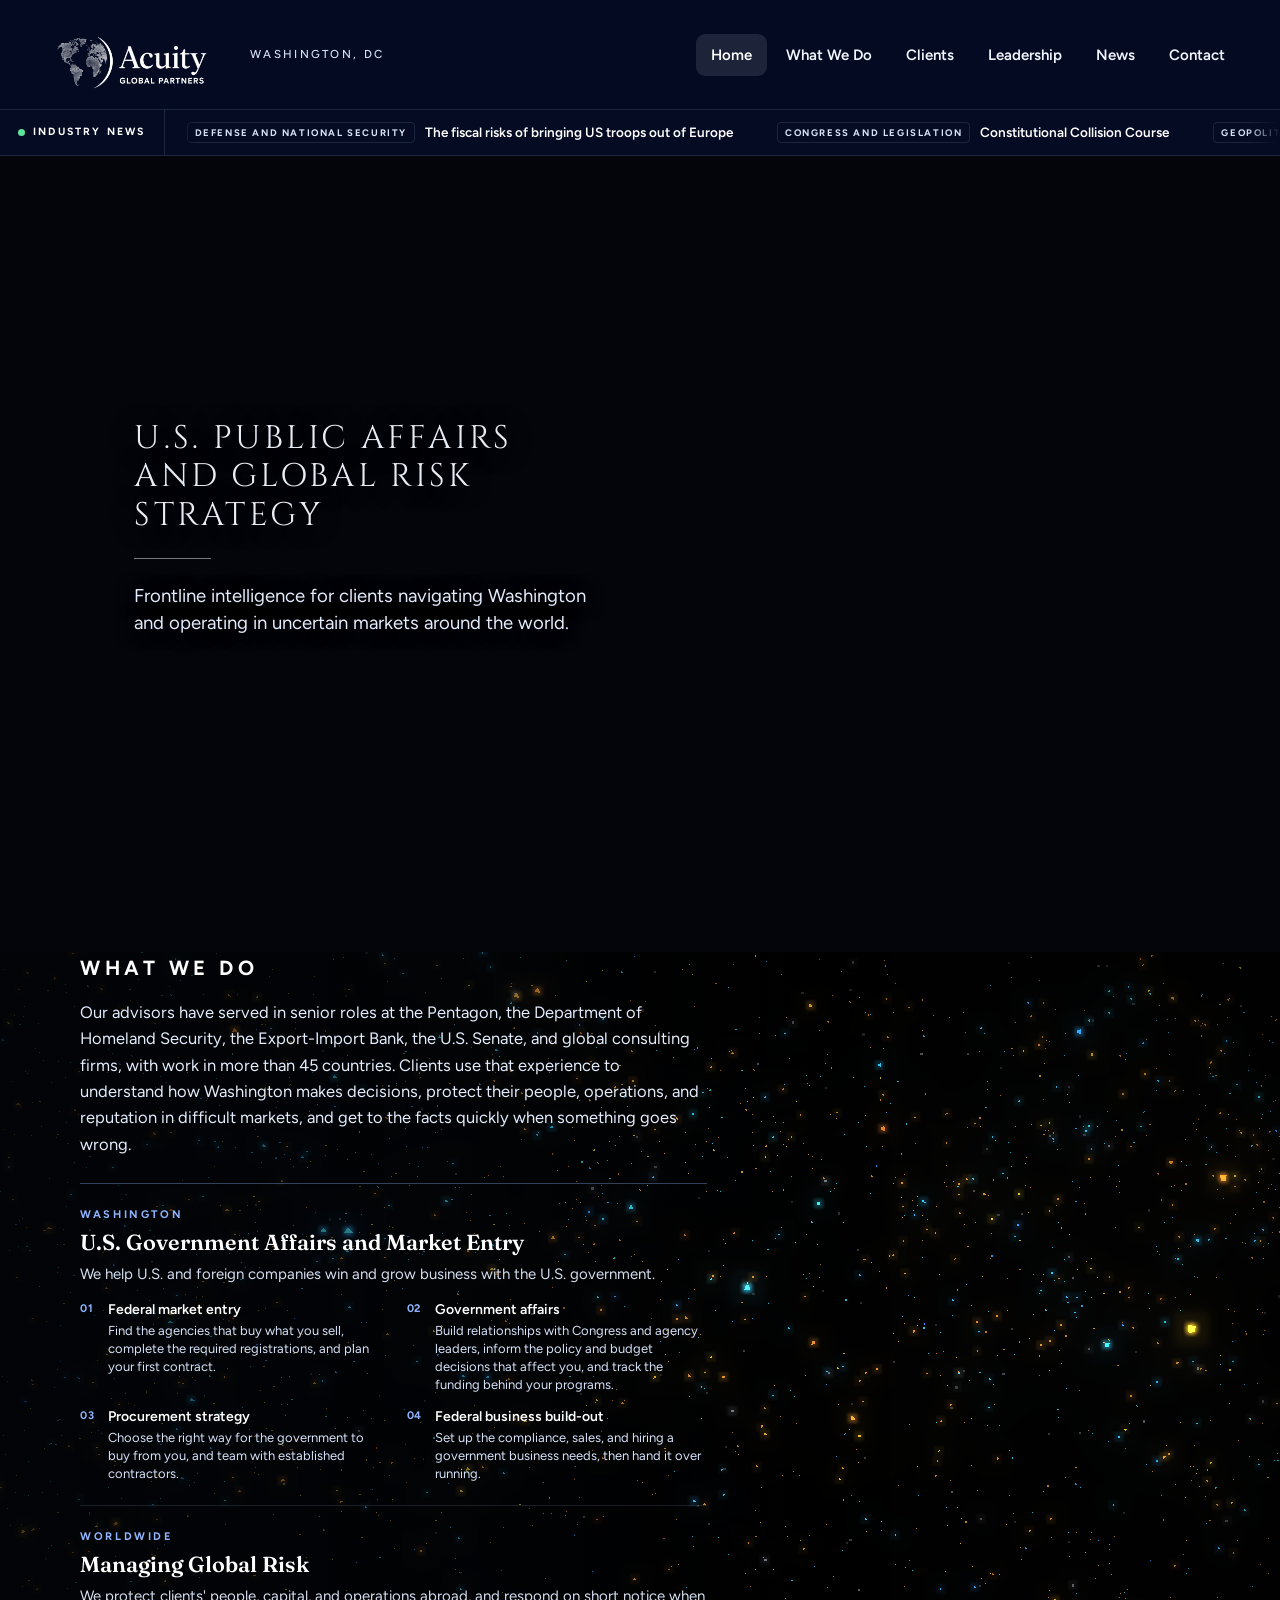
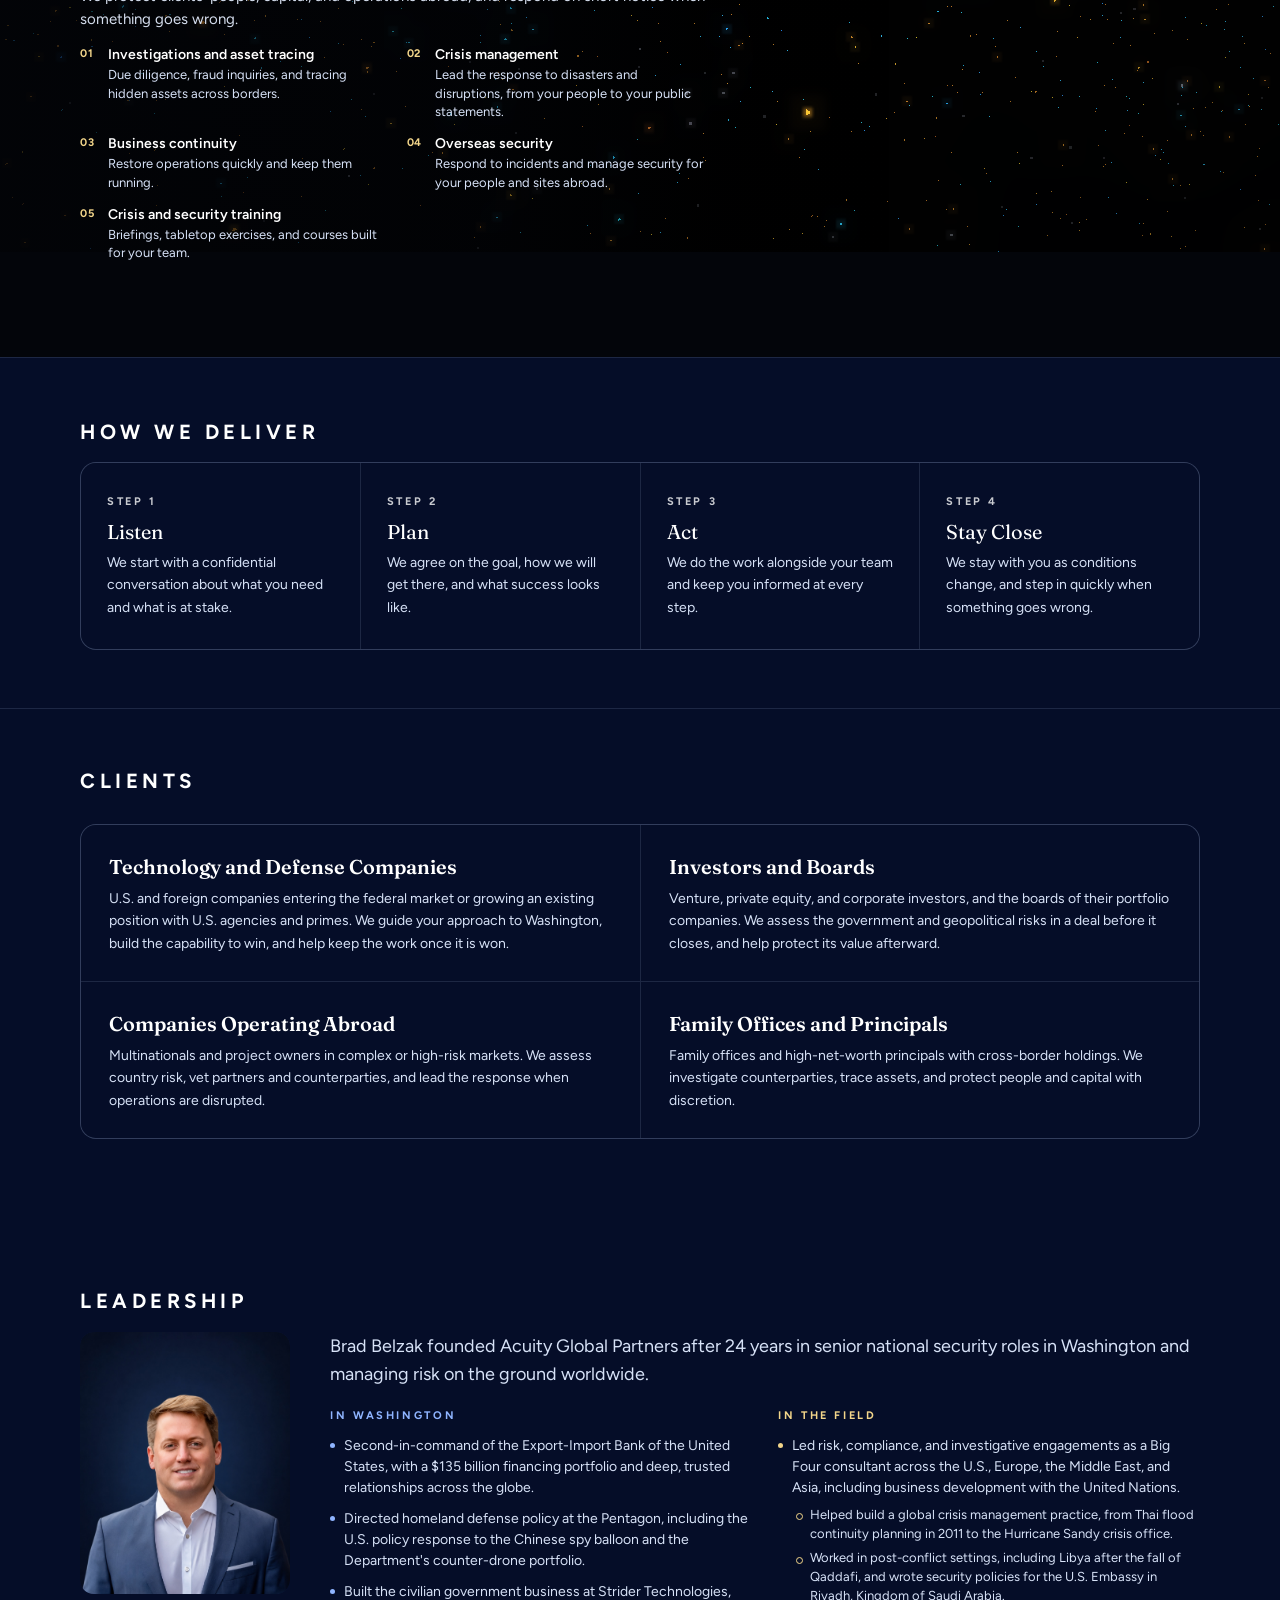
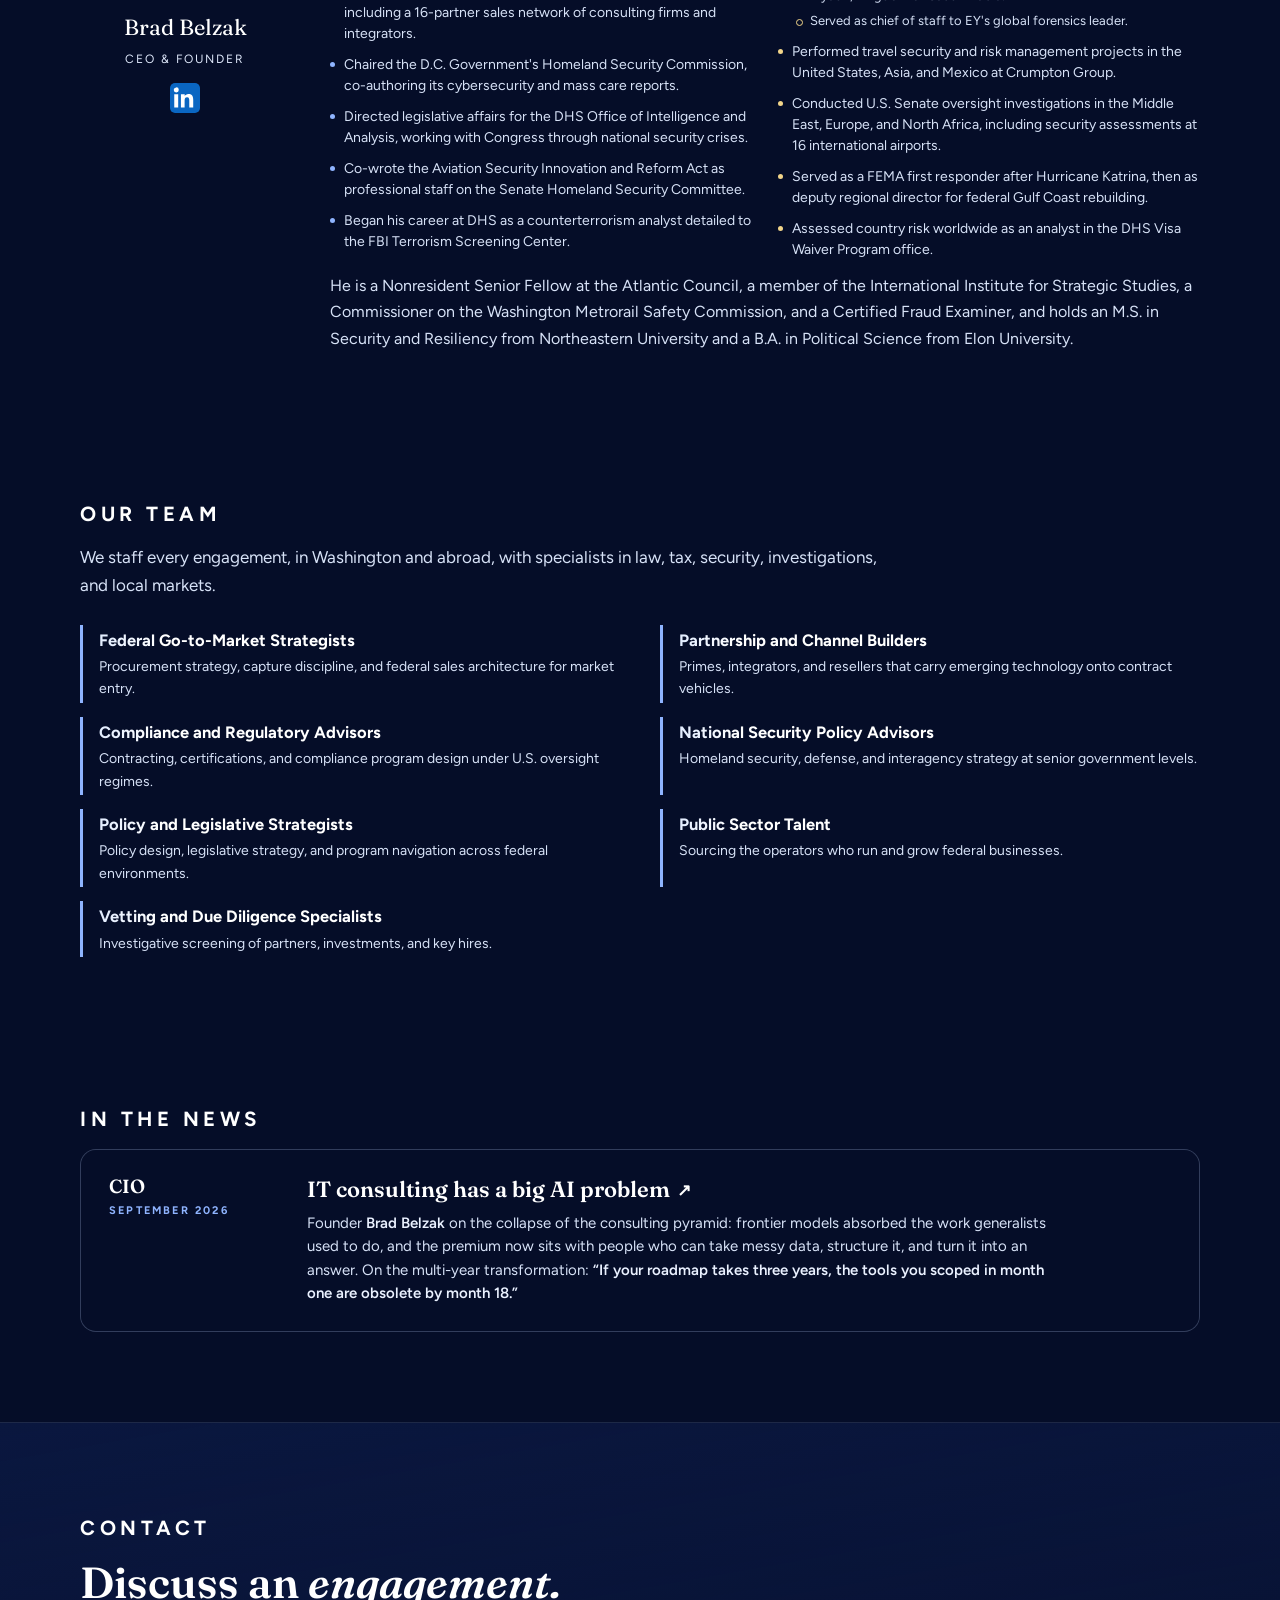
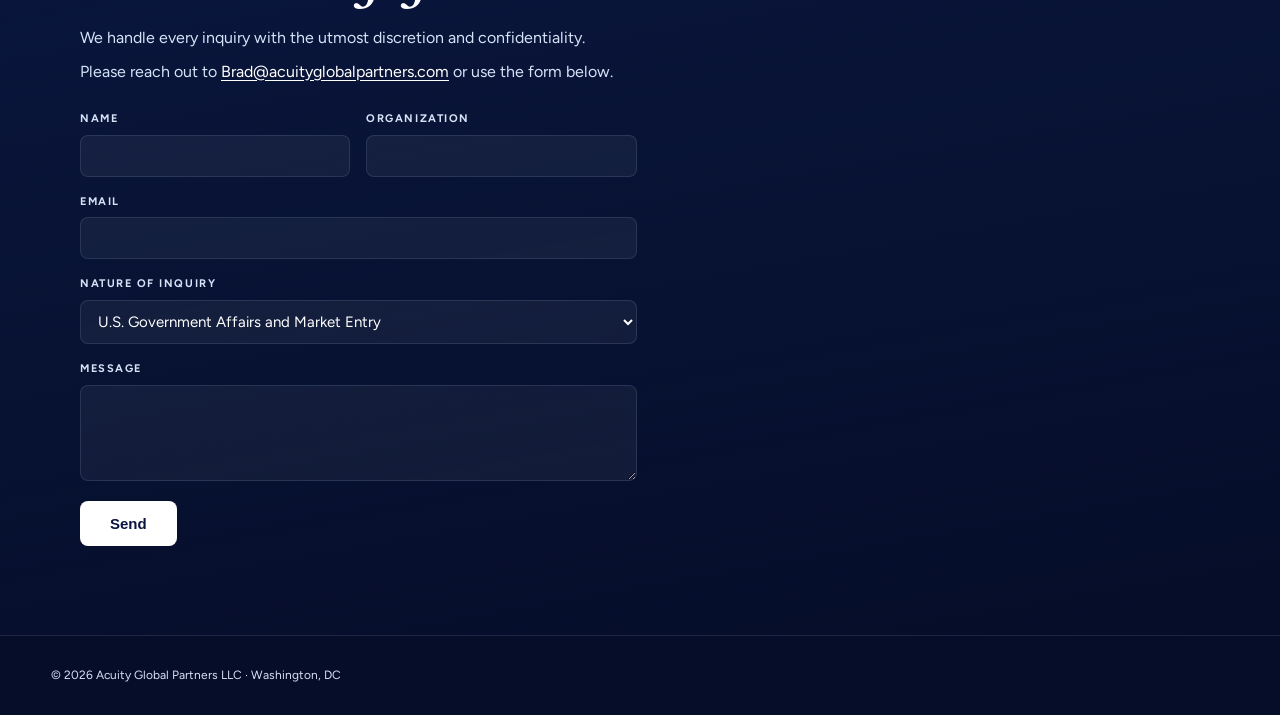
==== index.html @ 0358d84b "site: host hero video locally" ====
<!DOCTYPE html>
<html lang="en">
<head>
<meta charset="utf-8">
<meta name="viewport" content="width=device-width, initial-scale=1">
<title>Acuity Global Partners | U.S. Public Affairs and Global Risk Strategy</title>
<meta name="description" content="Acuity Global Partners helps U.S. and foreign companies win business with the U.S. government and protects that business from fraud, disruption, and geopolitical risk. Government affairs and market entry in Washington; investigations, crisis response, continuity, and security in the markets where clients operate. Led by founder Brad Belzak, Washington, DC.">
<meta name="keywords" content="government affairs, federal market entry, federal contracting, procurement strategy, global risk advisory, investigations, asset tracing, due diligence, crisis management, business continuity, overseas security, national security training, Washington DC advisory firm">
<meta name="author" content="Acuity Global Partners LLC">
<meta name="robots" content="index, follow, max-image-preview:large">
<meta name="theme-color" content="#050D28">
<link rel="canonical" href="https://acuityglobalpartners.com/">
<link rel="icon" href="data:image/svg+xml,%3Csvg xmlns='http://www.w3.org/2000/svg' viewBox='0 0 32 32'%3E%3Crect width='32' height='32' rx='6' fill='%23050D28'/%3E%3Ctext x='16' y='23' font-family='Georgia,serif' font-size='20' fill='white' text-anchor='middle'%3EA%3C/text%3E%3C/svg%3E">
<meta property="og:type" content="website">
<meta property="og:site_name" content="Acuity Global Partners LLC">
<meta property="og:title" content="Acuity Global Partners | U.S. Public Affairs and Global Risk Strategy">
<meta property="og:description" content="We help U.S. and foreign companies win business with the U.S. government and protect that business from fraud, disruption, and geopolitical risk.">
<meta property="og:url" content="https://acuityglobalpartners.com/">
<meta property="og:image" content="https://acuityglobalpartners.com/agp/assets/agp-logo-white.png">
<meta property="og:locale" content="en_US">
<meta name="twitter:card" content="summary_large_image">
<meta name="twitter:title" content="Acuity Global Partners | U.S. Public Affairs and Global Risk Strategy">
<meta name="twitter:description" content="We help U.S. and foreign companies win business with the U.S. government and protect that business from fraud, disruption, and geopolitical risk.">
<meta name="twitter:image" content="https://acuityglobalpartners.com/agp/assets/agp-logo-white.png">
<script type="application/ld+json">
{
  "@context": "https://schema.org",
  "@type": "ProfessionalService",
  "name": "Acuity Global Partners LLC",
  "alternateName": "AGP",
  "url": "https://acuityglobalpartners.com/",
  "logo": "https://acuityglobalpartners.com/agp/assets/agp-logo-white.png",
  "image": "https://acuityglobalpartners.com/agp/assets/agp-logo-white.png",
  "description": "Acuity Global Partners helps U.S. and foreign companies win business with the U.S. government and protects that business from fraud, disruption, and geopolitical risk.",
  "slogan": "U.S. Public Affairs and Global Risk Strategy",
  "email": "Brad@acuityglobalpartners.com",
  "founder": {
    "@type": "Person",
    "name": "Brad Belzak",
    "jobTitle": "Founder",
    "sameAs": "https://www.linkedin.com/in/bradbelzak/"
  },
  "address": {
    "@type": "PostalAddress",
    "addressLocality": "Washington",
    "addressRegion": "DC",
    "addressCountry": "US"
  },
  "areaServed": "Worldwide",
  "knowsAbout": [
    "U.S. government affairs",
    "Federal market entry",
    "U.S. federal contracting",
    "Investigations and asset tracing",
    "Crisis management and business continuity",
    "Security for overseas operations",
    "National security and crisis training"
  ]
}
</script>
<link rel="preconnect" href="https://fonts.googleapis.com">
<link rel="preconnect" href="https://fonts.gstatic.com" crossorigin>
<link href="https://fonts.googleapis.com/css2?family=Cinzel:wght@400&family=Fraunces:ital,opsz,wght@0,9..144,500;0,9..144,600;0,9..144,700;1,9..144,500&family=Figtree:wght@400;500;600;700&display=swap" rel="stylesheet">
<style>
:root{--bg:#050D28;--fg:#FFFFFF;--dim:#D7E2F7;--line:rgba(190,215,255,.13);--line2:rgba(255,255,255,.35);--sidebg:#040B22;--card:linear-gradient(170deg,#0A173F,transparent);--glow:rgba(255,255,255,.35)}
*{margin:0;padding:0;box-sizing:border-box}
html{scroll-behavior:smooth;overflow-x:clip}
body{font-family:'Figtree',sans-serif;background:var(--bg);color:var(--fg);line-height:1.6;overflow-x:clip}
h1,h2,h3{font-family:'Fraunces',Georgia,serif;font-weight:600;line-height:1.1}
a{color:var(--fg);text-decoration:none}

/* ===== Top navigation ===== */
.topbar{position:sticky;top:0;z-index:120;display:flex;align-items:center;justify-content:space-between;padding:12px 40px;background:rgba(4,11,34,.78);backdrop-filter:blur(12px);border-bottom:1px solid var(--line)}
.brand{display:inline-block;background:transparent;line-height:0}
.brand-logo{display:block;width:100%;max-width:184px}
.brand-group{display:flex;align-items:center;gap:26px}
.loc{font-size:11.5px;font-weight:500;letter-spacing:.2em;text-transform:uppercase;color:var(--dim);opacity:1;white-space:nowrap}
@media(max-width:700px){.brand-group{flex-direction:column;align-items:flex-start;gap:7px}.loc{padding-left:2px}}
.topbar nav{display:flex;align-items:center;gap:4px}
.topbar nav a{color:#F2F6FF;font-size:15px;font-weight:600;padding:9px 15px;border-radius:9px;transition:all .2s}
.topbar nav a:hover,.topbar nav a.active{color:#fff;background:rgba(255,255,255,.1)}
.navtoggle{display:none;background:none;border:none;cursor:pointer;padding:8px;margin:-8px}
.navtoggle span{display:block;width:25px;height:2px;background:#fff;margin:6px 0;transition:transform .25s,opacity .25s}
.navtoggle.x span:nth-child(1){transform:translateY(8px) rotate(45deg)}
.navtoggle.x span:nth-child(2){opacity:0}
.navtoggle.x span:nth-child(3){transform:translateY(-8px) rotate(-45deg)}
@media(max-width:900px){
  .topbar{padding:12px 18px}
  .navtoggle{display:block}
  .topbar nav{position:absolute;top:100%;left:0;right:0;flex-direction:column;align-items:stretch;gap:2px;background:rgba(4,11,34,.98);backdrop-filter:blur(12px);border-bottom:1px solid var(--line);padding:10px 14px 16px;display:none}
  .topbar nav.open{display:flex}
  .topbar nav a{font-size:17px;padding:13px 12px}
}

section{padding:82px 60px}
#services{padding-top:52px}
.wrap{max-width:1120px;margin:0 auto}
.label{font-size:clamp(19px,1.6vw,23px);font-weight:700;letter-spacing:.22em;text-transform:uppercase;color:var(--fg);opacity:1;margin-bottom:14px}
h2.t{font-size:clamp(30px,3.4vw,46px);margin-bottom:18px}
h2.t em,.hero h1 em{font-style:italic}
.dimp{color:var(--dim)}
.rv{opacity:0;transform:translateY(50px);transition:opacity .75s,transform .75s cubic-bezier(.16,1,.3,1)}
.rv.go{opacity:1;transform:none}
@media(max-width:900px){section{padding:56px 22px}}

.col .k,.special .k{font-size:11px;font-weight:700;letter-spacing:.24em;text-transform:uppercase;color:var(--fg);opacity:.85}
.contact{background:var(--card);border-top:1px solid var(--line)}
/* Last section: tall enough that the arrow can bring its top to the top of
   the screen instead of stalling at the page end */
#contact{min-height:calc(100svh - var(--agp-stuck,110px));box-sizing:border-box}
footer{padding:26px 60px;border-top:1px solid var(--line);color:var(--dim);font-size:12px}

/* ===== Hero (single) ===== */
.hero{position:relative;min-height:100vh;display:flex;align-items:center;justify-content:flex-start;overflow:hidden}
.hero video.bg{position:absolute;inset:0;width:100%;height:100%;object-fit:cover;filter:brightness(1.03)}
.hero .tint{position:absolute;inset:0;background:linear-gradient(95deg,rgba(4,10,32,.9) 0%,rgba(5,13,40,.62) 46%,rgba(5,13,40,.32) 100%)}
.htitle{position:relative;z-index:3;text-align:left;padding:clamp(14px,2.4vh,34px) 6.5vw;max-width:1180px}
.htitle .gpsa{font-size:clamp(15px,1.75vw,21px);font-weight:700;letter-spacing:.3em;text-transform:uppercase;color:#fff;opacity:.94;margin:0 0 clamp(16px,1.9vw,30px);text-shadow:0 2px 22px rgba(0,0,0,.6)}
.htitle h1{font-size:clamp(36px,5.1vw,70px);color:#fff;text-shadow:0 4px 30px rgba(0,0,0,.6);max-width:17ch;margin:0;line-height:1.03;letter-spacing:-.012em}
.htitle .hsub{font-size:clamp(14px,1.35vw,17.5px);color:#E4ECFB;margin:22px 0 0;max-width:560px;line-height:1.5;text-shadow:0 2px 20px rgba(0,0,0,.6)}
/* Scroll cues: two bare chevrons that float at the screen edges. Up sits
   just under the news ticker and goes to the previous section (hidden on
   the hero); down sits at the bottom and goes to the next (hidden at
   Contact). Kept dim so they guide without pulling the eye off the copy. */
/* The floating arrows are retired; the header links land each section the
   same way. The elements stay in the markup only so the landing logic
   (which shares their code) keeps running. */
.scroll-cue{display:none!important}
.scroll-cue{position:fixed;left:50%;transform:translateX(-50%);z-index:115;display:grid;place-items:center;width:56px;height:46px;color:#fff;opacity:0;filter:drop-shadow(0 2px 8px rgba(0,0,0,.7));animation:cue-in .9s ease-out .9s forwards;transition:opacity .3s,color .2s}
.scroll-cue--down{bottom:clamp(12px,2.5vh,24px)}
.scroll-cue--up{top:calc(var(--agp-stuck,110px) + 8px)}
.scroll-cue--down svg{animation:cue-bob 2.4s ease-in-out 1.8s infinite}
.scroll-cue:hover{opacity:1!important;color:#fff}
.scroll-cue--down:hover svg{animation-play-state:paused;transform:translateY(3px)}
.scroll-cue--up:hover svg{transform:translateY(-3px)}
.scroll-cue.gone{opacity:0!important;pointer-events:none}
@keyframes cue-in{to{opacity:.85}}
@keyframes cue-bob{0%,100%{transform:translateY(0)}50%{transform:translateY(6px)}}
@media(prefers-reduced-motion:reduce){.scroll-cue{animation:none;opacity:.85}.scroll-cue--down svg{animation:none}}
/* Arrow stops: clear the sticky chrome, and give each stop enough height that
   landing on it shows the block rather than just its heading. */
#federal,#build,#global{scroll-margin-top:calc(var(--agp-stuck,110px) + 14px)}
/* full sections carry 82px of top padding, so pull the anchor up by it and the
   heading lands just under the header instead of a screen of empty space */
#services,#deliver,#who,#about,#team,#press,#contact{scroll-margin-top:calc(var(--agp-stuck,110px) + 14px - 82px)}
@media(max-width:900px){#services,#deliver,#who,#about,#team,#press,#contact{scroll-margin-top:calc(var(--agp-stuck,110px) + 10px - 56px)}}
#build{padding-bottom:8px}

@media(max-width:900px){.deliver{min-height:0}}
@media(max-width:700px){.hero{min-height:88svh}.htitle{padding:20px 22px}.htitle .gpsa{margin:0 0 20px}.htitle h1{font-size:clamp(34px,9.2vw,50px);max-width:none}}

.svcbody{color:var(--dim);font-size:14.5px}
.ledex{color:var(--dim);max-width:760px;font-size:16.5px;margin-top:10px}

/* ===== Who We Serve / Clients ===== */
.serve{display:grid;grid-template-columns:repeat(2,1fr);gap:1px;margin-top:26px;background:var(--line);border:1px solid var(--line);border-radius:16px;overflow:hidden}
.serve div{background:var(--bg);padding:26px 28px}
.serve b{display:block;font-family:'Fraunces',Georgia,serif;font-weight:600;font-size:20px;margin-bottom:5px;color:var(--fg)}
.serve p{color:var(--dim);font-size:14px;margin:0}
@media(max-width:900px){.serve{grid-template-columns:1fr}}

/* ===== Leadership ===== */
.wa-lead{color:var(--dim);font-size:18px;line-height:1.6;max-width:880px}
.wa-narr{color:var(--dim);font-size:16px;line-height:1.65;max-width:880px;margin-top:13px}
.wa-narr b{color:var(--fg);font-weight:600}
.wa-top{display:grid;grid-template-columns:210px 1fr;gap:40px;align-items:start;margin-top:8px}
.portrait{max-width:210px;text-align:center}
.phimg{width:100%;aspect-ratio:4/5;object-fit:cover;object-position:center 18%;border-radius:14px;background:#0A173F;display:block}
.pname{font-family:'Fraunces',Georgia,serif;font-size:22px;color:#fff;margin-top:16px;text-align:center}
.ptitle{font-size:12px;letter-spacing:.16em;text-transform:uppercase;color:#DEE7FA;margin-top:5px;text-align:center}
.li-icon{display:inline-flex;margin-top:14px;border-radius:4px;overflow:hidden;transition:opacity .2s}
.li-icon:hover{opacity:.85}
@media(max-width:900px){.wa-top{grid-template-columns:1fr}.portrait{max-width:210px;margin:0 auto}}

/* ===== Expertise ===== */
.x-sec{position:relative;overflow:hidden;background:#03050a;min-height:100svh;display:flex;align-items:center;padding:72px 0}
.x-bg{position:absolute;inset:0;z-index:0}
.x-sticky{position:sticky;top:0;height:100svh;overflow:hidden}
.x-globe{position:absolute;inset:0;z-index:0}
.x-globe canvas{position:absolute;inset:0;display:block}
.x-tint{position:absolute;inset:0;z-index:1;pointer-events:none;background:linear-gradient(90deg,rgba(3,5,10,.7) 0%,rgba(3,5,10,.45) 38%,rgba(3,5,10,.05) 56%,rgba(3,5,10,0) 70%)}
.x-sec>.x-wrap{position:relative;z-index:2;width:100%}
.x-wrap .label,.x-wrap .x-lede,.x-wrap .vx-lede{max-width:min(600px,52%)}
.x-wrap .vx{max-width:min(600px,52%);background:rgba(8,19,56,.78);backdrop-filter:blur(6px);-webkit-backdrop-filter:blur(6px)}
.x-wrap .vx-halves{grid-template-columns:1fr}
.x-wrap .vx-half.l{border-right:0;border-bottom:1px solid var(--line);padding-right:26px;padding-bottom:118px;min-height:0}
.x-wrap .vx-half.r{padding-left:26px;padding-top:118px}
.x-wrap .vx-plate.l{right:0;bottom:50%}.x-wrap .vx-plate.r{left:0;top:50%}
.x-wrap .vx.in .vx-plate.l{transform:translateY(-101%)}.x-wrap .vx.in .vx-plate.r{transform:translateY(101%)}
.x-wrap .vx-seam{left:0;right:0;top:50%;bottom:auto;height:1px;width:auto;transform:scaleX(0);background:linear-gradient(90deg,transparent,rgba(255,255,255,.6),transparent)}
.x-wrap .vx.in .vx-seam{transform:scaleX(1)}
@media(max-width:760px){.x-sec>.x-wrap{box-sizing:border-box;padding-left:22px;padding-right:22px}}
@media(max-width:900px){.x-wrap .label,.x-wrap .x-lede,.x-wrap .vx-lede,.x-wrap .vx{max-width:none}.x-tint{background:linear-gradient(0deg,rgba(3,5,10,.85) 0%,rgba(3,5,10,.6) 50%,rgba(3,5,10,.2) 100%)}.x-sec{padding:48px 0}}
.x-lede{max-width:760px;margin:0 0 10px!important;color:var(--fg)}


.svc-detail{border-top:1px solid var(--line);margin-top:36px;padding-top:34px}
.svc-detail:first-of-type{border-top:0;margin-top:10px;padding-top:0}
.svc-detail .k{font-size:11px;font-weight:700;letter-spacing:.24em;text-transform:uppercase;color:var(--fg);opacity:.85;margin-bottom:8px}
.svc-detail h3{font-size:clamp(24px,2.6vw,38px);margin-bottom:10px}
.svc-detail .one{color:var(--fg);opacity:1;font-size:17.5px;max-width:840px;font-family:'Fraunces',Georgia,serif;font-style:italic}
.svc-grid{display:grid;grid-template-columns:1fr 1fr;gap:44px;margin-top:28px}
.svc-grid>div:first-child{order:2}.svc-grid>div:nth-child(2){order:1}
.svc-detail h4{font-family:'Figtree',sans-serif;font-size:12px;font-weight:700;letter-spacing:.2em;text-transform:uppercase;color:var(--fg);opacity:.82;margin:24px 0 12px}
.svc-detail h4:first-child{margin-top:0}
.sit blockquote{font-family:'Fraunces',Georgia,serif;font-style:italic;font-size:14.5px;line-height:1.5;color:var(--fg);opacity:1;padding:7px 0 7px 15px;border-left:2px solid var(--line2);margin:0 0 9px}
.svc-detail .body{color:var(--dim);font-size:14.5px}
@media(max-width:900px){.svc-grid{grid-template-columns:1fr}}

/* ===== How We Deliver (compact) ===== */
.deliver{padding:54px 60px;border-block:1px solid var(--line)}
.dphases{display:grid;grid-template-columns:repeat(4,1fr);gap:1px;margin-top:14px;background:var(--line);border:1px solid var(--line);border-radius:16px;overflow:hidden}
.dstep{background:var(--bg);padding:30px 26px}
.dstep .dnum{font-size:11px;font-weight:700;letter-spacing:.24em;text-transform:uppercase;color:var(--fg);opacity:.78}
.dstep .dname{font-family:'Fraunces',Georgia,serif;font-size:20px;color:var(--fg);margin:9px 0 9px;line-height:1.15}
.dstep .dliner{color:var(--dim);font-size:14px;margin:0}
@media(max-width:900px){.deliver{padding:56px 22px}.dphases{grid-template-columns:1fr}}

/* ===== Contact ===== */
.mail-icon{display:inline-flex;color:#fff;transition:color .2s}
.mail-icon:hover{color:#9FB2D8}
.mail-text{font-family:'Fraunces',Georgia,serif;font-size:19px;color:#fff;border-bottom:1px solid var(--line2);padding-bottom:2px;transition:border-color .2s,opacity .2s}
.mail-text:hover{border-color:#fff;opacity:.9}
/* Contact: copy and form left, the materials photo right. The photo's own
   background matches --bg so it sits flush, no border. */
.contact .wrap{display:grid;grid-template-columns:minmax(0,1fr) minmax(0,.92fr);gap:clamp(26px,4vw,58px);align-items:center}
.contact-col,.contact-shot{min-width:0}
.contact-shot img{display:block;width:100%;height:auto;border-radius:14px;mix-blend-mode:lighten}
@media(max-width:900px){.contact .wrap{grid-template-columns:1fr;gap:30px}}
}

/* ===== Modal ===== */
.modal{position:fixed;inset:0;z-index:300;display:none}
.modal.open{display:block}
.modal-backdrop{position:absolute;inset:0;background:rgba(3,8,26,.72);backdrop-filter:blur(5px)}
.modal-card{position:absolute;top:50%;left:50%;transform:translate(-50%,-50%);width:min(580px,92vw);max-height:92vh;overflow:auto;background:#0A173F;border:1px solid var(--line);border-radius:16px;padding:42px 44px}
.modal-x{position:absolute;top:14px;right:18px;background:none;border:none;color:var(--dim);font-size:28px;cursor:pointer;line-height:1}
.modal-x:hover{color:#fff}
.modal-h{font-family:'Fraunces',Georgia,serif;font-size:30px;color:#fff;margin:6px 0 8px}
.modal-sub{color:var(--dim);font-size:14px;margin-bottom:24px;max-width:440px}
#contactForm label{display:block;font-size:11px;font-weight:700;letter-spacing:.14em;text-transform:uppercase;color:var(--dim);margin-bottom:16px}
#contactForm input,#contactForm select,#contactForm textarea{display:block;width:100%;margin-top:7px;background:rgba(255,255,255,.05);border:1px solid var(--line);border-radius:8px;padding:11px 13px;color:#fff;font-family:'Figtree',sans-serif;font-size:15px;text-transform:none;letter-spacing:0}
#contactForm input:focus,#contactForm select:focus,#contactForm textarea:focus{outline:none;border-color:rgba(255,255,255,.55)}
#contactForm select option{color:#0A1440}
.f-row{display:grid;grid-template-columns:1fr 1fr;gap:16px}
.modal-send{background:#fff;color:#0A1440;border:none;border-radius:8px;padding:14px 30px;font-weight:700;font-size:15px;cursor:pointer;margin-top:4px;transition:opacity .2s}
.modal-send:hover{opacity:.9}
.modal-note{font-size:12px;color:var(--dim);margin-top:14px}
@media(max-width:600px){.f-row{grid-template-columns:1fr}.modal-card{padding:28px 22px}}

/* ===== Expertise: 1-2-3 steps, sub-section, What We Build ===== */
.steps{display:grid;gap:8px;margin:16px 0 4px}
.step{display:grid;grid-template-columns:34px 1fr;column-gap:12px;align-items:start;background:rgba(255,255,255,.035);border:1px solid var(--line);border-radius:10px;padding:13px 16px 13px 14px}
.step .sn{font-family:'Fraunces',Georgia,serif;font-size:24px;font-weight:600;color:#8FB4FF;line-height:1;grid-row:1/3;padding-top:1px}
.step b{display:block;font-size:14.5px;color:var(--fg);margin-bottom:3px}
.step span{display:block;font-size:13px;line-height:1.5;color:var(--dim)}
.build{margin-top:38px;padding-top:32px;border-top:1px solid var(--line)}
.build .label{margin-bottom:6px}
.build .ledex{margin:0 0 18px;font-size:15.5px}
.bgrid{display:grid;grid-template-columns:repeat(3,1fr);gap:1px;margin-top:18px;background:var(--line);border:1px solid var(--line);border-radius:16px;overflow:hidden}
.bcell{background:var(--bg);padding:18px 18px;display:grid;grid-template-columns:34px 1fr;gap:11px;align-items:start}
.bcell .bn{font-family:'Fraunces',Georgia,serif;font-size:20px;font-weight:600;color:#8FB4FF;line-height:1.1}
.bcell b{display:block;font-family:'Fraunces',Georgia,serif;font-weight:600;font-size:17px;color:var(--fg);margin-bottom:5px;line-height:1.15}
.bcell p{color:var(--dim);font-size:13.5px;line-height:1.45;margin:0}
.bcell--wide{grid-column:1 / -1}
@media(max-width:1000px){.bgrid{grid-template-columns:repeat(2,1fr)}}
@media(max-width:640px){.bgrid{grid-template-columns:1fr}}
/* ===== What We Build: the layered build loop ===== */
/* The clip sits in its own box on the left, cropped to 4:3 from the left edge
   so the building fills the frame; the captions stand beside it in their own
   column, starting at the top, so the number and heading are readable without
   the video filling the screen. */
.wb{position:relative;display:block}
.wbl{max-width:600px;margin:0 auto;text-align:center}
.wb video{display:block;width:100%;aspect-ratio:16/9;object-fit:cover;object-position:center center;border-radius:16px;border:1px solid var(--line);background:#000;transform:translateZ(0);backface-visibility:hidden}
.wbcaps{position:relative;display:grid;align-content:start;align-items:start;padding:2px 0 0;pointer-events:none;min-height:0}
.wbcap{grid-area:1 / 1;align-self:start;opacity:0;transform:translateY(10px);transition:opacity .5s ease,transform .6s cubic-bezier(.16,1,.3,1)}
.wbcap.on{opacity:1;transform:none}
.wbcap .n{font-family:'Fraunces',Georgia,serif;font-size:clamp(30px,3.6vw,48px);font-weight:600;color:#8FB4FF;line-height:1;letter-spacing:-.02em;margin:0}
.wbcap .n.all{color:#5BE49B}
.wbcap h4{font-family:'Fraunces',Georgia,serif;font-size:clamp(19px,2.1vw,26px);font-weight:600;line-height:1.1;margin:8px 0 6px;color:#fff}
.wbcap>p{color:#EAF1FF;font-size:clamp(14px,1.25vw,15.5px);line-height:1.5;max-width:38ch;margin:0}
.wbcap ul{list-style:none;margin:10px 0 0;padding:0;display:grid;gap:6px}
.wbcap li{position:relative;padding-left:13px;font-size:clamp(12.5px,1.05vw,14px);line-height:1.45;color:#D7E2F7}
.wbcap li::before{content:"";position:absolute;left:0;top:.55em;width:5px;height:5px;border-radius:50%;background:#8FB4FF}
.wbcap li b{color:#fff;font-weight:600}
/* Replay: a quiet outlined control under the captions. */
.wbreplay{display:inline-flex;margin:12px auto 0;pointer-events:auto;display:inline-flex;align-items:center;gap:8px;font:inherit;font-size:11.5px;font-weight:700;letter-spacing:.18em;text-transform:uppercase;color:#EAF1FF;background:rgba(255,255,255,.03);border:1px solid rgba(255,255,255,.32);border-radius:999px;padding:9px 16px 9px 13px;cursor:pointer;transition:border-color .25s,background .25s,color .25s}
.wbreplay svg{width:14px;height:14px;transition:transform .6s cubic-bezier(.2,.8,.2,1)}
.wbreplay:hover{border-color:#fff;background:rgba(255,255,255,.08)}
.wbreplay:hover svg{transform:rotate(-360deg)}
.wbreplay:focus-visible{outline:2px solid #8FB4FF;outline-offset:3px}
.build.finished .wbreplay{border-color:rgba(91,228,155,.6);color:#B9FFDD}
.build.finished .wbreplay:hover{border-color:#5BE49B}
.wbcap .s{display:block;margin-top:8px;font-size:11px;letter-spacing:.2em;text-transform:uppercase;color:#8FB4FF}
.wbtrack{display:none!important;position:relative;height:32px;margin-top:14px;cursor:ew-resize;touch-action:none;overflow:hidden}
.wbrail{margin-top:18px}
.wbtrack .bar{position:absolute;left:0;right:0;top:14px;height:3px;border-radius:2px;background:var(--line)}
.wbtrack .fill{position:absolute;left:0;top:14px;height:3px;border-radius:2px;background:#8FB4FF;width:0;transition:background .4s}
.wbtrack.done .fill{background:#5BE49B}
.wbtrack .mk{position:absolute;top:8px;width:15px;height:15px;margin-left:-7.5px;border-radius:50%;border:2px solid rgba(255,255,255,.34);background:var(--bg);transition:border-color .3s,background .3s,transform .2s}
.wbtrack .mk.on{border-color:#8FB4FF;background:#8FB4FF;transform:scale(1.15)}
.wbtrack .mk.done{border-color:#5BE49B;background:#5BE49B}
.wbtrack .head{position:absolute;top:6px;width:19px;height:19px;margin-left:-9.5px;border-radius:50%;background:#fff;border:3px solid #8FB4FF;box-shadow:0 4px 14px rgba(0,0,0,.55);pointer-events:none;transition:border-color .4s}
.wbtrack.done .head{border-color:#5BE49B}
.wbrail{display:grid;grid-template-columns:repeat(6,1fr);gap:6px;margin-top:6px}
.wbrail button{font:inherit;text-align:left;background:none;cursor:pointer;border:0;border-top:2px solid var(--line);padding:7px 4px 4px 0;font-size:10.5px;letter-spacing:.08em;text-transform:uppercase;color:var(--dim);transition:border-color .35s,color .35s}
.wbrail button b{display:block;font-size:11.5px;color:var(--dim);letter-spacing:.04em;text-transform:none;font-weight:600;transition:color .35s}
.wbrail button:hover{color:#fff}.wbrail button:hover b{color:#fff}
.wbrail button.on{border-top-color:#8FB4FF}.wbrail button.on b{color:#fff}
.wbrail button.done{border-top-color:#5BE49B}
.wbrail button.pinned{border-top-color:#fff}.wbrail button.pinned b{color:#fff}
.wbhint{margin:12px 0 0;font-size:12.5px;color:var(--dim)}
.wbnote{margin:16px 0 0;font-size:14px;line-height:1.5;color:var(--dim);text-align:center}
.wbnote b{color:#fff;font-weight:600}
/* Green is the finish line, not a progress colour. Until the building turns
   green in the footage everything on the page stays blue; at that moment the
   number, the heading, the track and the phase rail all cross over together,
   on the same 1.1s ramp the clip uses. */
.wbcap .n.all{color:#8FB4FF;transition:color 1.1s ease}
.build.finished .wbcap .n.all{color:#5BE49B}
.wbcap h4{transition:color 1.1s ease}
.build.finished .wbcap.on h4{color:#5BE49B}
.wbtrack .fill,.wbtrack .head{transition:background 1.1s ease,border-color 1.1s ease}
.wbrail button,.wbrail button b{transition:border-color 1.1s ease,color .35s}
/* The six phases sit under the clip as a static list, always visible. */
.build.novideo .wb{display:none}
@media(prefers-reduced-motion:reduce){ .wb{display:none} }
@media(max-width:760px){
  /* Phone: the clip on top, kept short enough that the caption starts on the
     same screen; the captions under it at full reading size. */
  .wb video{border-radius:12px}
  .wbcaps{position:static;width:auto;min-width:0;padding:14px 0 0;display:block;min-height:330px}
  .wbcap{display:none;transform:none;grid-template-columns:auto 1fr;column-gap:12px;align-items:baseline}
  .wbcap.on{display:grid}
  .wbcap .n{font-size:34px;grid-column:1;grid-row:1}
  .wbcap h4{font-size:21px;margin:0;grid-column:2;grid-row:1}
  .wbcap>p:not(.n),.wbcap ul,.wbcap .s{grid-column:1 / -1}
  .wbcap>p{font-size:15.5px;line-height:1.5;max-width:none;color:#F2F7FF;margin-top:6px}
  .wbcap ul{gap:7px;margin-top:10px}
  .wbcap li{font-size:14.5px;line-height:1.45;padding-left:16px;color:#E4EDFF}
  .wbcap li::before{width:6px;height:6px;top:.6em}
  .wbcap .s{font-size:12px;margin-top:12px}
  .wbreplay{margin-top:16px;font-size:12px}
  .wbrail{grid-template-columns:1fr 1fr;gap:8px}
  .wbrail button{font-size:11px}
  .wbrail button b{font-size:13px}
  .wbhint{font-size:13.5px}
  .wbnote{font-size:15px}
  .wbtrack{height:40px}
  .wbtrack .mk{width:18px;height:18px;margin-left:-9px;top:7px}
  .wbtrack .head{width:22px;height:22px;margin-left:-11px;top:5px}
}

/* ===== Expertise: two verticals on a parting plate, Your Business on the seam ===== */
.vx-lede{margin:6px 0 20px!important}
.vx-lede b{color:#fff;font-weight:600}
.vx{position:relative;border-radius:14px;overflow:hidden;border:1px solid var(--line);background:#081338}
.vx-halves{display:grid;grid-template-columns:1fr 1fr}
.vx-half{padding:26px 26px 24px;position:relative}
.vx-half.l{border-right:1px solid var(--line);padding-right:150px;min-height:300px}
.vx-half.r{padding-left:150px}
.vx-half>*{opacity:0;transform:translateY(6px);transition:opacity .5s ease,transform .5s ease}
.vx.in .vx-half>*{opacity:1;transform:none}
.vx.in .vx-half.l>*{transition-delay:.55s}
.vx.in .vx-half.r>*{transition-delay:.75s}
.vx-half .k{font-size:11px;font-weight:700;letter-spacing:.24em;text-transform:uppercase;color:#8FB4FF;margin-bottom:8px}
.vx-half.r .k{color:#8FB4FF}
.vx-half h3{font-size:clamp(20px,2.2vw,27px);line-height:1.12;margin:0 0 8px}
.vx-p{color:#EAF1FF;font-size:15.5px;line-height:1.5}
.vx-h{font-size:10.5px;font-weight:700;letter-spacing:.2em;text-transform:uppercase;color:#8E9FC4;margin:14px 0 6px}
.vx-l{list-style:none;margin:0;padding:0;display:grid;gap:6px}
.vx-l li{position:relative;padding-left:15px;font-size:14px;line-height:1.45;color:var(--dim)}
.vx-l li b{color:var(--fg);font-weight:600}
.vx-svc{margin-top:4px}
.vx-svc li{font-size:13.5px;line-height:1.5}
.vx-l li::before{content:"";position:absolute;left:0;top:.56em;width:5px;height:5px;border-radius:50%;background:#8FB4FF}
.vx-half.r .vx-l li::before{background:#8FB4FF}
.vx-close{margin-top:12px;font-size:14px;color:#fff;font-weight:600}
.vx-plate{position:absolute;inset:0;background:linear-gradient(180deg,#0B1A48,#071235);z-index:3;transition:transform 1.4s cubic-bezier(.7,0,.2,1)}
.vx-plate.l{right:50%}.vx-plate.r{left:50%}
.vx.in .vx-plate.l{transform:translateX(-101%)}.vx.in .vx-plate.r{transform:translateX(101%)}
.vx-seam{position:absolute;left:50%;top:0;bottom:0;width:1px;background:linear-gradient(180deg,transparent,rgba(255,255,255,.6),transparent);z-index:4;transform:scaleY(0);transition:transform .45s ease}
.vx.in .vx-seam{transform:scaleY(1)}
.vx-hub{position:absolute;left:50%;top:50%;transform:translate(-50%,-50%);z-index:6;text-align:center;width:210px}
.vx-stack{width:120px;height:120px;margin:0 auto 10px;display:block;overflow:visible;filter:drop-shadow(0 10px 22px rgba(0,0,0,.6));transition:filter 1.1s ease 7.0s}
.vx.in .vx-stack{filter:drop-shadow(0 10px 22px rgba(0,0,0,.6)) drop-shadow(0 0 18px rgba(143,180,255,.55))}
.vx-name{font-family:'Fraunces',Georgia,serif;font-size:16px;font-weight:600;line-height:1.1;white-space:nowrap;background:var(--bg);display:inline-block;padding:7px 13px;border-radius:99px;border:1px solid rgba(255,255,255,.3);opacity:0;transform:translateY(4px);transition:opacity .6s ease 6.75s,transform .6s ease 6.75s,border-color .8s ease 7.0s,color .8s ease 7.0s}
.vx-name small{display:block;font-family:'Figtree',sans-serif;font-size:9.5px;letter-spacing:.16em;text-transform:uppercase;color:#8FB4FF;font-weight:700;margin-top:2px;white-space:nowrap;transition:color .8s ease 7.0s}
.vx.in .vx-name{opacity:1;transform:none;border-color:#fff;background:#fff;color:#071235;box-shadow:0 0 0 4px rgba(143,180,255,.22),0 10px 28px rgba(0,0,0,.45)}
.vx.in .vx-name small{color:#2F5BD6}
.vx-name{transition:opacity .6s ease 6.75s,transform .6s ease 6.75s,border-color .8s ease 7.0s,color .8s ease 7.0s,background .8s ease 7.0s,box-shadow .8s ease 7.0s}
.vx-lyr{opacity:0;transform:translateY(-34px);transition:opacity .55s ease,transform .8s cubic-bezier(.2,.9,.3,1.15)}
.vx.in .vx-lyr{opacity:1;transform:none}
.vx.in .vx-lyr.l1{transition-delay:1.30s}.vx.in .vx-lyr.l2{transition-delay:2.20s}.vx.in .vx-lyr.l3{transition-delay:3.10s}
.vx.in .vx-lyr.l4{transition-delay:4.00s}.vx.in .vx-lyr.l5{transition-delay:4.90s}.vx.in .vx-lyr.roof{transition-delay:5.90s}
.vx-lyr path{transition:fill 1s ease 6.95s}
.vx-lyr .top{fill:#3D5C9E}.vx-lyr .lf{fill:#1E3363}.vx-lyr .rt{fill:#2A4685}
.vx.in .vx-lyr .top{fill:#A9C6FF}.vx.in .vx-lyr .lf{fill:#2F5BD6}.vx.in .vx-lyr .rt{fill:#4A7BFF}
.vx-lyr.roof .top{fill:#D8E4FA}.vx.in .vx-lyr.roof .top{fill:#FFFFFF}
.vx-glow{opacity:0;transition:opacity 1.1s ease 7.05s}
.vx.in .vx-glow{opacity:1}
.vx-lyr .win{fill:#BFD6FF;fill-opacity:.55;transition:fill 1s ease 6.95s,fill-opacity 1s ease 6.95s}
.vx.in .vx-lyr .win{fill:#FFFFFF;fill-opacity:1}
/* the finished stack lifts and settles once, so the moment reads */
@keyframes vx-pop{0%{transform:scale(1)}45%{transform:scale(1.08)}100%{transform:scale(1)}}
.vx.in .vx-stack{animation:vx-pop .9s cubic-bezier(.2,.9,.3,1.2) 7.0s both;transform-origin:50% 85%}
@media(prefers-reduced-motion:reduce){.vx *{animation:none!important;transition:none!important;opacity:1!important;transform:none!important}.vx .vx-plate{display:none}}
@media(max-width:760px){
  .vx-halves{grid-template-columns:1fr}
  .vx-half.l{border-right:0;border-bottom:1px solid var(--line);padding-right:26px;padding-bottom:118px;min-height:0}
  .vx-half.r{padding-left:26px;padding-top:118px}
  .vx-plate.l{right:0;bottom:50%}.vx-plate.r{left:0;top:50%}
  .vx.in .vx-plate.l{transform:translateY(-101%)}.vx.in .vx-plate.r{transform:translateY(101%)}
  .vx-seam{left:0;right:0;top:50%;bottom:auto;height:1px;width:auto;transform:scaleX(0);background:linear-gradient(90deg,transparent,rgba(255,255,255,.6),transparent)}
  .vx.in .vx-seam{transform:scaleX(1)}
  .vx-p{font-size:16px}.vx-l li{font-size:15px}
}

/* ===== What We Do ===== */
.wwd{border-top:1px solid var(--line)}
.wwd-text--two{display:grid;grid-template-columns:1fr 1fr;gap:clamp(28px,4vw,64px)}
.wwd-text--two .wwd-block{border-top:0;padding-top:4px}
@media(max-width:820px){.wwd-text--two{grid-template-columns:1fr}.wwd-text--two .wwd-block+.wwd-block{border-top:1px solid var(--line);padding-top:26px}}
.wwd-grid{display:grid;grid-template-columns:minmax(0,1fr);gap:clamp(28px,4vw,64px);margin-top:28px;align-items:start}
.wwd-block{padding:26px 0 24px;border-top:1px solid var(--line)}
.wwd-block:first-child{border-top:0;padding-top:4px}
.wwd-block .k{font-size:11px;font-weight:700;letter-spacing:.24em;text-transform:uppercase;color:#8FB4FF;margin-bottom:8px}
.wwd-block h3{font-family:'Fraunces',Georgia,serif;font-size:clamp(20px,2.2vw,27px);line-height:1.12;margin:0 0 8px;font-weight:600}
.wwd-p{color:var(--dim);font-size:15.5px;line-height:1.55;max-width:560px;margin:0 0 16px}
.wwd-l{list-style:none;margin:0;padding:0;display:grid;gap:8px}
.wwd-l li{position:relative;padding-left:15px;font-size:14px;line-height:1.5;color:var(--dim)}
.wwd-l li b{color:var(--fg);font-weight:600}
.wwd-l li::before{content:"";position:absolute;left:0;top:.6em;width:5px;height:5px;border-radius:50%;background:#8FB4FF}
.wwd-note{margin:18px 0 0;padding-top:18px;border-top:1px solid var(--line);color:var(--dim);font-size:14px}
.wwd-note b{color:var(--fg);font-weight:600}
.wwd-anim{position:sticky;top:84px;border:1px solid var(--line);border-radius:16px;background:linear-gradient(170deg,#0A173F,#050D28 70%);padding:14px 14px 12px;overflow:hidden}
.wwd-stage{position:relative;width:100%;aspect-ratio:1/1.18}
.wwd-stage canvas{position:absolute;inset:0;width:100%;height:100%;display:block}
.wwd-ledger{position:absolute;inset:0;display:none;flex-direction:column;justify-content:center;gap:0;padding:6px 10px}
.wwd-ledger.on{display:flex}
.wwd-ledger .row{display:grid;grid-template-columns:18px 1fr auto;align-items:center;gap:10px;padding:7px 4px;border-bottom:1px solid rgba(190,215,255,.08);color:rgba(215,226,247,.42);font-size:13.5px;letter-spacing:.02em;transition:color .35s}
.wwd-ledger .row i{width:6px;height:6px;border-radius:50%;background:rgba(143,180,255,.25);justify-self:center;transition:background .35s,box-shadow .35s}
.wwd-ledger .row .tm{font-variant-numeric:tabular-nums;font-size:12px;letter-spacing:.08em;opacity:.8}
.wwd-ledger .row.seen{color:rgba(215,226,247,.7)}
.wwd-ledger .row.seen i{background:#F2D58A}
.wwd-ledger .row.on{color:#fff}
.wwd-ledger .row.on i{background:#F2D58A;box-shadow:0 0 0 5px rgba(242,213,138,.22)}
.wwd-ledger .row.dc.on i,.wwd-ledger .row.dc.seen i{background:#8FB4FF;box-shadow:0 0 0 5px rgba(143,180,255,.2)}
.wwd-ledger .row.dc{font-weight:600}
.wwd-cap{display:flex;justify-content:space-between;align-items:baseline;margin-top:10px;padding:0 4px;font-size:11.5px;letter-spacing:.2em;text-transform:uppercase;color:#8FB4FF;font-weight:700}
.wwd-cap #wwd-time{color:var(--dim);font-weight:500;letter-spacing:.12em;font-variant-numeric:tabular-nums}
.wwd-draft{display:flex;align-items:center;gap:6px;margin:-4px 0 8px;font-size:10px;letter-spacing:.18em;text-transform:uppercase;color:#F2D58A}
.wwd-draft span{margin-right:4px;opacity:.8}
.wwd-draft button{font:inherit;font-size:10px;letter-spacing:.14em;text-transform:uppercase;color:var(--dim);background:rgba(255,255,255,.04);border:1px solid rgba(255,255,255,.18);border-radius:999px;padding:4px 10px;cursor:pointer}
.wwd-draft button.on{color:#071235;background:#fff;border-color:#fff}
@media(max-width:1000px){.wwd-grid{grid-template-columns:minmax(0,1fr) 340px}}
@media(max-width:820px){.wwd-grid{grid-template-columns:1fr}.wwd-anim{position:relative;top:auto;order:-1;max-width:420px;margin:0 auto;width:100%}.wwd-stage{aspect-ratio:1/1.05}}

/* ===== What We Do: two verticals (static, instant) ===== */
.x-wrap .label,.x-wrap .wv-intro{max-width:min(620px,56%)}
.wv-intro{color:#E4ECFB;margin:0 0 26px!important}
.wv{max-width:min(660px,56%)}
.wv-k{font-size:11px;font-weight:700;letter-spacing:.24em;text-transform:uppercase;color:#8FB4FF;margin:0 0 6px}
.wv-t{font-family:'Fraunces',Georgia,serif;font-size:clamp(19px,1.7vw,24px);line-height:1.15;margin:0 0 8px;color:#fff;font-weight:600}
.wv-one{color:#D5DEEE;font-size:15px;line-height:1.5;margin:0 0 14px}
.wv-for{font-size:13px;line-height:1.5;color:var(--dim);margin:14px 0 0}
.wv-for b{font-size:10.5px;letter-spacing:.2em;text-transform:uppercase;color:#8FB4FF;margin-right:6px}
.wv li b{display:block;color:#fff;font-weight:600;font-size:14px}
.wv li span{display:block;color:var(--dim);font-size:13px;line-height:1.4}
/* A: side by side */
.wv-a{display:grid;grid-template-columns:1fr 1fr;gap:0;border-top:1px solid rgba(143,180,255,.35)}
.wv-a .wv-col{padding:22px 24px 4px 0}
.wv-a .wv-col+.wv-col{padding-left:24px;padding-right:0;border-left:1px solid var(--line)}
.wv-svc{list-style:none;margin:0;padding:0;display:grid;gap:11px}
.wv-svc li{padding-left:12px;border-left:2px solid #8FB4FF}
.wv-a .wv-col+.wv-col .wv-svc li{border-left-color:#F2D58A}
/* B: ledger rows */
.wv-row{padding:22px 0;border-top:1px solid var(--line)}
.wv-row:first-child{border-top:1px solid rgba(143,180,255,.35)}
.wv-grid{list-style:none;margin:0;padding:0;display:grid;grid-template-columns:1fr 1fr;gap:12px 26px;counter-reset:s}
.wv-grid li{counter-increment:s;position:relative;padding-left:28px}
.wv-grid li::before{content:counter(s,decimal-leading-zero);position:absolute;left:0;top:1px;font-size:11px;font-weight:700;letter-spacing:.08em;color:#8FB4FF}
.wv-row+.wv-row .wv-grid li::before{color:#F2D58A}
/* C: tabs */
.wv-tabs{display:grid;grid-template-columns:1fr 1fr;border-bottom:1px solid var(--line)}
.wv-tab{font:inherit;text-align:left;background:none;border:0;border-bottom:2px solid transparent;color:var(--dim);padding:12px 18px 14px 0;cursor:pointer;font-family:'Fraunces',Georgia,serif;font-size:clamp(16px,1.4vw,19px);font-weight:600;line-height:1.2;margin-bottom:-1px}
.wv-tab span{display:block;font-family:inherit;font-family:var(--sans,inherit);font-size:10.5px;font-weight:700;letter-spacing:.24em;text-transform:uppercase;color:#8FB4FF;margin-bottom:6px}
.wv-tab.on{color:#fff;border-bottom-color:#8FB4FF}
.wv-tab+.wv-tab.on{border-bottom-color:#F2D58A}
.wv-pane{display:none;padding-top:20px}.wv-pane.on{display:block}
.wv-num{list-style:none;margin:0;padding:0;display:grid;gap:12px;counter-reset:s}
.wv-num li{counter-increment:s;position:relative;padding-left:30px}
.wv-num li::before{content:counter(s);position:absolute;left:0;top:0;width:20px;height:20px;border-radius:50%;border:1px solid #8FB4FF;color:#8FB4FF;font-size:11px;font-weight:700;display:flex;align-items:center;justify-content:center}
@media(max-width:900px){.x-wrap .label,.x-wrap .wv-intro,.wv{max-width:none}}
@media(max-width:640px){.wv-a,.wv-grid{grid-template-columns:1fr}.wv-a .wv-col{padding-right:0}.wv-a .wv-col+.wv-col{padding-left:0;border-left:0;border-top:1px solid var(--line)}}
/* ===== What We Do: two verticals (static, instant) ===== */
.x-wrap .label,.x-wrap .wv-intro{max-width:min(620px,56%)}
.wv-intro{color:#E4ECFB;margin:0 0 26px!important}
.wv{max-width:min(660px,56%)}
.wv-k{font-size:11px;font-weight:700;letter-spacing:.24em;text-transform:uppercase;color:#8FB4FF;margin:0 0 6px}
.wv-t{font-family:'Fraunces',Georgia,serif;font-size:clamp(19px,1.7vw,24px);line-height:1.15;margin:0 0 8px;color:#fff;font-weight:600}
.wv-one{color:#D5DEEE;font-size:15px;line-height:1.5;margin:0 0 14px}
.wv-for{font-size:13px;line-height:1.5;color:var(--dim);margin:14px 0 0}
.wv-for b{font-size:10.5px;letter-spacing:.2em;text-transform:uppercase;color:#8FB4FF;margin-right:6px}
.wv li b{display:block;color:#fff;font-weight:600;font-size:14px}
.wv li span{display:block;color:var(--dim);font-size:13px;line-height:1.4}
/* A: side by side */
.wv-a{display:grid;grid-template-columns:1fr 1fr;gap:0;border-top:1px solid rgba(143,180,255,.35)}
.wv-a .wv-col{padding:22px 24px 4px 0}
.wv-a .wv-col+.wv-col{padding-left:24px;padding-right:0;border-left:1px solid var(--line)}
.wv-svc{list-style:none;margin:0;padding:0;display:grid;gap:11px}
.wv-svc li{padding-left:12px;border-left:2px solid #8FB4FF}
.wv-a .wv-col+.wv-col .wv-svc li{border-left-color:#F2D58A}
/* B: ledger rows */
.wv-row{padding:22px 0;border-top:1px solid var(--line)}
.wv-row:first-child{border-top:1px solid rgba(143,180,255,.35)}
.wv-grid{list-style:none;margin:0;padding:0;display:grid;grid-template-columns:1fr 1fr;gap:12px 26px;counter-reset:s}
.wv-grid li{counter-increment:s;position:relative;padding-left:28px}
.wv-grid li::before{content:counter(s,decimal-leading-zero);position:absolute;left:0;top:1px;font-size:11px;font-weight:700;letter-spacing:.08em;color:#8FB4FF}
.wv-row+.wv-row .wv-grid li::before{color:#F2D58A}
/* C: tabs */
.wv-tabs{display:grid;grid-template-columns:1fr 1fr;border-bottom:1px solid var(--line)}
.wv-tab{font:inherit;text-align:left;background:none;border:0;border-bottom:2px solid transparent;color:var(--dim);padding:12px 18px 14px 0;cursor:pointer;font-family:'Fraunces',Georgia,serif;font-size:clamp(16px,1.4vw,19px);font-weight:600;line-height:1.2;margin-bottom:-1px}
.wv-tab span{display:block;font-family:inherit;font-family:var(--sans,inherit);font-size:10.5px;font-weight:700;letter-spacing:.24em;text-transform:uppercase;color:#8FB4FF;margin-bottom:6px}
.wv-tab.on{color:#fff;border-bottom-color:#8FB4FF}
.wv-tab+.wv-tab.on{border-bottom-color:#F2D58A}
.wv-pane{display:none;padding-top:20px}.wv-pane.on{display:block}
.wv-num{list-style:none;margin:0;padding:0;display:grid;gap:12px;counter-reset:s}
.wv-num li{counter-increment:s;position:relative;padding-left:30px}
.wv-num li::before{content:counter(s);position:absolute;left:0;top:0;width:20px;height:20px;border-radius:50%;border:1px solid #8FB4FF;color:#8FB4FF;font-size:11px;font-weight:700;display:flex;align-items:center;justify-content:center}
@media(max-width:900px){.x-wrap .label,.x-wrap .wv-intro,.wv{max-width:none}}
@media(max-width:640px){.wv-a,.wv-grid{grid-template-columns:1fr}.wv-a .wv-col{padding-right:0}.wv-a .wv-col+.wv-col{padding-left:0;border-left:0;border-top:1px solid var(--line)}}
.wa-cols{display:grid;grid-template-columns:1fr 1fr;gap:26px;margin:18px 0 6px}
.wa-k{font-size:11px;font-weight:700;letter-spacing:.24em;text-transform:uppercase;color:#8FB4FF;margin:0 0 10px}
.wa-cols>div+div .wa-k{color:#F2D58A}
.wa-l{list-style:none;margin:0;padding:0;display:grid;gap:10px}
.wa-l li{position:relative;padding-left:14px;font-size:14px;line-height:1.5;color:var(--dim)}
.wa-l li::before{content:"";position:absolute;left:0;top:.62em;width:5px;height:5px;border-radius:50%;background:#8FB4FF}
.wa-cols>div+div .wa-l li::before{background:#F2D58A}
.wa-sub{list-style:none;margin:8px 0 0;padding:0 0 0 4px;display:grid;gap:6px}
.wa-l .wa-sub li{font-size:13px;line-height:1.45;padding-left:14px}
.wa-l .wa-sub li::before{width:5px;height:5px;background:none!important;border:1px solid #F2D58A;top:.58em}
@media(max-width:760px){.wa-cols{grid-template-columns:1fr;gap:18px}}
/* ===== What We Do: two verticals (static, instant) ===== */
.x-wrap .label,.x-wrap .wv-intro{max-width:min(620px,56%)}
.wv-intro{color:#E4ECFB;margin:0 0 26px!important}
.wv{max-width:min(660px,56%)}
.wv-k{font-size:11px;font-weight:700;letter-spacing:.24em;text-transform:uppercase;color:#8FB4FF;margin:0 0 6px}
.wv-t{font-family:'Fraunces',Georgia,serif;font-size:clamp(19px,1.7vw,24px);line-height:1.15;margin:0 0 8px;color:#fff;font-weight:600}
.wv-one{color:#D5DEEE;font-size:15px;line-height:1.5;margin:0 0 14px}
.wv-for{font-size:13px;line-height:1.5;color:var(--dim);margin:14px 0 0}
.wv-for b{font-size:10.5px;letter-spacing:.2em;text-transform:uppercase;color:#8FB4FF;margin-right:6px}
.wv li b{display:block;color:#fff;font-weight:600;font-size:14px}
.wv li span{display:block;color:var(--dim);font-size:13px;line-height:1.4}
/* A: side by side */
.wv-a{display:grid;grid-template-columns:1fr 1fr;gap:0;border-top:1px solid rgba(143,180,255,.35)}
.wv-a .wv-col{padding:22px 24px 4px 0}
.wv-a .wv-col+.wv-col{padding-left:24px;padding-right:0;border-left:1px solid var(--line)}
.wv-svc{list-style:none;margin:0;padding:0;display:grid;gap:11px}
.wv-svc li{padding-left:12px;border-left:2px solid #8FB4FF}
.wv-a .wv-col+.wv-col .wv-svc li{border-left-color:#F2D58A}
/* B: ledger rows */
.wv-row{padding:22px 0;border-top:1px solid var(--line)}
.wv-row:first-child{border-top:1px solid rgba(143,180,255,.35)}
.wv-grid{list-style:none;margin:0;padding:0;display:grid;grid-template-columns:1fr 1fr;gap:12px 26px;counter-reset:s}
.wv-grid li{counter-increment:s;position:relative;padding-left:28px}
.wv-grid li::before{content:counter(s,decimal-leading-zero);position:absolute;left:0;top:1px;font-size:11px;font-weight:700;letter-spacing:.08em;color:#8FB4FF}
.wv-row+.wv-row .wv-grid li::before{color:#F2D58A}
/* C: tabs */
.wv-tabs{display:grid;grid-template-columns:1fr 1fr;border-bottom:1px solid var(--line)}
.wv-tab{font:inherit;text-align:left;background:none;border:0;border-bottom:2px solid transparent;color:var(--dim);padding:12px 18px 14px 0;cursor:pointer;font-family:'Fraunces',Georgia,serif;font-size:clamp(16px,1.4vw,19px);font-weight:600;line-height:1.2;margin-bottom:-1px}
.wv-tab span{display:block;font-family:inherit;font-family:var(--sans,inherit);font-size:10.5px;font-weight:700;letter-spacing:.24em;text-transform:uppercase;color:#8FB4FF;margin-bottom:6px}
.wv-tab.on{color:#fff;border-bottom-color:#8FB4FF}
.wv-tab+.wv-tab.on{border-bottom-color:#F2D58A}
.wv-pane{display:none;padding-top:20px}.wv-pane.on{display:block}
.wv-num{list-style:none;margin:0;padding:0;display:grid;gap:12px;counter-reset:s}
.wv-num li{counter-increment:s;position:relative;padding-left:30px}
.wv-num li::before{content:counter(s);position:absolute;left:0;top:0;width:20px;height:20px;border-radius:50%;border:1px solid #8FB4FF;color:#8FB4FF;font-size:11px;font-weight:700;display:flex;align-items:center;justify-content:center}
@media(max-width:900px){.x-wrap .label,.x-wrap .wv-intro,.wv{max-width:none}}
@media(max-width:640px){.wv-intro{font-size:15px!important;line-height:1.55}.wv-row{padding:18px 0}.wv-t{font-size:19px}.wv-one{font-size:14px;margin-bottom:12px}.wv-grid{gap:10px}.wv li b{font-size:13.5px}.wv li span{font-size:12.5px}.wv-a,.wv-grid{grid-template-columns:1fr}.wv-a .wv-col{padding-right:0}.wv-a .wv-col+.wv-col{padding-left:0;border-left:0;border-top:1px solid var(--line)}}
/* ===== Our Team ===== */
.team-lead{color:var(--dim);font-size:17px;line-height:1.6;max-width:820px;margin-bottom:26px}
.tgrid{display:grid;grid-template-columns:repeat(2,1fr);gap:14px 40px}
.trole{border-left:3px solid #8FB4FF;padding:2px 0 2px 16px}
.trole b{display:block;font-size:16.5px;margin-bottom:3px;color:#fff;background:linear-gradient(90deg,#fff 0%,#fff 34%,#BFD6FF 44%,#7FA8FF 50%,#BFD6FF 56%,#fff 66%,#fff 100%);background-size:260% 100%;background-position:100% 0;-webkit-background-clip:text;background-clip:text;-webkit-text-fill-color:transparent}
/* Our Team: a slow band of light sweeps each role name left to right on
   hover or tap. The border brightens with it. */
.trole:hover b,.trole.sweep b{animation:role-sweep 1.6s ease-in-out}
.trole{transition:border-color .4s}
.trole:hover,.trole.sweep{border-color:#fff}
@keyframes role-sweep{from{background-position:100% 0}to{background-position:0 0}}
/* Section headers: each time a section comes into view its label and title
   light up with a slow band of white travelling left to right, then settle
   at full white. Driven by the observer below; .lit is re-added on re-entry. */
.hd-sweep{display:inline-block;transform-origin:left center;background:linear-gradient(90deg,#fff 0%,#fff 36%,#E6EEFF 44%,#fff 50%,rgba(255,255,255,.5) 58%,rgba(255,255,255,.5) 100%);background-size:260% 100%;background-position:0 0;-webkit-background-clip:text;background-clip:text;-webkit-text-fill-color:transparent;text-shadow:none;opacity:1!important}
.hd-sweep.lit{animation:hd-sweep 5s ease-in-out both}
/* five seconds total: the light crosses the words while they grow to 108
   percent and settle back to size */
@keyframes hd-sweep{0%{background-position:100% 0;transform:scale(1)}50%{transform:scale(1.08)}100%{background-position:0 0;transform:scale(1)}}
@media(max-width:700px){.hd-sweep{max-width:100%}@keyframes hd-sweep{0%{background-position:100% 0;transform:scale(1)}50%{transform:scale(1.04)}100%{background-position:0 0;transform:scale(1)}}}
@media(prefers-reduced-motion:reduce){.hd-sweep.lit{animation:none}}
@media(prefers-reduced-motion:reduce){.trole:hover b,.trole.sweep b{animation:none}}
.trole p{color:var(--dim);font-size:14px;margin:0}
@media(max-width:900px){.tgrid{grid-template-columns:1fr}}

/* ===== In the News ===== */
.press{display:grid;gap:1px;background:var(--line);border:1px solid var(--line);border-radius:16px;overflow:hidden;margin-top:6px}
.pitem{background:var(--bg);display:grid;grid-template-columns:172px 1fr;gap:26px;padding:26px 28px;align-items:start;transition:background .25s}
.pitem:hover{background:#0A1738}
.pmeta{display:grid;gap:5px;align-content:start}
.pout{font-family:'Fraunces',Georgia,serif;font-size:19px;font-weight:600;color:#fff;line-height:1.1}
.pdate{font-size:11px;font-weight:700;letter-spacing:.2em;text-transform:uppercase;color:#8FB4FF}
.pbody h3{margin:0 0 9px;font-weight:600;line-height:1.22}
.plink{font-family:'Fraunces',Georgia,serif;font-size:clamp(18px,1.85vw,22px);font-weight:600;line-height:1.22;color:var(--fg);text-decoration:none;border-bottom:1px solid transparent;transition:color .2s,border-color .2s}
.plink:hover{color:#8FB4FF;border-bottom-color:#8FB4FF}
.plink .parrow{display:inline-block;margin-left:7px;font-size:.78em;transform:translateY(-1px);transition:transform .2s}
.plink:hover .parrow{transform:translate(3px,-1px)}
.psum{color:var(--dim);font-size:15px;line-height:1.55;margin:0;max-width:74ch}
.psum b{color:#EAF1FF;font-weight:600}
@media(max-width:760px){
  .pitem{grid-template-columns:1fr;gap:12px;padding:22px 20px}
  .pmeta{grid-auto-flow:column;justify-content:start;align-items:baseline;gap:12px}
  .pout{font-size:17px}
  .psum{font-size:15.5px}
}
}
</style>
<link rel="stylesheet" href="agp/assets/news-feed.css?v=2">
<link rel="stylesheet" href="agp/assets/spacing-audit.css?v=2">
<style>
/* ===== Hero: animated globe (replaces the DC video hero) ===== */
.hero.hero--cities{background:#03050a;position:relative;overflow:hidden;align-items:center;min-height:max(min(calc(100svh - var(--agp-chrome,104px)),900px),560px);padding:48px 0}
.hero--cities .hero__stars{position:absolute;inset:0;z-index:0;background-image:radial-gradient(1px 1px at 12% 18%,rgba(255,255,255,.55) 50%,transparent 51%),radial-gradient(1px 1px at 28% 72%,rgba(255,255,255,.4) 50%,transparent 51%),radial-gradient(1.5px 1.5px at 44% 32%,rgba(255,255,255,.5) 50%,transparent 51%),radial-gradient(1px 1px at 61% 85%,rgba(255,255,255,.35) 50%,transparent 51%),radial-gradient(1px 1px at 73% 14%,rgba(255,255,255,.5) 50%,transparent 51%),radial-gradient(1.5px 1.5px at 86% 52%,rgba(255,255,255,.45) 50%,transparent 51%),radial-gradient(1px 1px at 92% 78%,rgba(255,255,255,.35) 50%,transparent 51%),radial-gradient(1px 1px at 8% 48%,rgba(255,255,255,.4) 50%,transparent 51%),radial-gradient(1px 1px at 52% 60%,rgba(255,255,255,.3) 50%,transparent 51%),radial-gradient(1px 1px at 36% 8%,rgba(255,255,255,.45) 50%,transparent 51%)}
.hero--cities .hero__grid{position:relative;z-index:2;display:grid;grid-template-columns:minmax(0,1fr) 400px;gap:clamp(32px,5vw,80px);align-items:center;width:100%}
.hero--cities .htitle{position:relative;left:auto;top:auto;transform:none;max-width:620px;padding:0}
.hero--cities .hname{font-family:'Cinzel','Palatino Linotype',Palatino,Georgia,serif;font-weight:400;font-size:clamp(22px,2.45vw,38px);letter-spacing:.09em;text-transform:uppercase;color:#E8ECF4;line-height:1.18;margin:0;max-width:none}
.hero--cities .hdiv{width:clamp(48px,6vw,96px);height:1px;background:rgba(232,236,244,.5);margin:clamp(16px,1.8vw,26px) 0}
.hero--cities .hsub{margin:0;max-width:540px;font-size:clamp(15px,1.45vw,19px);color:#E4ECFB;line-height:1.5}
.hero--cities .wwd-anim{position:relative;top:auto}
@media(max-width:1000px){.hero--cities .hero__grid{grid-template-columns:minmax(0,1fr) 340px}}
@media(max-width:820px){.hero.hero--cities{min-height:0;padding:28px 0 40px}.hero--cities .hero__grid{grid-template-columns:1fr;gap:28px}.hero--cities .wwd-anim{max-width:420px;width:100%;margin:0 auto}.hero--cities .hname{font-size:clamp(20px,6vw,30px)}.hero--cities .hsub{font-size:15px}}
.hero.hero--video{background:#03050a;align-items:center;min-height:max(min(calc(100svh - var(--agp-chrome,104px)),1040px),540px);overflow:hidden}
.hero--video .hero__video{position:absolute;inset:0;width:100%;height:100%;object-fit:cover;z-index:0}
.hero--video .tint{z-index:1;pointer-events:none;background:linear-gradient(90deg,rgba(3,5,10,.84) 0%,rgba(3,5,10,.6) 34%,rgba(3,5,10,.18) 60%,rgba(3,5,10,.05) 100%),linear-gradient(0deg,rgba(3,5,10,.5) 0%,rgba(3,5,10,0) 40%)}
.hero--video .htitle{z-index:3;max-width:min(640px,54vw)}
.hero--video .hname{font-family:'Cinzel','Palatino Linotype',Palatino,Georgia,serif;font-weight:400;font-size:clamp(22px,2.55vw,40px);letter-spacing:.1em;text-transform:uppercase;color:#E8ECF4;line-height:1.18;margin:0;max-width:none;text-shadow:0 2px 24px rgba(0,0,0,.75)}
.hero--video .hdiv{width:clamp(48px,6vw,96px);height:1px;background:rgba(232,236,244,.5);margin:clamp(16px,1.8vw,26px) 0}
.hero--video .hsub{margin:0;max-width:540px;font-size:clamp(15px,1.45vw,19px);color:#E4ECFB;line-height:1.5;text-shadow:0 2px 20px rgba(0,0,0,.7)}
@media(max-width:760px){.hero.hero--video{align-items:flex-end;min-height:max(calc(100svh - var(--agp-chrome,180px)),430px)}.hero--video .tint{background:linear-gradient(0deg,rgba(3,5,10,.92) 0%,rgba(3,5,10,.62) 40%,rgba(3,5,10,.15) 70%)}.hero--video .htitle{max-width:none;padding:0 22px clamp(22px,4vh,40px)}.hero--video .hname{font-size:clamp(20px,6.4vw,30px)}.hero--video .hsub{font-size:14px}}
.hero.hero--globe{background:#03050a;align-items:center;min-height:max(min(calc(100svh - var(--agp-chrome,104px)),1040px),540px)}
.hero--globe .hero__globe{position:absolute;inset:0;z-index:0}
.hero--globe .hero__globe canvas{position:absolute;inset:0;display:block}
/* keep the left side dark enough for the words while the energy passes behind them */
.hero--globe .tint{z-index:1;pointer-events:none;background:linear-gradient(90deg,rgba(3,5,10,.82) 0%,rgba(3,5,10,.55) 30%,rgba(3,5,10,.12) 52%,rgba(3,5,10,0) 64%)}
.hero--globe .htitle{z-index:3;max-width:min(620px,52vw)}
.hero--globe .hname{font-family:'Cinzel','Palatino Linotype',Palatino,Georgia,serif;font-weight:400;font-size:clamp(22px,2.55vw,40px);letter-spacing:.1em;text-transform:uppercase;color:#E8ECF4;line-height:1.18;margin:0;max-width:none;text-shadow:0 2px 24px rgba(0,0,0,.75)}
.hero--globe .hdiv{width:clamp(48px,6vw,96px);height:1px;background:rgba(232,236,244,.5);margin:clamp(16px,1.8vw,26px) 0}
.hero--globe .htag{font-family:'Figtree',sans-serif;font-weight:600;font-size:clamp(13px,1.3vw,18px);letter-spacing:.26em;text-transform:uppercase;color:#fff;line-height:1.45;margin:0;max-width:none;text-shadow:0 2px 20px rgba(0,0,0,.7)}
.hero--globe .hsub{margin:0;max-width:520px;font-size:clamp(15px,1.45vw,19px)}
@media(max-width:760px){
  .hero.hero--globe{align-items:flex-end;min-height:max(calc(100svh - var(--agp-chrome,180px)),430px)}
  .hero--globe .tint{background:linear-gradient(0deg,rgba(3,5,10,.9) 0%,rgba(3,5,10,.6) 34%,rgba(3,5,10,0) 58%)}
  .hero--globe .htitle{max-width:none;padding:0 22px clamp(22px,4vh,40px)}
  .hero--globe .hdiv{margin:12px 0}
  .hero--globe .hsub{font-size:14px;margin-top:10px}
  .hero--globe .hname{font-size:clamp(20px,6.4vw,30px)}
  .hero--globe .htag{font-size:clamp(11.5px,3.3vw,14px);letter-spacing:.2em}
}
@media (max-height:620px){.hero.hero--globe{min-height:540px;padding:0}}
</style>
</head>
<body>

<header class="topbar">
  <div class="brand-group">
    <a class="brand" href="#top" aria-label="Acuity Global Partners home"><img class="brand-logo" src="agp/assets/agp-logo-white.png" alt="Acuity Global Partners"></a>
    <span class="loc">Washington, DC</span>
  </div>
  <button class="navtoggle" aria-label="Menu" aria-expanded="false" aria-controls="primary-nav"><span></span><span></span><span></span></button>
  <nav id="primary-nav">
    <a href="#top">Home</a>
    <a href="#services">What We Do</a>
    <a href="#who">Clients</a>
    <a href="#about">Leadership</a>
    <a href="#press">News</a>
    <a href="#contact">Contact</a>
  </nav>
</header>

<section class="hero hero--video" id="top">
  <video class="hero__video" autoplay muted loop playsinline preload="auto" aria-hidden="true"
         src="agp/assets/agp-hero.mp4"></video>
  <div class="tint"></div>
  <div class="htitle">
    <h1 class="hname">U.S. Public Affairs and Global Risk Strategy</h1>
    <div class="hdiv" aria-hidden="true"></div>
    <p class="hsub">Frontline intelligence for clients navigating Washington and operating in uncertain markets around the world.</p>
  </div>
</section>

<a class="scroll-cue scroll-cue--up gone" href="#top" aria-label="Scroll to the previous section"><svg viewBox="0 0 28 24" width="38" height="34" aria-hidden="true"><path d="M14 20V5M4 13l10-9 10 9" fill="none" stroke="currentColor" stroke-width="2.4" stroke-linecap="round" stroke-linejoin="round"/></svg></a>
<a class="scroll-cue scroll-cue--down" href="#services" aria-label="Scroll to the next section"><svg viewBox="0 0 28 24" width="38" height="34" aria-hidden="true"><path d="M14 4v15M4 11l10 9 10-9" fill="none" stroke="currentColor" stroke-width="2.4" stroke-linecap="round" stroke-linejoin="round"/></svg></a>

<!-- ===== Acuity public-sector news feed (data: agp/assets/feed.json) ===== -->
<section class="nf rv" id="news-feed" aria-labelledby="nf-heading">
  <div class="wrap">
    <div class="nf-head">
      <h2 class="nf-h" id="nf-heading" style="position:absolute;width:1px;height:1px;overflow:hidden;clip:rect(0 0 0 0)">Latest developments</h2>
      <div class="nf-meta">
        <span class="nf-live" id="nf-live" data-state="stale"><span class="nf-dot" aria-hidden="true"></span><span class="nf-live-text">Latest</span></span>
        <span class="nf-updated" id="nf-updated"></span>
      </div>
    </div>
    <div class="nf-filters" id="nf-filters" role="group" aria-label="Filter intelligence by category" hidden></div>
    <div id="nf-body" aria-live="polite" aria-busy="true" style="min-height:420px"></div>
    <div class="nf-cta">
      <p>Turn government developments into a federal market plan.</p>
      <a class="nf-btn" id="nf-cta-btn" href="#contact">Discuss Your Federal Strategy</a>
    </div>
  </div>
</section>

<section id="services" class="x-sec">
  <!-- Animated particle globe (agp/assets/acuity-hero.js draws into #hero). The loop starts when this section scrolls into view. -->
  <div class="x-bg" aria-hidden="true">
    <div class="x-sticky">
      <div class="x-globe" id="hero"
           data-shift-x="0.3" data-shift-y="0.0" data-scale="1.8" data-dc-label="off"
           data-shift-y-mobile="0.3" data-scale-mobile="2.1"
           data-energy-spread="5"></div>
      <div class="x-tint"></div>
    </div>
  </div>
  <div class="wrap x-wrap">
    <p class="label">What We Do</p>
    <p class="ledex wv-intro">Our advisors have served in senior roles at the Pentagon, the Department of Homeland Security, the Export-Import Bank, the U.S. Senate, and global consulting firms, with work in more than 45 countries. Clients use that experience to understand how Washington makes decisions, protect their people, operations, and reputation in difficult markets, and get to the facts quickly when something goes wrong.</p>
    <div class="wv wv-b">
      <div class="wv-row">
        <div class="wv-rh"><p class="wv-k">Washington</p><h3 class="wv-t">U.S. Government Affairs and Market Entry</h3><p class="wv-one">We help U.S. and foreign companies win and grow business with the U.S. government.</p></div>
        <ol class="wv-grid"><li><b>Federal market entry</b><span>Find the agencies that buy what you sell, complete the required registrations, and plan your first contract.</span></li><li><b>Government affairs</b><span>Build relationships with Congress and agency leaders, inform the policy and budget decisions that affect you, and track the funding behind your programs.</span></li><li><b>Procurement strategy</b><span>Choose the right way for the government to buy from you, and team with established contractors.</span></li><li><b>Federal business build-out</b><span>Set up the compliance, sales, and hiring a government business needs, then hand it over running.</span></li></ol>
      </div>
      <div class="wv-row">
        <div class="wv-rh"><p class="wv-k">Worldwide</p><h3 class="wv-t">Managing Global Risk</h3><p class="wv-one">We protect clients&#x27; people, capital, and operations abroad, and respond on short notice when something goes wrong.</p></div>
        <ol class="wv-grid"><li><b>Investigations and asset tracing</b><span>Due diligence, fraud inquiries, and tracing hidden assets across borders.</span></li><li><b>Crisis management</b><span>Lead the response to disasters and disruptions, from your people to your public statements.</span></li><li><b>Business continuity</b><span>Restore operations quickly and keep them running.</span></li><li><b>Overseas security</b><span>Respond to incidents and manage security for your people and sites abroad.</span></li><li><b>Crisis and security training</b><span>Briefings, tabletop exercises, and courses built for your team.</span></li></ol>
      </div>
    </div>
  </div>
</section>

<section class="deliver" id="deliver">
  <div class="wrap">
    <p class="label">How We Deliver</p>
    <div class="dphases rv">
      <div class="dstep"><p class="dnum">Step 1</p><p class="dname">Listen</p><p class="dliner">We start with a confidential conversation about what you need and what is at stake.</p></div>
      <div class="dstep"><p class="dnum">Step 2</p><p class="dname">Plan</p><p class="dliner">We agree on the goal, how we will get there, and what success looks like.</p></div>
      <div class="dstep"><p class="dnum">Step 3</p><p class="dname">Act</p><p class="dliner">We do the work alongside your team and keep you informed at every step.</p></div>
      <div class="dstep"><p class="dnum">Step 4</p><p class="dname">Stay Close</p><p class="dliner">We stay with you as conditions change, and step in quickly when something goes wrong.</p></div>
    </div>
  </div>
</section>

<section id="who" style="padding-top:56px">
  <div class="wrap">
    <p class="label">Clients</p>
    <div class="serve rv">
      <div><b>Technology and Defense Companies</b><p>U.S. and foreign companies entering the federal market or growing an existing position with U.S. agencies and primes. We guide your approach to Washington, build the capability to win, and help keep the work once it is won.</p></div>
      <div><b>Investors and Boards</b><p>Venture, private equity, and corporate investors, and the boards of their portfolio companies. We assess the government and geopolitical risks in a deal before it closes, and help protect its value afterward.</p></div>
      <div><b>Companies Operating Abroad</b><p>Multinationals and project owners in complex or high-risk markets. We assess country risk, vet partners and counterparties, and lead the response when operations are disrupted.</p></div>
      <div><b>Family Offices and Principals</b><p>Family offices and high-net-worth principals with cross-border holdings. We investigate counterparties, trace assets, and protect people and capital with discretion.</p></div>
    </div>
  </div>
</section>

<section id="about" style="padding-top:56px">
  <div class="wrap">
    <p class="label">Leadership</p>
    <div class="wa-top rv">
      <div class="portrait">
        <img class="phimg" src="agp/assets/headshot-clean.jpg?v=navy" alt="Brad Belzak">
        <p class="pname">Brad Belzak</p>
        <p class="ptitle">CEO &amp; Founder</p>
        <a href="https://www.linkedin.com/in/bradbelzak/" target="_blank" rel="noopener" class="li-icon" aria-label="Brad Belzak on LinkedIn"><svg viewBox="0 0 24 24" width="30" height="30" aria-hidden="true"><rect width="24" height="24" rx="4" fill="#0A66C2"/><path fill="#fff" d="M4.98 3.5a2.001 2.001 0 1 1-.02 4.001 2.001 2.001 0 0 1 .02-4.001zM3.4 9h3.16v10.5H3.4V9zm5.34 0h3.03v1.43h.04c.42-.8 1.45-1.64 2.98-1.64 3.19 0 3.78 2.1 3.78 4.83v5.88h-3.15v-5.21c0-1.24-.02-2.84-1.73-2.84-1.73 0-2 1.35-2 2.75v5.3H8.74V9z"/></svg></a>
      </div>
      <div class="wa-body">
        <p class="wa-lead">Brad Belzak founded Acuity Global Partners after 24 years in senior national security roles in Washington and managing risk on the ground worldwide.</p>
        <div class="wa-cols">
          <div>
            <p class="wa-k">In Washington</p>
            <ul class="wa-l">
              <li>Second-in-command of the Export-Import Bank of the United States, with a $135 billion financing portfolio and deep, trusted relationships across the globe.</li>
              <li>Directed homeland defense policy at the Pentagon, including the U.S. policy response to the Chinese spy balloon and the Department's counter-drone portfolio.</li>
              <li>Built the civilian government business at Strider Technologies, including a 16-partner sales network of consulting firms and integrators.</li>
              <li>Chaired the D.C. Government's Homeland Security Commission, co-authoring its cybersecurity and mass care reports.</li>
              <li>Directed legislative affairs for the DHS Office of Intelligence and Analysis, working with Congress through national security crises.</li>
              <li>Co-wrote the Aviation Security Innovation and Reform Act as professional staff on the Senate Homeland Security Committee.</li>
              <li>Began his career at DHS as a counterterrorism analyst detailed to the FBI Terrorism Screening Center.</li>
            </ul>
          </div>
          <div>
            <p class="wa-k">In the Field</p>
            <ul class="wa-l">
              <li>Led risk, compliance, and investigative engagements as a Big Four consultant across the U.S., Europe, the Middle East, and Asia, including business development with the United Nations.
                <ul class="wa-sub">
                  <li>Helped build a global crisis management practice, from Thai flood continuity planning in 2011 to the Hurricane Sandy crisis office.</li>
                  <li>Worked in post-conflict settings, including Libya after the fall of Qaddafi, and wrote security policies for the U.S. Embassy in Riyadh, Kingdom of Saudi Arabia.</li>
                  <li>Served as chief of staff to EY's global forensics leader.</li>
                </ul>
              </li>
              <li>Performed travel security and risk management projects in the United States, Asia, and Mexico at Crumpton Group.</li>
              <li>Conducted U.S. Senate oversight investigations in the Middle East, Europe, and North Africa, including security assessments at 16 international airports.</li>
              <li>Served as a FEMA first responder after Hurricane Katrina, then as deputy regional director for federal Gulf Coast rebuilding.</li>
              <li>Assessed country risk worldwide as an analyst in the DHS Visa Waiver Program office.</li>
            </ul>
          </div>
        </div>
        <p class="wa-narr">He is a Nonresident Senior Fellow at the Atlantic Council, a member of the International Institute for Strategic Studies, a Commissioner on the Washington Metrorail Safety Commission, and a Certified Fraud Examiner, and holds an M.S. in Security and Resiliency from Northeastern University and a B.A. in Political Science from Elon University.</p>
      </div>
    </div>
  </div>
</section>

<section id="team" style="padding-top:56px">
  <div class="wrap">
    <p class="label">Our Team</p>
    <p class="team-lead rv">We staff every engagement, in Washington and abroad, with specialists in law, tax, security, investigations, and local markets.</p>
    <div class="tgrid rv">
      <div class="trole"><b>Federal Go-to-Market Strategists</b><p>Procurement strategy, capture discipline, and federal sales architecture for market entry.</p></div>
      <div class="trole"><b>Partnership and Channel Builders</b><p>Primes, integrators, and resellers that carry emerging technology onto contract vehicles.</p></div>
      <div class="trole"><b>Compliance and Regulatory Advisors</b><p>Contracting, certifications, and compliance program design under U.S. oversight regimes.</p></div>
      <div class="trole"><b>National Security Policy Advisors</b><p>Homeland security, defense, and interagency strategy at senior government levels.</p></div>
      <div class="trole"><b>Policy and Legislative Strategists</b><p>Policy design, legislative strategy, and program navigation across federal environments.</p></div>
      <div class="trole"><b>Public Sector Talent</b><p>Sourcing the operators who run and grow federal businesses.</p></div>
      <div class="trole"><b>Vetting and Due Diligence Specialists</b><p>Investigative screening of partners, investments, and key hires.</p></div></div>
  </div>
</section>

<section id="press" style="padding-top:56px">
  <div class="wrap">
    <p class="label">In the News</p>
    <div class="press rv">
      <div class="pitem">
        <div class="pmeta">
          <p class="pout">CIO</p>
          <p class="pdate">September 2026</p>
        </div>
        <div class="pbody">
          <h3><a class="plink" href="https://www.cio.com/article/4218852/it-consulting-has-a-big-ai-problem.html" target="_blank" rel="noopener">IT consulting has a big AI problem<span class="parrow" aria-hidden="true">&#8599;</span></a></h3>
          <p class="psum">Founder <b>Brad Belzak</b> on the collapse of the consulting pyramid: frontier models absorbed the work generalists used to do, and the premium now sits with people who can take messy data, structure it, and turn it into an answer. On the multi-year transformation: <b>&#8220;If your roadmap takes three years, the tools you scoped in month one are obsolete by month 18.&#8221;</b></p>
        </div>
      </div>
    </div>
  </div>
</section>

<section id="contact" class="contact">
  <div class="wrap">
    <div class="contact-col">
    <p class="label">Contact</p>
    <h2 class="t">Discuss an <em>engagement.</em></h2>
    <p class="modal-sub rv" style="font-size:16px;max-width:540px;margin-bottom:8px">We handle every inquiry with the utmost discretion and confidentiality.</p>
    <p class="modal-sub rv" style="font-size:16px;max-width:560px;margin-bottom:26px">Please reach out to <a href="mailto:Brad@acuityglobalpartners.com?subject=Engagement%20Inquiry" style="color:#fff;text-decoration:underline;text-underline-offset:3px">Brad@acuityglobalpartners.com</a> or use the form below.</p>
    <form id="contactForm" class="rv" style="max-width:600px">
      <div class="f-row">
        <label>Name<input name="name" required></label>
        <label>Organization<input name="org"></label>
      </div>
      <label>Email<input type="email" name="email" required></label>
      <label>Nature of inquiry
        <select name="inquiry">
          <option>U.S. Government Affairs and Market Entry</option>
          <option>Global Risk, Investigations, and Security</option>
          <option>Investor diligence</option>
          <option>Other</option>
        </select>
      </label>
      <label>Message<textarea name="message" rows="4"></textarea></label>
      <button type="submit" class="modal-send">Send</button>
    </form>
    </div>
  </div>
</section>

<footer>&#169; 2026 Acuity Global Partners LLC &#183; Washington, DC</footer>

<script>
var io=new IntersectionObserver(function(es){es.forEach(function(e){if(e.isIntersecting){e.target.classList.add('go');io.unobserve(e.target)}})},{threshold:.2});
document.querySelectorAll('.rv').forEach(function(el){io.observe(el)});

/* offset anchor scrolls to land just below the sticky bar */
(function(){
  var bar=document.querySelector('.topbar');
  /* Height of everything pinned above the hero: the topbar, plus the news
     ticker once news-feed.js injects it. The hero subtracts this so the first
     screen ends at the fold instead of running past it. */
  function setChrome(){
    var t=document.getElementById('nf-ticker');
    var b=Math.round(bar.getBoundingClientRect().height);
    var h=b+(t?Math.round(t.getBoundingClientRect().height):0);
    /* --agp-chrome: header plus ticker, so the first screen ends at the fold.
       --agp-stuck: header only, which is all that stays pinned once the
       ticker has scrolled away with the landing screen. */
    document.documentElement.style.setProperty('--agp-chrome',h+'px');
    document.documentElement.style.setProperty('--agp-stuck',b+'px');
  }
  setChrome();
  window.addEventListener('resize',setChrome);
  window.addEventListener('load',setChrome);
  if(window.ResizeObserver)new ResizeObserver(setChrome).observe(bar);
  var tries=0,poll=setInterval(function(){
    tries++;
    if(document.getElementById('nf-ticker')){clearInterval(poll);setChrome();}
    else if(tries>40)clearInterval(poll);
  },250);
  function setPad(){setChrome();document.documentElement.style.scrollPaddingTop=(Math.round(bar.getBoundingClientRect().height)-1)+'px';}
  setPad();
  window.addEventListener('resize',setPad);
  window.addEventListener('load',setPad);
  var logo=document.querySelector('.brand-logo');
  if(logo&&!logo.complete)logo.addEventListener('load',setPad);
  if(document.fonts&&document.fonts.ready)document.fonts.ready.then(setPad);
})();

/* scroll cues: down points at the next section (hidden at Contact); up at the previous (hidden on the hero) */
(function(){
  var down=document.querySelector('.scroll-cue--down'),up=document.querySelector('.scroll-cue--up');
  if(!down||!up)return;
  /* Every block the reader should land on, in document order. The three
     sub-blocks inside Expertise (federal detail, What We Build, worldwide
     detail) are their own stops, so the arrow no longer jumps Expertise
     straight to Clients. */
  var ids=['top','services','deliver','who','about','team','press','contact'];
  var secs=ids.map(function(id){return document.getElementById(id)}).filter(Boolean);
  /* Height of everything pinned across the top. The news ticker stays stuck
     under the header at every scroll position, so a stop measured against the
     header alone lands its title behind the ticker. --agp-chrome is the value
     the page already measures for header plus ticker; take the larger of that
     and the header's own box so this stays right if either changes. */
  function stuckHeight(){
    /* only the header stays pinned now; the ticker scrolls away with the hero */
    var h=parseFloat(getComputedStyle(document.documentElement).getPropertyValue('--agp-stuck'))||0;
    var bar=document.querySelector('.topbar');
    if(bar){ var r=bar.getBoundingClientRect(); if(r.bottom>h) h=r.bottom; }
    return h;
  }
  /* A stop begins at its first line of content, not at the top of its padding.
     Measured with offsetTop, not getBoundingClientRect: blocks that have not
     revealed yet are still translated down 50px, and measuring that shifted
     position lands the reader 50px too far once the reveal finishes. */
  function docTop(el){var y=0;while(el){y+=el.offsetTop;el=el.offsetParent;}return y;}
  function startOf(el){
    return docTop(el)+(parseFloat(getComputedStyle(el).paddingTop)||0);
  }
  function tops(){return secs.map(startOf)}
  /* Step by index, not by pixel threshold: exactly one stop per click. */
  function here(){var y=window.scrollY+stuckHeight()+40,t=tops(),i=0;
    for(var k=0;k<secs.length;k++){ if(t[k]<=y) i=k; }
    return i;}
  function next(){var i=here();return i+1<secs.length?secs[i+1]:null;}
  function prev(){var i=here();return i-1>=0?secs[i-1]:null;}
  function update(){
    var n=next(),pv=prev(),atEnd=window.innerHeight+window.scrollY>=document.documentElement.scrollHeight-40;
    down.classList.toggle('gone',!n||atEnd); if(n)down.setAttribute('href','#'+n.id);
    up.classList.toggle('gone',!pv); if(pv)up.setAttribute('href','#'+pv.id);
  }
  /* Land the stop's first line just under the stuck header, so the reader sees
     the section title at the top of the screen rather than a screen of padding. */
  function land(el){
    /* reveal the target and anything inside it before moving, so nothing
       shifts under the reader after the scroll settles */
    if(el.classList.contains('rv'))el.classList.add('go');
    [].forEach.call(el.querySelectorAll('.rv'),function(r){r.classList.add('go')});
    /* landing on Expertise starts the plate and the startup if it has not run yet */
    var vx=el.querySelector('.vx'); if(vx&&window.agpReveal) setTimeout(function(){window.agpReveal(vx)},350);
    var y=startOf(el)-stuckHeight()-14;
    window.scrollTo({top:Math.max(0,y),behavior:'smooth'});
  }
  down.addEventListener('click',function(e){var n=next();if(n){e.preventDefault();land(n);}});
  up.addEventListener('click',function(e){var pv=prev();if(pv){e.preventDefault();land(pv);}});
  /* Header links and the ticker button land the same way the arrows do: the
     section title just under the header, not the top of the section's padding
     plus the browser's own anchor offset. */
  function jump(id){
    var el=document.getElementById(id); if(!el) return false;
    if(id==='top'){ window.scrollTo({top:0,behavior:'smooth'}); } else { land(el); }
    if(history.replaceState){ try{ history.replaceState(null,'','#'+id); }catch(err){} }
    return true;
  }
  [].forEach.call(document.querySelectorAll('#primary-nav a[href^="#"], .brand[href^="#"], #nf-cta-btn[href^="#"]'),function(a){
    a.addEventListener('click',function(e){ if(jump(a.getAttribute('href').slice(1))) e.preventDefault(); });
  });
  /* arriving on a deep link (…/#services) lands the same way */
  if(location.hash&&location.hash.length>1){
    var hid=location.hash.slice(1);
    window.addEventListener('load',function(){ setTimeout(function(){ jump(hid); },120); });
  }
  window.agpLand=land;
  window.addEventListener('scroll',update,{passive:true});
  window.addEventListener('resize',update);
  update();
})();

/* section headers: 5 seconds after a section comes into view, its headers
   sweep white left to right over 3 seconds; repeats every 8 seconds while
   the section stays in view. Timers clear the moment it leaves. */
(function(){
  var hs=[];   /* heading sweep disabled: titles load static at their set size */
  if(!hs.length||!('IntersectionObserver' in window))return;
  hs.forEach(function(h){h.classList.add('hd-sweep')});
  var timers=new Map();
  function flash(h){h.classList.remove('lit');void h.offsetWidth;h.classList.add('lit');}
  function stop(h){var t=timers.get(h);if(t){clearTimeout(t.d);clearInterval(t.i);timers.delete(h);}}
  var io=new IntersectionObserver(function(es){es.forEach(function(e){
    var h=e.target;
    if(e.isIntersecting){ if(timers.has(h))return;
      var t={};t.d=setTimeout(function(){flash(h);t.i=setInterval(function(){flash(h)},10000);},5000);timers.set(h,t);
    } else { stop(h); h.classList.remove('lit'); }
  })},{threshold:.6});
  hs.forEach(function(h){io.observe(h)});
})();

/* Our Team: tap (touch) triggers the same sweep as hover */
(function(){
  document.querySelectorAll('.trole').forEach(function(r){
    r.addEventListener('click',function(){r.classList.remove('sweep');void r.offsetWidth;r.classList.add('sweep');});
    r.addEventListener('animationend',function(){r.classList.remove('sweep');});
  });
})();

/* mobile hamburger */
(function(){
  var btn=document.querySelector('.navtoggle'),nav=document.getElementById('primary-nav');
  if(!btn||!nav)return;
  btn.addEventListener('click',function(){
    var open=nav.classList.toggle('open');
    btn.classList.toggle('x',open);
    btn.setAttribute('aria-expanded',open?'true':'false');
  });
  nav.querySelectorAll('a').forEach(function(a){a.addEventListener('click',function(){
    nav.classList.remove('open');btn.classList.remove('x');btn.setAttribute('aria-expanded','false');
  });});
})();

/* scrollspy */
(function(){
  var ids=['top','services','deliver','who','about','press','contact'];
  var secs=ids.map(function(id){return document.getElementById(id)}).filter(Boolean);
  function setActive(id){document.querySelectorAll('#primary-nav a').forEach(function(a){a.classList.toggle('active',a.getAttribute('href')==='#'+id)})}
  var spy=new IntersectionObserver(function(es){es.forEach(function(e){if(e.isIntersecting)setActive(e.target.id)})},{rootMargin:'-45% 0px -50% 0px',threshold:0});
  secs.forEach(function(sec){spy.observe(sec)});
  setActive('top');
})();

/* contact form (inline) */
(function(){
  var form=document.getElementById('contactForm');
  if(!form)return;
  form.addEventListener('submit',function(e){
    e.preventDefault();
    var d=new FormData(form);
    var subj='Engagement Inquiry — '+(d.get('name')||'');
    var body='Name: '+(d.get('name')||'')+'\nOrganization: '+(d.get('org')||'')+'\nEmail: '+(d.get('email')||'')+'\nNature of inquiry: '+(d.get('inquiry')||'')+'\n\n'+(d.get('message')||'');
    window.location.href='mailto:Brad@acuityglobalpartners.com?subject='+encodeURIComponent(subj)+'&body='+encodeURIComponent(body);
  });
})();
</script>
<script>
window.AGP_FEED_CONFIG = {
  endpoint: "agp/assets/feed.json",
  refreshMinutes: 15,
  staleAfterMinutes: 90,
  visibleFilters: ["All","Acquisition and Contracting","AI and Cybersecurity","Compliance and Security"],
  ctaHref: "#contact"
};
</script>
<script src="agp/assets/news-feed.js?v=3" defer></script>
<script src="agp/assets/acuity-hero.js?v=1" defer></script>

<script>
/* ===== What We Build: the build loop =====
   The clip runs fast enough to read all six floors in one pass. SPEED sets the
   pace, GREEN_AT is the second the building itself turns green in the footage
   (nothing on the page goes green before it), and HOLD_SECONDS is the pause on
   the finished company before the loop restarts. The video must not carry the
   loop attribute; with it the ended event never fires and the finish flashes
   past. The six phases are a static list under the clip, so nothing here has
   to stay in step with captions. */


/* Two verticals: the plate parts and Your Startup stacks the first time the
   block arrives. Once per page load; it does not replay on the way back. */
(function(){
  var vx=document.querySelector('.vx'); if(!vx) return;
  window.agpReveal=function(el){ el.classList.add('in'); };
  if(!('IntersectionObserver' in window)){ vx.classList.add('in'); return; }
  /* While the block is on screen the sequence replays every LOOP_SECONDS;
     the timer stops the moment it leaves. */
  var LOOP_SECONDS=24, loop=null;
  function replay(){ vx.classList.remove('in'); void vx.offsetWidth; vx.classList.add('in'); }
  /* Leaving the block resets it to the bare plates, so coming back from any
     other section stacks the startup up again from the ground. */
  var io=new IntersectionObserver(function(es){ es.forEach(function(e){
    if(e.isIntersecting){
      replay();
      clearInterval(loop); loop=setInterval(replay,LOOP_SECONDS*1000);
    } else { clearInterval(loop); loop=null; vx.classList.remove('in'); }
  }) },{threshold:.3});
  io.observe(vx);
})();

/* Hero clip: a touch slower than real time so the city reads as a backdrop
   rather than motion competing with the headline. */
(function(){
  var v=document.querySelector('.hero video.bg'); if(!v) return;
  var r=parseFloat(v.dataset.rate)||0.72;
  function set(){ try{ v.playbackRate=r; }catch(e){} }
  set(); v.addEventListener('loadedmetadata',set); v.addEventListener('play',set);
})();
</script>
</body>
</html>
---- agp/assets/news-feed.css ----
/* ===========================================================================
   Acuity Global Partners — public-sector news feed
   Uses the site's existing tokens only: --bg --fg --dim --line --line2
   --sidebg --card --glow. Fonts inherited (Fraunces headings / Figtree body).
   Adds a spacing scale the page did not previously have, expressed with
   clamp() so section rhythm is consistent across breakpoints.
   =========================================================================== */

:root{
  --sp-section: clamp(48px, 7vw, 118px);   /* between major sections   */
  --sp-group:   clamp(24px, 3vw, 40px);    /* between content groups   */
  --sp-tight:   clamp(16px, 1.6vw, 24px);  /* between related elements */
  --sp-cardpad: clamp(18px, 2.2vw, 30px);  /* news card interior       */
  --nf-radius: 12px;
}

/* --- section shell: matches section padding 82px 60px and .wrap 1120px --- */
.nf{ padding: var(--sp-section) 60px; background: var(--sidebg); border-top:1px solid var(--line); border-bottom:1px solid var(--line); }
.nf .wrap{ max-width:1120px; margin:0 auto; }

.nf-head{ display:flex; align-items:flex-end; justify-content:space-between; gap:var(--sp-tight); flex-wrap:wrap; margin-bottom:var(--sp-group); }
.nf-h{ margin:0 0 8px; font-family:Fraunces,Georgia,serif; font-weight:600; font-size:clamp(26px,3.2vw,38px); line-height:1.12; letter-spacing:-.3px; color:var(--fg); }
.nf-sub{ margin:0; max-width:64ch; color:var(--dim); font-size:clamp(14px,1.15vw,16px); line-height:1.6; }

/* live indicator + last updated */
.nf-meta{ display:flex; align-items:center; gap:10px; white-space:nowrap; }
.nf-live{ display:inline-flex; align-items:center; gap:7px; font-size:11px; font-weight:700; letter-spacing:2.4px; text-transform:uppercase; color:var(--fg); border:1px solid var(--line2); border-radius:99px; padding:5px 12px; }
.nf-dot{ width:7px; height:7px; border-radius:50%; background:#5BE49B; box-shadow:0 0 0 0 rgba(91,228,155,.55); animation:nf-pulse 2.4s ease-out infinite; }
.nf-live[data-state="stale"] .nf-dot{ background:var(--dim); animation:none; }
@keyframes nf-pulse{ 70%{ box-shadow:0 0 0 7px rgba(91,228,155,0);} 100%{ box-shadow:0 0 0 0 rgba(91,228,155,0);} }
.nf-updated{ font-size:12px; color:var(--dim); }

/* filters */
.nf-filters{ display:flex; gap:8px; flex-wrap:wrap; margin-bottom:var(--sp-group); }
.nf-filter{ font:inherit; font-size:12.5px; font-weight:600; color:var(--dim); background:transparent; border:1px solid var(--line); border-radius:99px; padding:7px 15px; cursor:pointer; transition:color .2s, border-color .2s, background .2s; }
.nf-filter:hover{ color:var(--fg); border-color:var(--line2); }
.nf-filter[aria-pressed="true"]{ color:var(--bg); background:var(--fg); border-color:var(--fg); }
.nf-filter:focus-visible, .nf a:focus-visible, .nf button:focus-visible{ outline:2px solid var(--fg); outline-offset:3px; border-radius:6px; }

/* grid: lead story + supporting list */
.nf-grid{ display:grid; grid-template-columns:1.15fr 1fr; gap:var(--sp-tight); align-items:start; }
.nf-list{ display:grid; gap:var(--sp-tight); }

.nf-card{ position:relative; display:block; background:var(--card); border:1px solid var(--line); border-radius:var(--nf-radius); padding:var(--sp-cardpad); color:inherit; text-decoration:none; transition:border-color .25s ease, transform .25s ease, background .25s ease; }
.nf-card:hover{ border-color:var(--line2); transform:translateY(-2px); }
.nf-card--lead{ height:100%; display:flex; flex-direction:column; }

.nf-kicker{ display:flex; align-items:center; gap:10px; flex-wrap:wrap; margin-bottom:12px; }
.nf-cat{ font-size:10.5px; font-weight:700; letter-spacing:1.8px; text-transform:uppercase; color:var(--fg); border:1px solid var(--line2); border-radius:4px; padding:3px 8px; }
.nf-src{ font-size:12px; color:var(--dim); font-weight:600; }
.nf-time{ font-size:12px; color:var(--dim); }
.nf-time::before{ content:"·"; margin-right:8px; color:var(--line2); }

.nf-title{ margin:0 0 10px; font-family:Fraunces,Georgia,serif; font-weight:600; color:var(--fg); letter-spacing:-.2px; }
.nf-card--lead .nf-title{ font-size:clamp(21px,2.3vw,29px); line-height:1.2; }
.nf-card--sm .nf-title{ font-size:clamp(15px,1.35vw,17.5px); line-height:1.32; }

.nf-why{ margin:0; color:var(--dim); line-height:1.62; }
.nf-card--lead .nf-why{ font-size:15px; }
.nf-card--sm .nf-why{ font-size:13.5px; }
.nf-whylabel{ display:block; font-size:10.5px; font-weight:700; letter-spacing:1.6px; text-transform:uppercase; color:var(--fg); opacity:.72; margin-bottom:5px; }

.nf-ext{ display:inline-flex; align-items:center; gap:6px; margin-top:auto; padding-top:14px; font-size:12.5px; font-weight:600; color:var(--fg); }
.nf-ext svg{ width:11px; height:11px; flex:0 0 auto; }
.nf-card--sm .nf-ext{ padding-top:10px; }

/* show more (mobile) */
.nf-more{ display:none; width:100%; margin-top:var(--sp-tight); font:inherit; font-size:14px; font-weight:700; color:var(--fg); background:transparent; border:1px solid var(--line2); border-radius:8px; padding:13px 20px; cursor:pointer; }
.nf-more:hover{ background:rgba(255,255,255,.05); }

/* CTA */
.nf-cta{ display:flex; align-items:center; justify-content:space-between; gap:var(--sp-tight); flex-wrap:wrap; margin-top:var(--sp-group); padding-top:var(--sp-group); border-top:1px solid var(--line); }
.nf-cta p{ margin:0; font-family:Fraunces,Georgia,serif; font-size:clamp(17px,1.8vw,22px); color:var(--fg); letter-spacing:-.2px; }
.nf-btn{ display:inline-block; background:#fff; color:#0A1440; font-weight:700; font-size:15px; border:0; border-radius:8px; padding:14px 30px; text-decoration:none; transition:transform .2s ease, opacity .2s ease; }
.nf-btn:hover{ transform:translateY(-1px); opacity:.92; }

/* states */
.nf-skel{ background:var(--card); border:1px solid var(--line); border-radius:var(--nf-radius); padding:var(--sp-cardpad); }
.nf-bar{ height:11px; border-radius:6px; background:linear-gradient(90deg,rgba(255,255,255,.05),rgba(255,255,255,.12),rgba(255,255,255,.05)); background-size:200% 100%; animation:nf-shimmer 1.5s linear infinite; margin-bottom:10px; }
@keyframes nf-shimmer{ to{ background-position:-200% 0; } }
.nf-note{ color:var(--dim); font-size:14px; line-height:1.6; padding:var(--sp-cardpad); border:1px dashed var(--line); border-radius:var(--nf-radius); }
.nf-fade{ animation:nf-in .45s cubic-bezier(.16,1,.3,1) both; }
@keyframes nf-in{ from{ opacity:0; transform:translateY(6px);} to{ opacity:1; transform:none;} }
.nf-sr{ position:absolute; width:1px; height:1px; padding:0; margin:-1px; overflow:hidden; clip:rect(0 0 0 0); white-space:nowrap; border:0; }

/* responsive: matches the site's existing 900 / 700 / 600 breakpoints */
@media (max-width:900px){
  .nf{ padding: var(--sp-section) 34px; }
  .nf-grid{ grid-template-columns:1fr; }
}
@media (max-width:700px){
  .nf{ padding: var(--sp-section) 22px; }
  .nf-head{ flex-direction:column; align-items:flex-start; }
  .nf-card--sm.nf-hidden{ display:none; }
  .nf-more{ display:block; }
  .nf-cta{ flex-direction:column; align-items:flex-start; }
  .nf-btn{ width:100%; text-align:center; }
}
@media (max-width:600px){
  .nf-filters{ overflow-x:auto; flex-wrap:nowrap; -webkit-overflow-scrolling:touch; padding-bottom:4px; }
  .nf-filter{ flex:0 0 auto; }
}
@media (prefers-reduced-motion:reduce){
  .nf-dot{ animation:none; } .nf-bar{ animation:none; }
  .nf-card, .nf-btn{ transition:none; } .nf-fade{ animation:none; }
}

/* ===========================================================================
   Top-of-page scrolling headline ticker (element injected by news-feed.js
   between the sticky header and the hero). Continuous marquee, pause on
   hover/focus, edge fades, static + scrollable under reduced motion.
   Not pinned: it belongs to the landing screen and scrolls away with it,
   so nothing but the topbar stays fixed once the reader moves on.
   =========================================================================== */
.nf-ticker{ position:relative; z-index:110; display:flex; align-items:stretch; height:46px; background:var(--sidebg); border-bottom:1px solid var(--line); overflow:hidden; }
.nf-ticker-label{ flex:0 0 auto; display:flex; align-items:center; gap:8px; padding:0 18px; font-size:10.5px; font-weight:700; letter-spacing:2.2px; text-transform:uppercase; color:var(--fg); text-decoration:none; background:var(--sidebg); border-right:1px solid var(--line); white-space:nowrap; z-index:2; }
.nf-ticker-label:hover span:last-child{ text-decoration:underline; }
.nf-tdot{ width:7px; height:7px; border-radius:50%; background:#5BE49B; box-shadow:0 0 0 0 rgba(91,228,155,.55); animation:nf-pulse 2.4s ease-out infinite; }
.nf-ticker-viewport{ position:relative; flex:1; overflow:hidden; -webkit-mask-image:linear-gradient(90deg,transparent,#000 3%,#000 97%,transparent); mask-image:linear-gradient(90deg,transparent,#000 3%,#000 97%,transparent); }
.nf-ticker-track{ display:flex; height:100%; width:max-content; animation:nf-marq var(--nf-tick-dur,60s) linear infinite; }
.nf-ticker:hover .nf-ticker-track, .nf-ticker:focus-within .nf-ticker-track{ animation-play-state:paused; }
@keyframes nf-marq{ to{ transform:translateX(-50%); } }
.nf-ticker-group{ display:flex; align-items:center; gap:44px; padding:0 22px; }
.nf-ticker-item{ display:inline-flex; align-items:center; gap:10px; white-space:nowrap; color:var(--fg); text-decoration:none; font-size:13.5px; font-weight:600; }
.nf-ticker-item:hover .nf-ticker-headline{ text-decoration:underline; }
.nf-ticker-cat{ font-size:9.5px; font-weight:700; letter-spacing:1.6px; text-transform:uppercase; color:var(--dim); border:1px solid var(--line); border-radius:4px; padding:2px 7px; }
@media (max-width:700px){
  .nf-ticker{ height:42px; }
  .nf-ticker-label{ padding:0 14px; }
  .nf-ticker-label span:last-child{ display:none; }
  .nf-ticker-item{ font-size:12.5px; }
  .nf-ticker-cat{ display:none; }
  .nf-ticker-group{ gap:30px; padding:0 16px; }
}
@media (prefers-reduced-motion:reduce){
  .nf-ticker-track{ animation:none; }
  .nf-ticker-viewport{ overflow-x:auto; -webkit-overflow-scrolling:touch; mask-image:none; -webkit-mask-image:none; }
  .nf-tdot{ animation:none; }
}
---- agp/assets/spacing-audit.css ----
/* ===========================================================================
   Page-flow and white-space refinements — Acuity landing page
   Additive only. Loads AFTER the site's inline styles. Tailored to the actual
   source (repo: bradbelzak.github.io):
   - section padding was fixed 82px 60px (56px 22px under 900px)
   - .hero was min-height:100vh
   - #services keeps its intentional tighter 52px top seam
   - .deliver keeps its intentional compact 54px rhythm
   =========================================================================== */

:root{
  --sp-section: clamp(48px, 7vw, 118px);
  --sp-group:   clamp(24px, 3vw, 40px);
  --sp-tight:   clamp(16px, 1.6vw, 24px);
  --sp-gutter:  clamp(22px, 4vw, 60px);
}

section{ padding: var(--sp-section) var(--sp-gutter); }
footer{ padding: clamp(20px,2.5vw,30px) var(--sp-gutter); }

#services{ padding-top: clamp(36px, 4.5vw, 52px); }
.deliver{ padding-top: clamp(40px, 5vw, 58px); padding-bottom: clamp(40px, 5vw, 58px); }

/* The first screen must end at the fold. The hero is not the whole viewport:
   the sticky topbar and the news ticker sit above it, so subtract their real
   measured height (--agp-chrome, set by the script in index.html; the 104px
   fallback covers the case where that script has not run yet). svh keeps
   mobile honest while the URL bar is showing. */
.hero{ min-height: min(calc(100svh - var(--agp-chrome, 104px)), 1040px); }
/* The hero is full-bleed: the generic section padding above would add ~200px
   of dead space and push the first screen past the fold. .htitle carries its
   own padding. */
.hero{ padding-top: 0; padding-bottom: 0; }
@supports not (height: 100svh){
  .hero{ min-height: min(calc(100vh - var(--agp-chrome, 104px)), 1040px); }
}
/* Hero type is sized on width only. It used to scale on viewport HEIGHT,
   which meant the headline resized mid-scroll on phones: hiding the URL bar
   changes the height and flipped the media query. The cap below is low enough
   that the first screen still breathes on a short laptop. */
@media (max-height: 620px){ .hero{ min-height: auto; padding: 46px 0 42px; } }

.hero + .nf{ border-top: 0; padding-top: clamp(40px, 5.5vw, 84px); }

@media (max-width: 900px){
  section{ padding: clamp(44px, 8vw, 60px) 22px; }
  #services{ padding-top: 40px; }
}
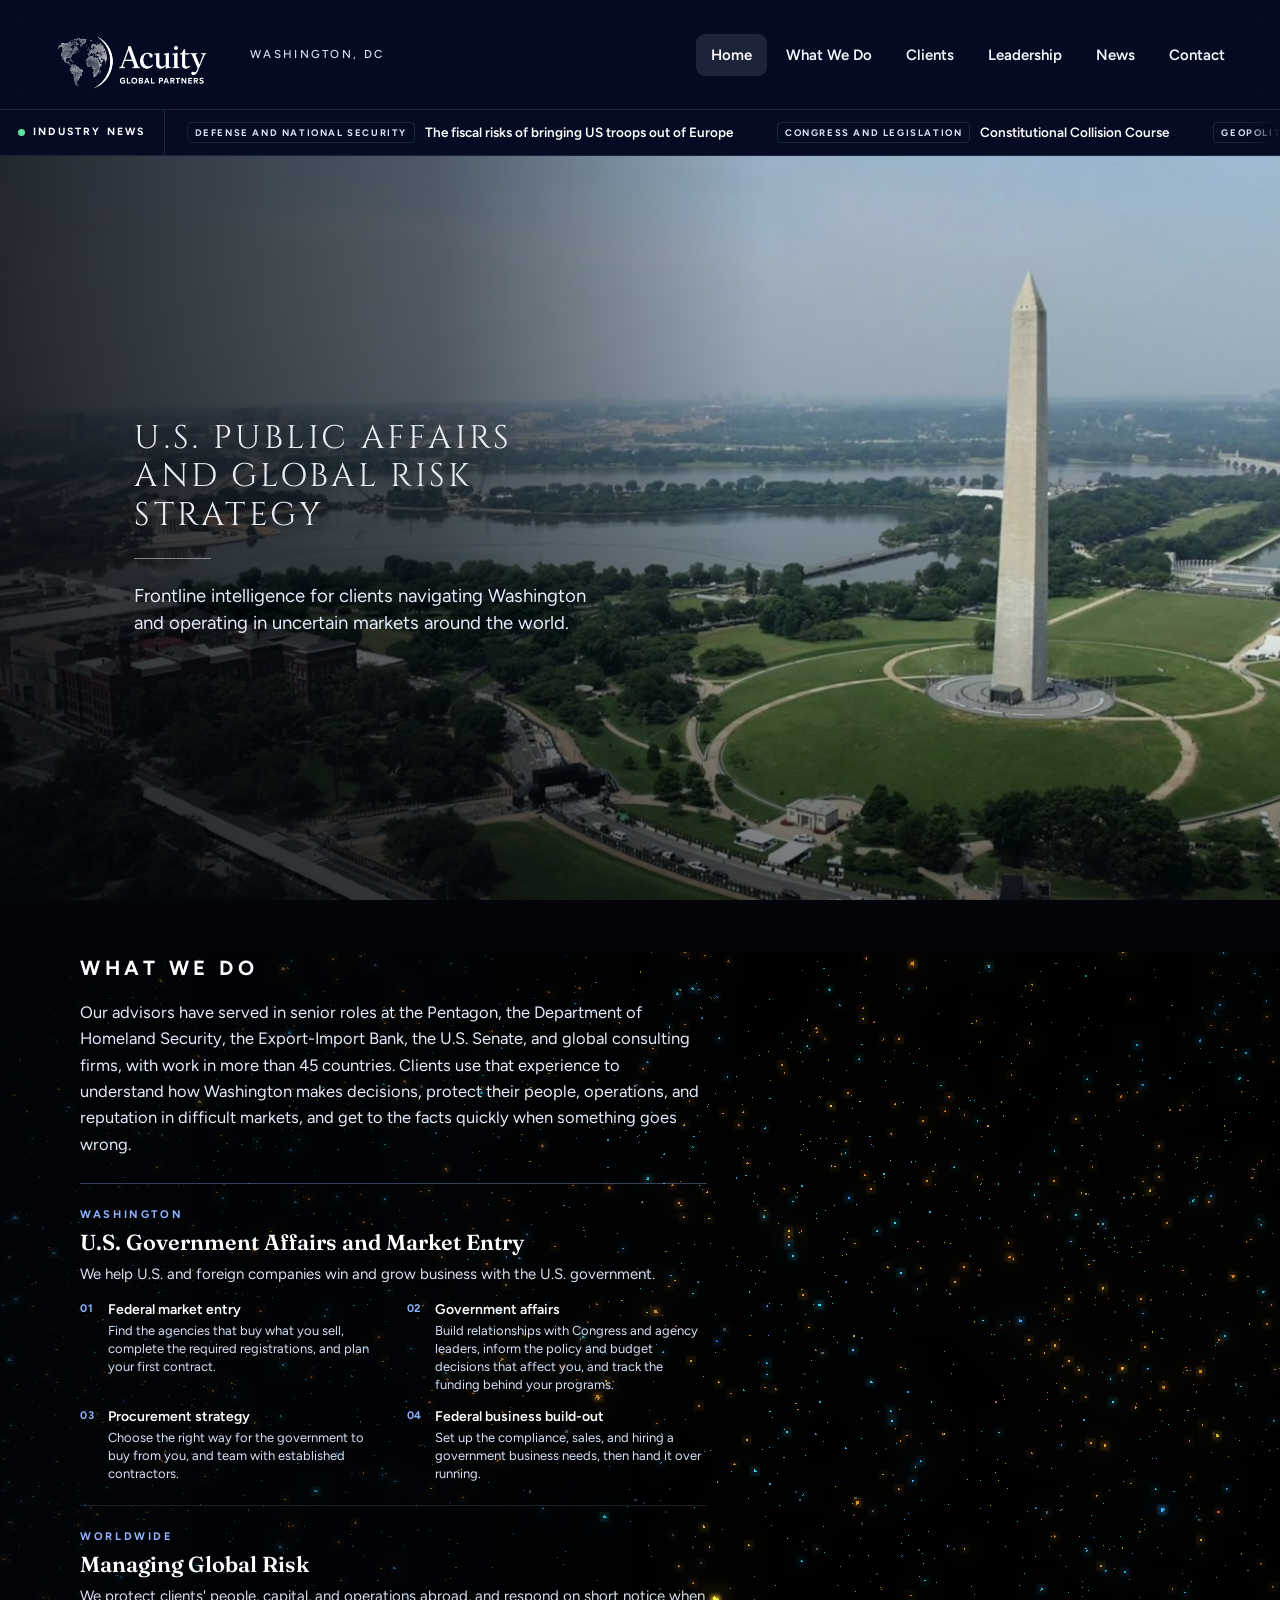
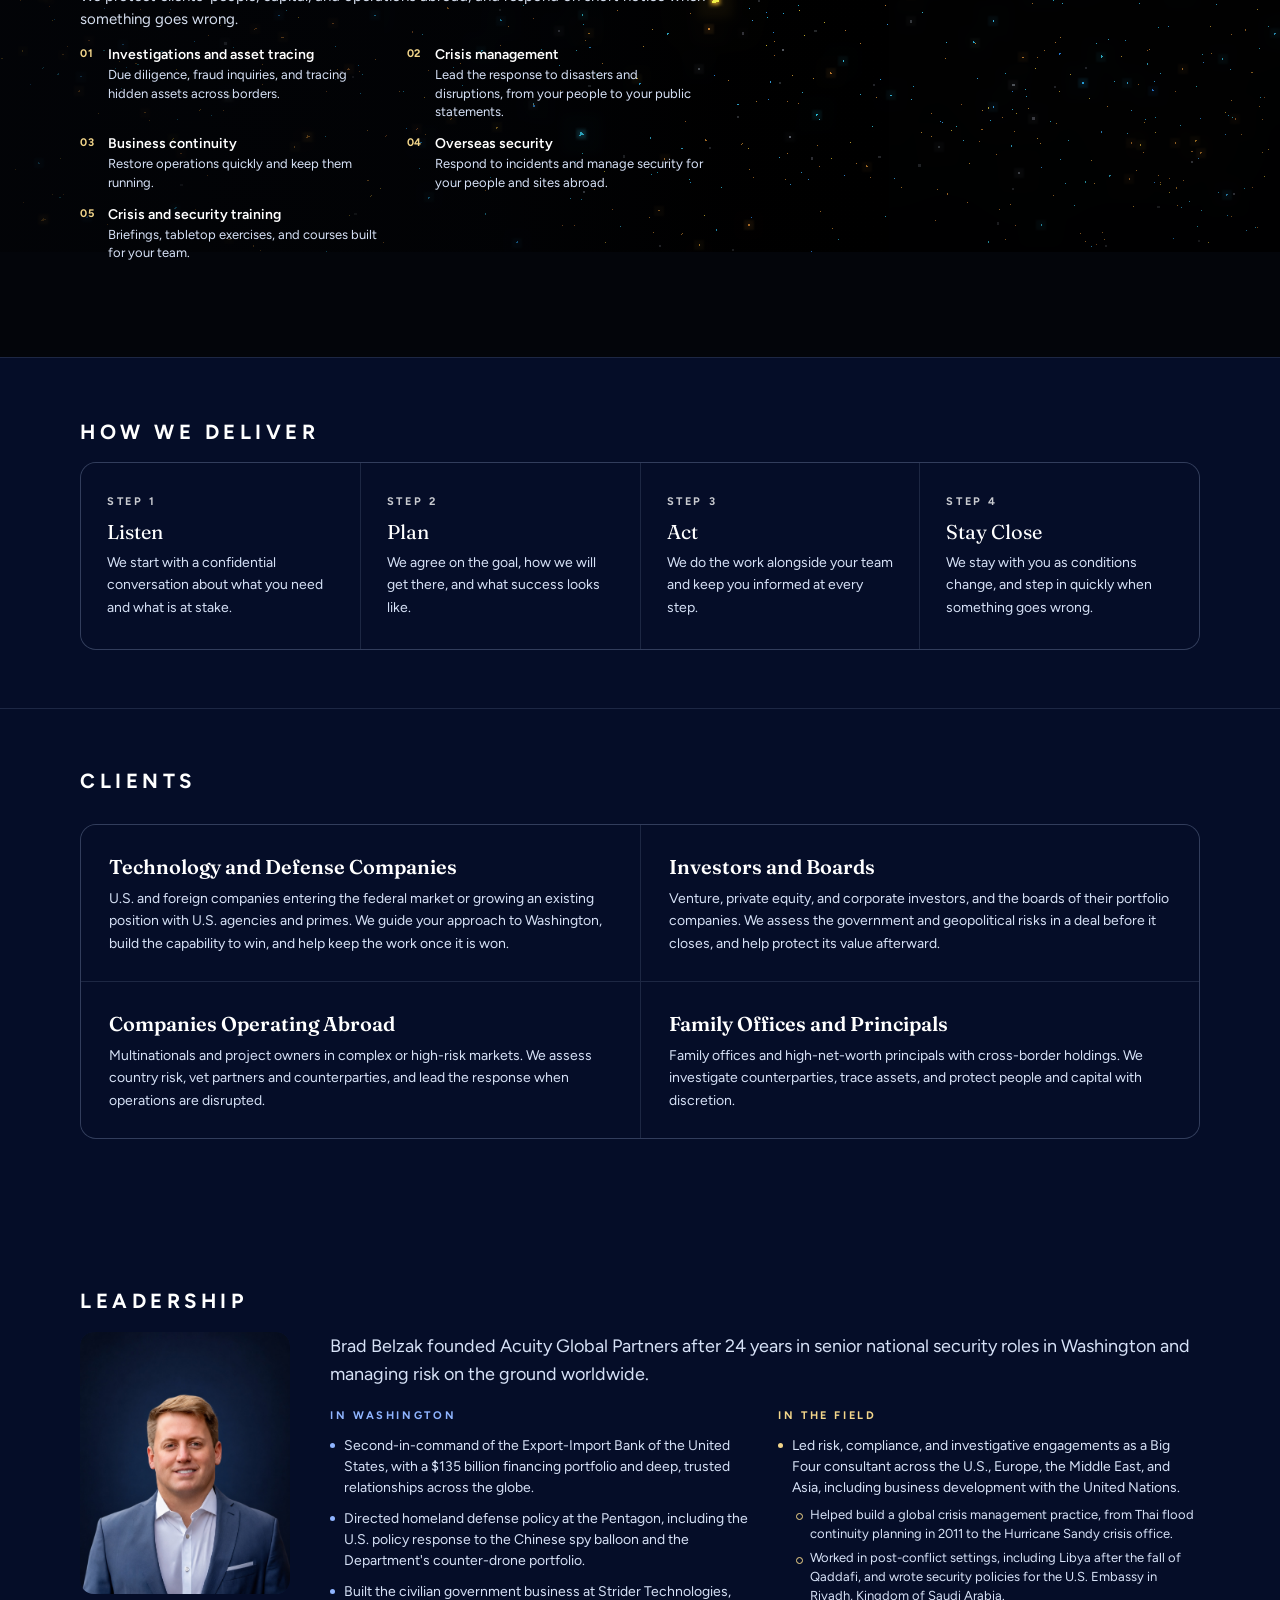
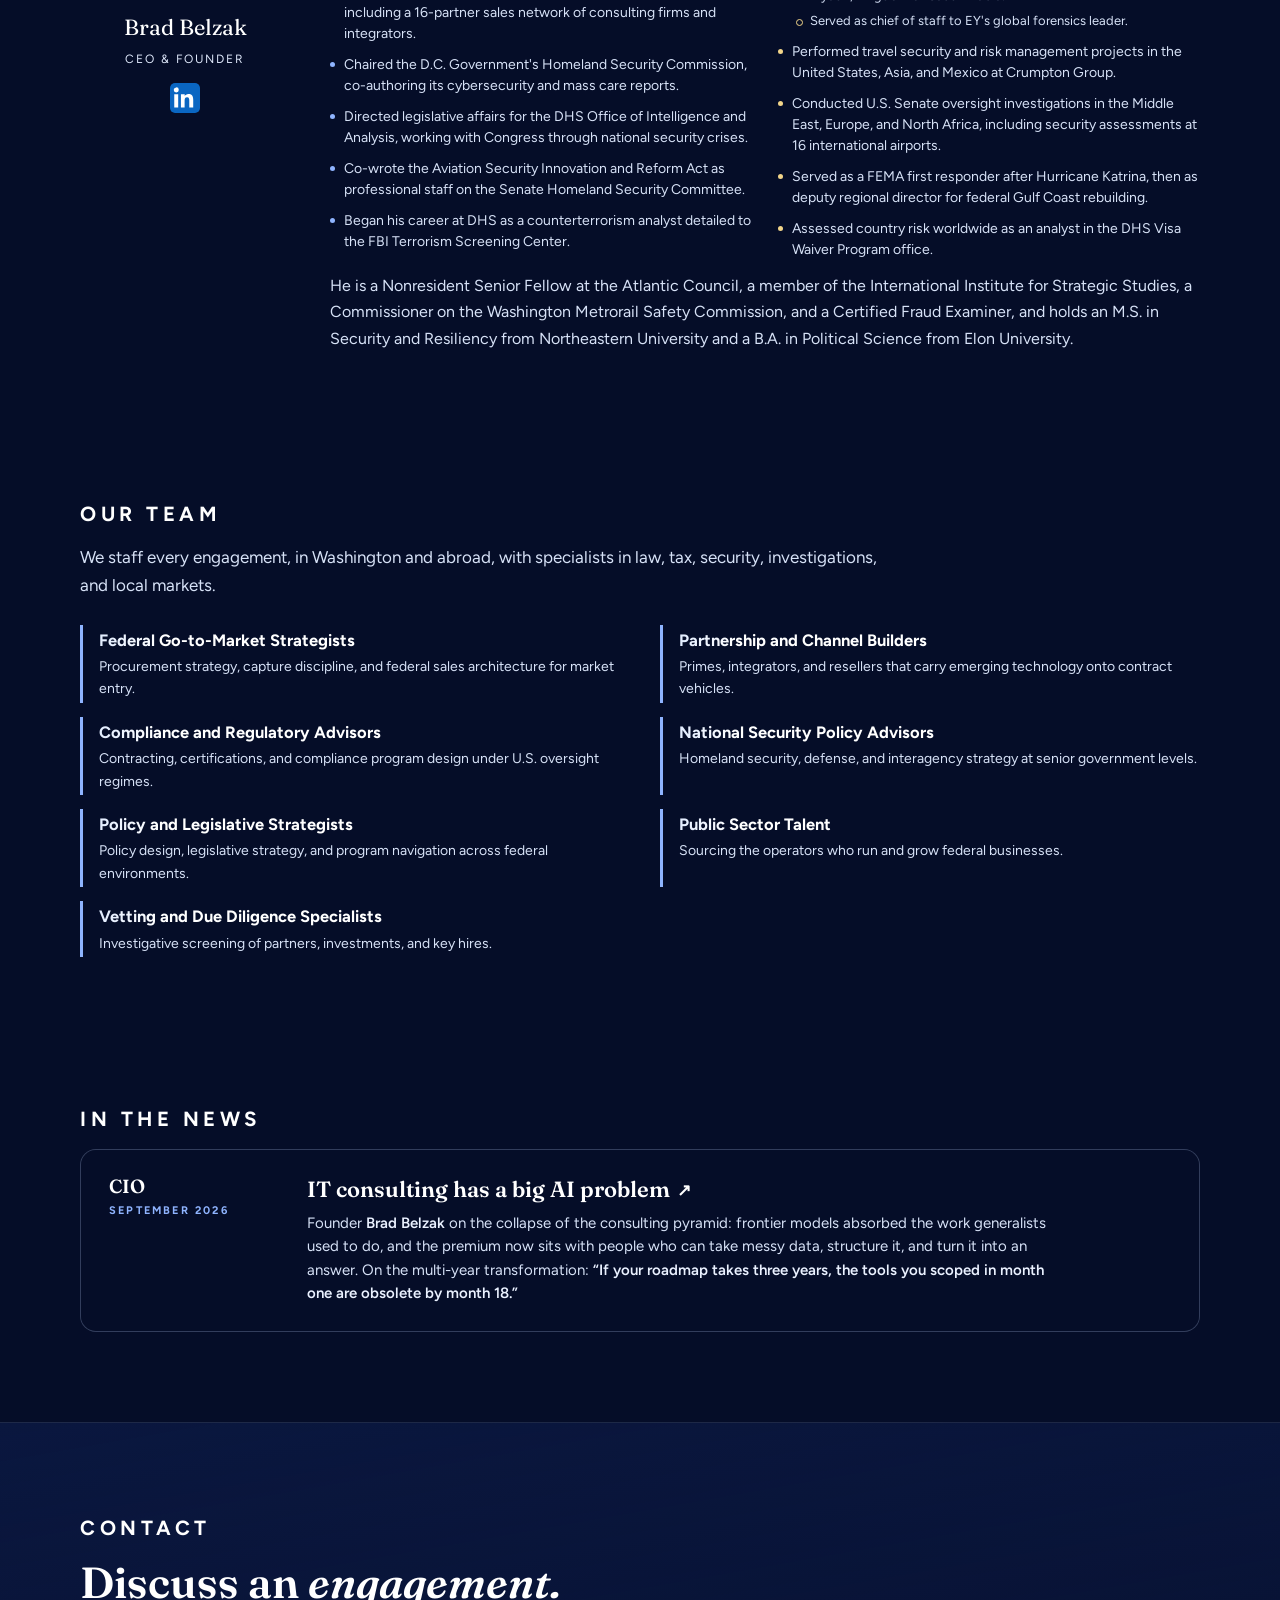
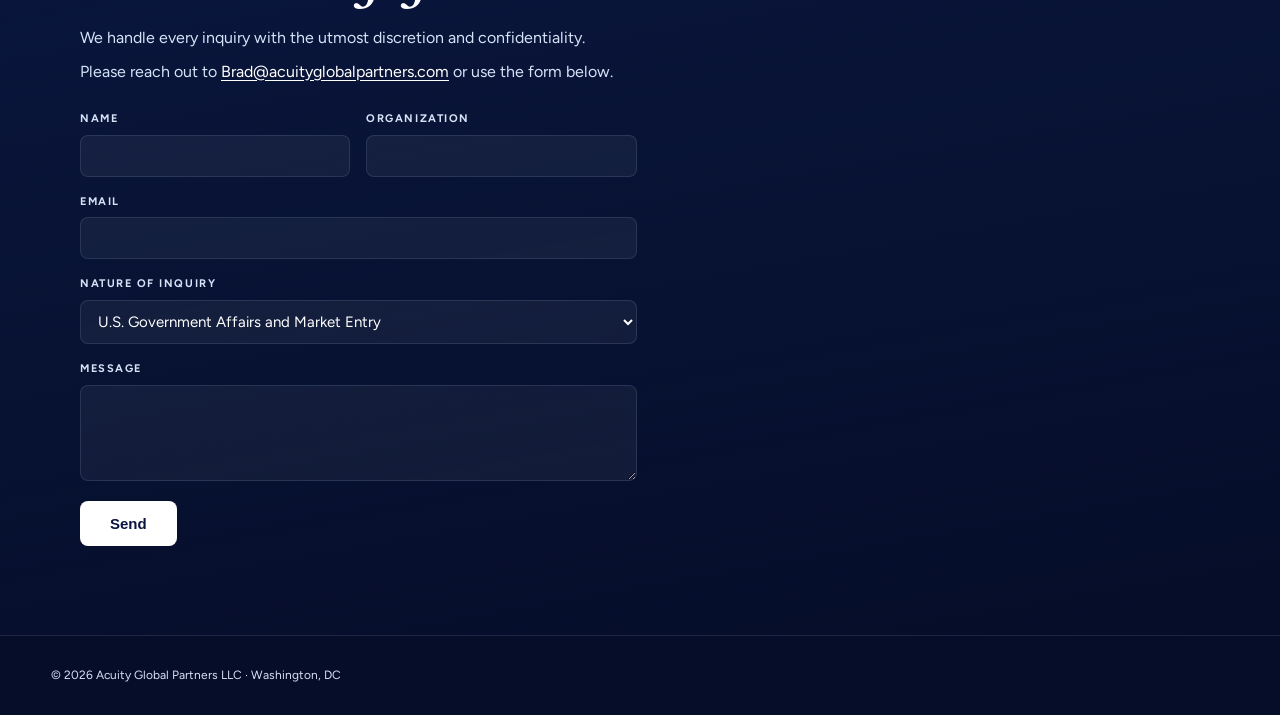
==== commit 24e60daf: "site: phone layout (hero band, globe band, lighter video source)" ====
--- a/index.html
+++ b/index.html
@@ -668,6 +668,22 @@
   .hero--globe .htag{font-size:clamp(11.5px,3.3vw,14px);letter-spacing:.2em}
 }
 @media (max-height:620px){.hero.hero--globe{min-height:540px;padding:0}}
+
+/* ===== Phone layout: media shown whole, text below ===== */
+@media(max-width:760px){
+  .hero.hero--video{display:block;min-height:0;padding:0;background:#03050a}
+  .hero--video .hero__video{position:relative;inset:auto;width:100%;height:auto;aspect-ratio:16/10;object-fit:cover;display:block}
+  .hero--video .tint{display:none}
+  .hero--video .htitle{position:relative;max-width:none;padding:26px 22px 36px}
+  .hero--video .hname{font-size:clamp(22px,6.6vw,30px);text-shadow:none}
+  .hero--video .hdiv{margin:16px 0}
+  .hero--video .hsub{font-size:15px;text-shadow:none}
+  .x-sec{display:block;min-height:0;padding:0 0 40px}
+  .x-bg{position:relative;inset:auto;height:min(82vw,360px)}
+  .x-sticky{position:relative;height:100%}
+  .x-tint{background:linear-gradient(0deg,#03050a 0%,rgba(3,5,10,0) 30%)}
+  .x-sec>.x-wrap{padding-top:6px}
+}
 </style>
 </head>
 <body>
@@ -689,8 +705,12 @@
 </header>
 
 <section class="hero hero--video" id="top">
-  <video class="hero__video" autoplay muted loop playsinline preload="auto" aria-hidden="true"
-         src="agp/assets/agp-hero.mp4"></video>
+  <!-- Hero video. Before publishing, download AGP_hero_video_v8.mp4 from Higgsfield into agp/assets/agp-hero.mp4
+       and change src below to "agp/assets/agp-hero.mp4". The draft streams it from Higgsfield's CDN. -->
+  <video class="hero__video" autoplay muted loop playsinline preload="auto" aria-hidden="true" poster="agp/assets/agp-hero-poster.jpg">
+    <source src="agp/assets/agp-hero-m.mp4" type="video/mp4" media="(max-width: 760px)">
+    <source src="agp/assets/agp-hero.mp4" type="video/mp4">
+  </video>
   <div class="tint"></div>
   <div class="htitle">
     <h1 class="hname">U.S. Public Affairs and Global Risk Strategy</h1>
@@ -727,7 +747,7 @@
     <div class="x-sticky">
       <div class="x-globe" id="hero"
            data-shift-x="0.3" data-shift-y="0.0" data-scale="1.8" data-dc-label="off"
-           data-shift-y-mobile="0.3" data-scale-mobile="2.1"
+           data-shift-x-mobile="0" data-shift-y-mobile="0" data-scale-mobile="1.25"
            data-energy-spread="5"></div>
       <div class="x-tint"></div>
     </div>
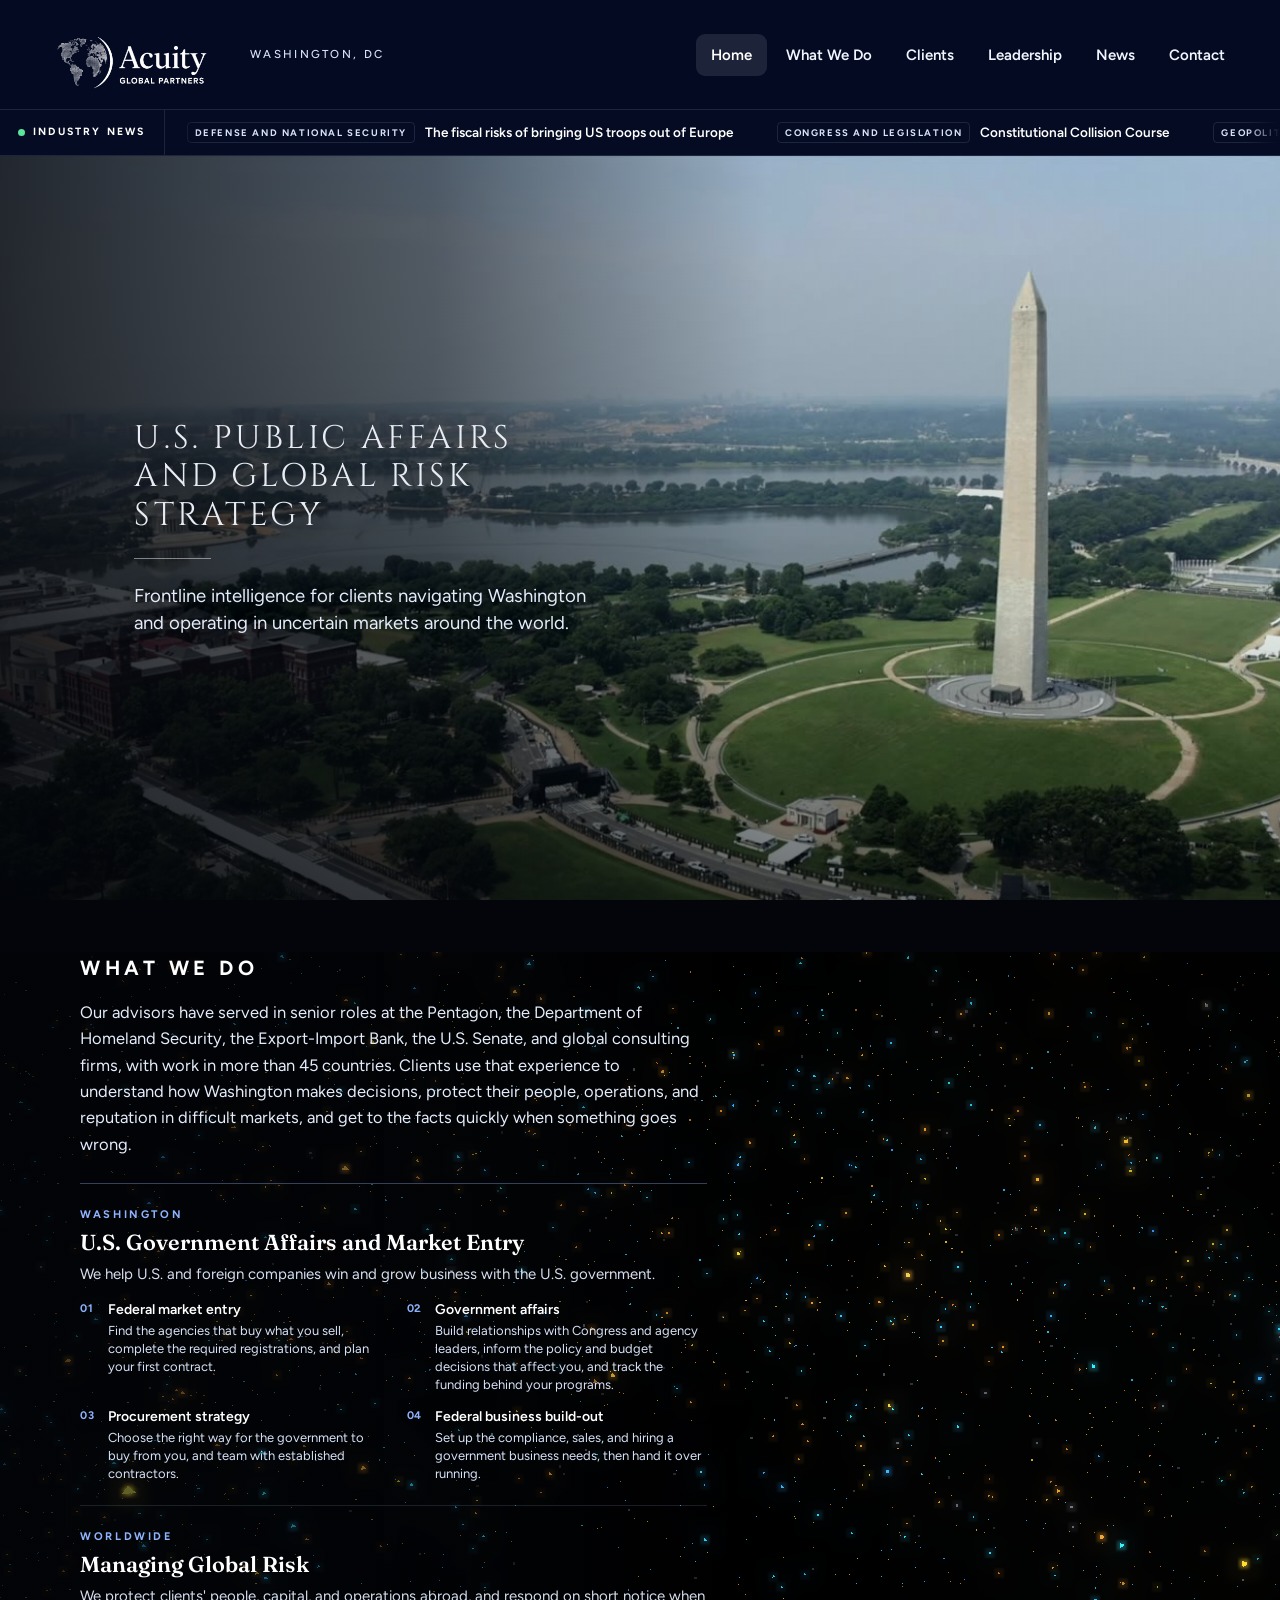
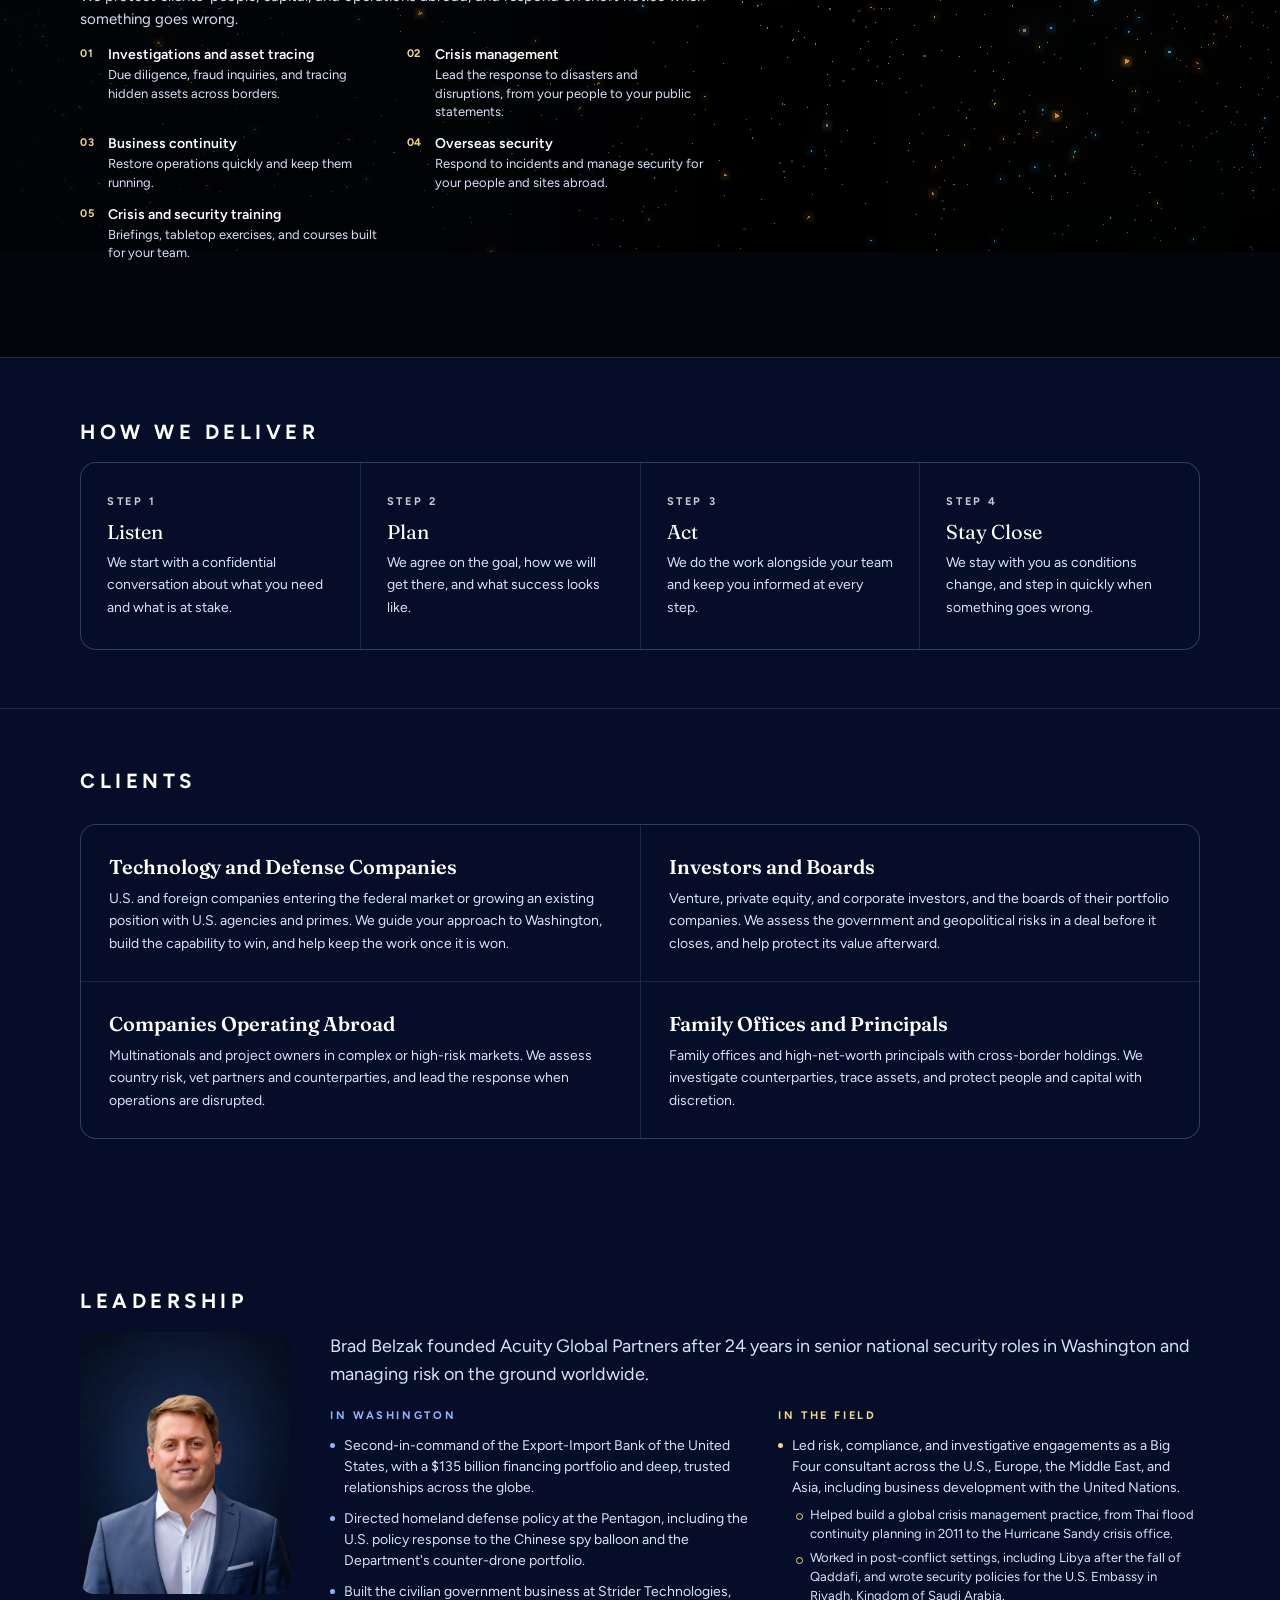
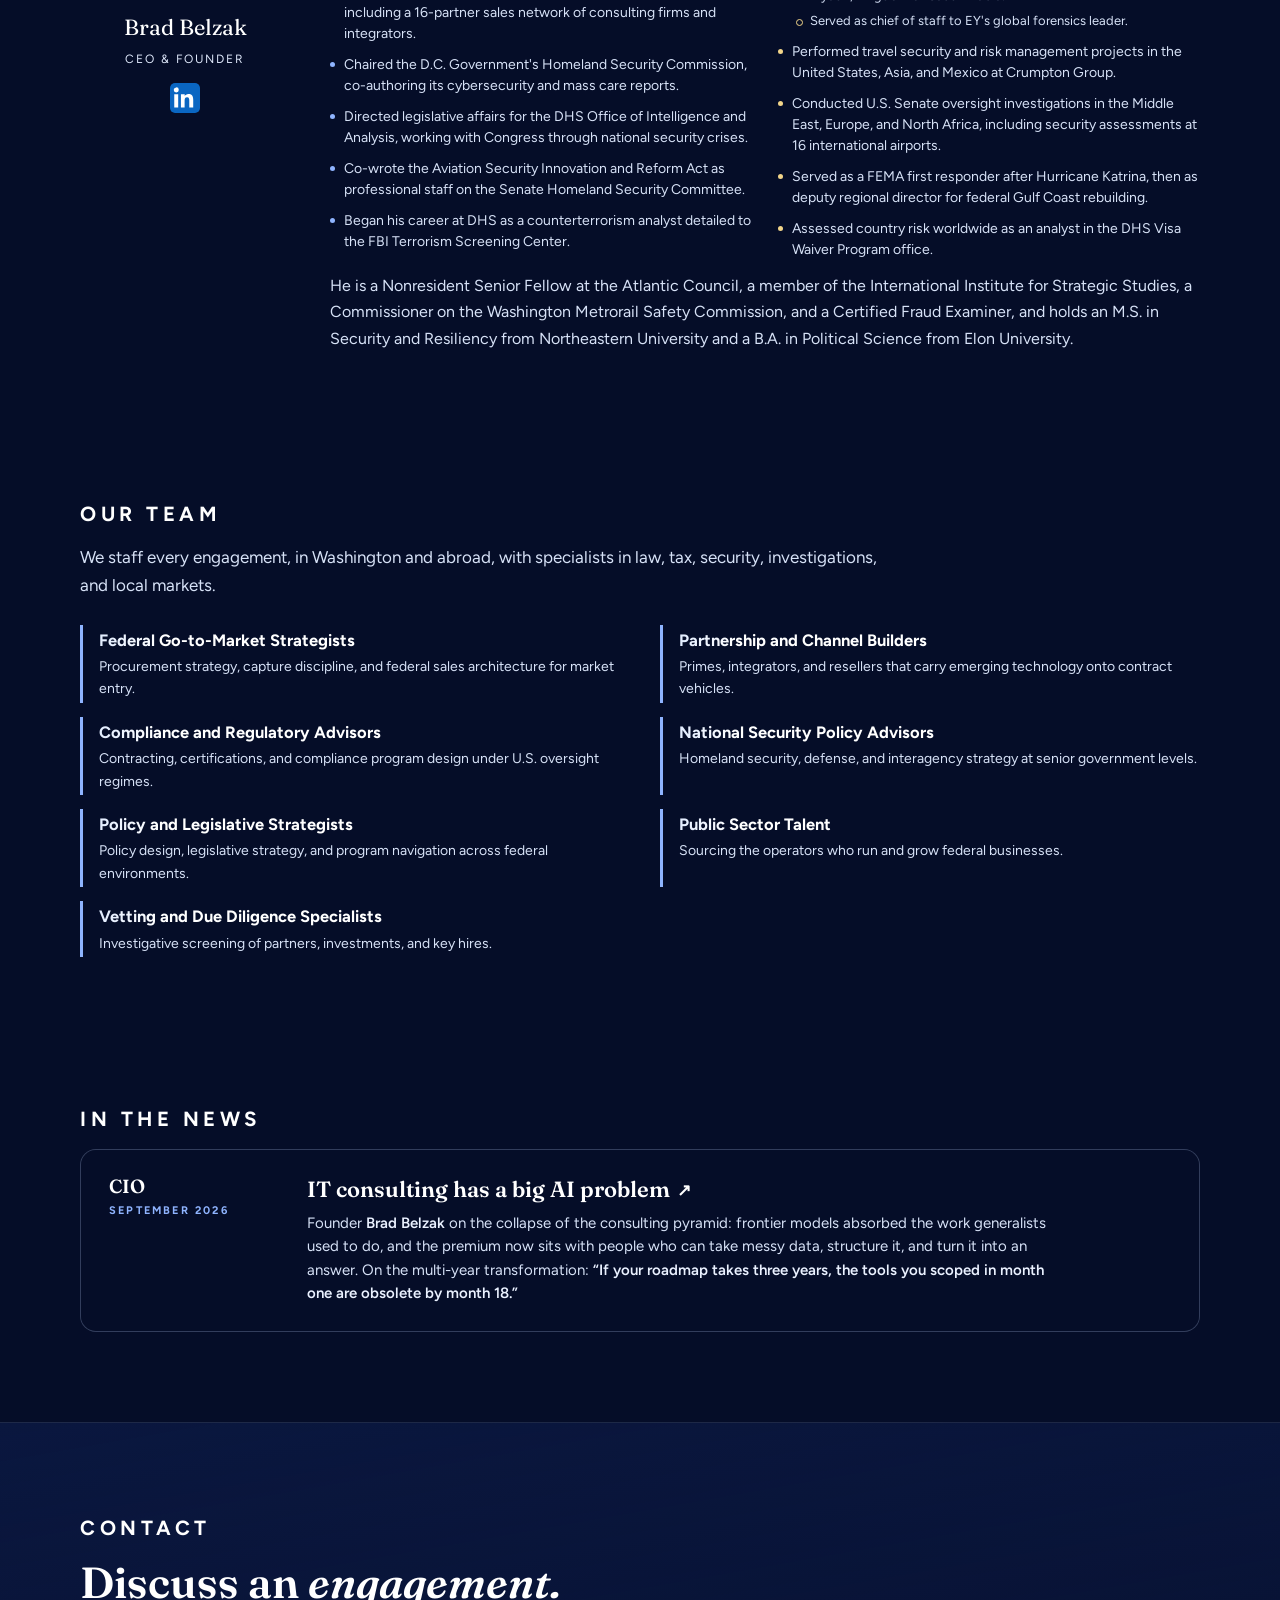
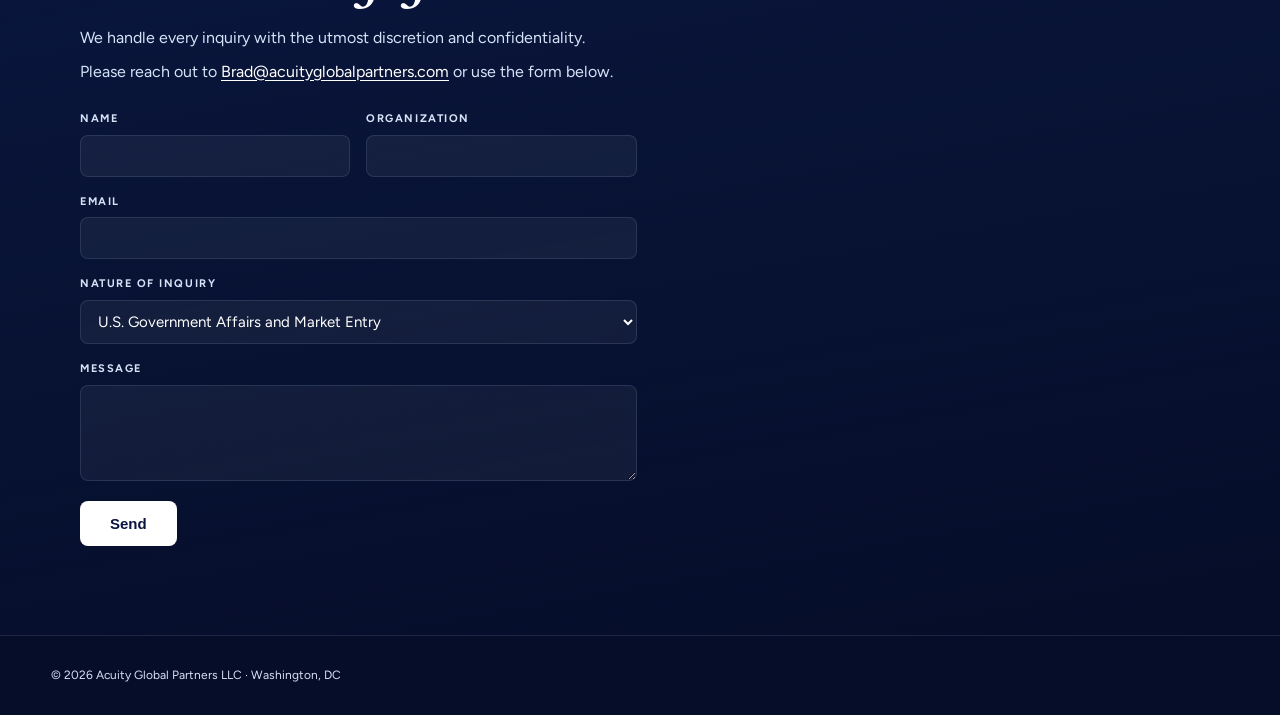
==== commit c09bea07: "site: hero video autoplay fallback for iOS" ====
--- a/index.html
+++ b/index.html
@@ -1137,5 +1137,22 @@
   set(); v.addEventListener('loadedmetadata',set); v.addEventListener('play',set);
 })();
 </script>
+
+<script>
+(function(){
+  var v=document.querySelector('.hero__video'); if(!v) return;
+  v.muted=true; v.defaultMuted=true; v.setAttribute('muted','');
+  function go(){ try{ var p=v.play(); if(p&&p.catch) p.catch(function(){}); }catch(e){} }
+  var evs=['touchstart','touchend','pointerdown','scroll','click','keydown'];
+  function kick(){ go(); if(!v.paused){ evs.forEach(function(e){ window.removeEventListener(e,kick); }); } }
+  evs.forEach(function(e){ window.addEventListener(e,kick,{passive:true}); });
+  document.addEventListener('visibilitychange',function(){ if(!document.hidden) go(); });
+  window.addEventListener('pageshow',go);
+  v.addEventListener('loadeddata',go);
+  v.addEventListener('stalled',function(){ setTimeout(go,800); });
+  v.addEventListener('pause',function(){ if(!document.hidden) setTimeout(go,300); });
+  go();
+})();
+</script>
 </body>
 </html>
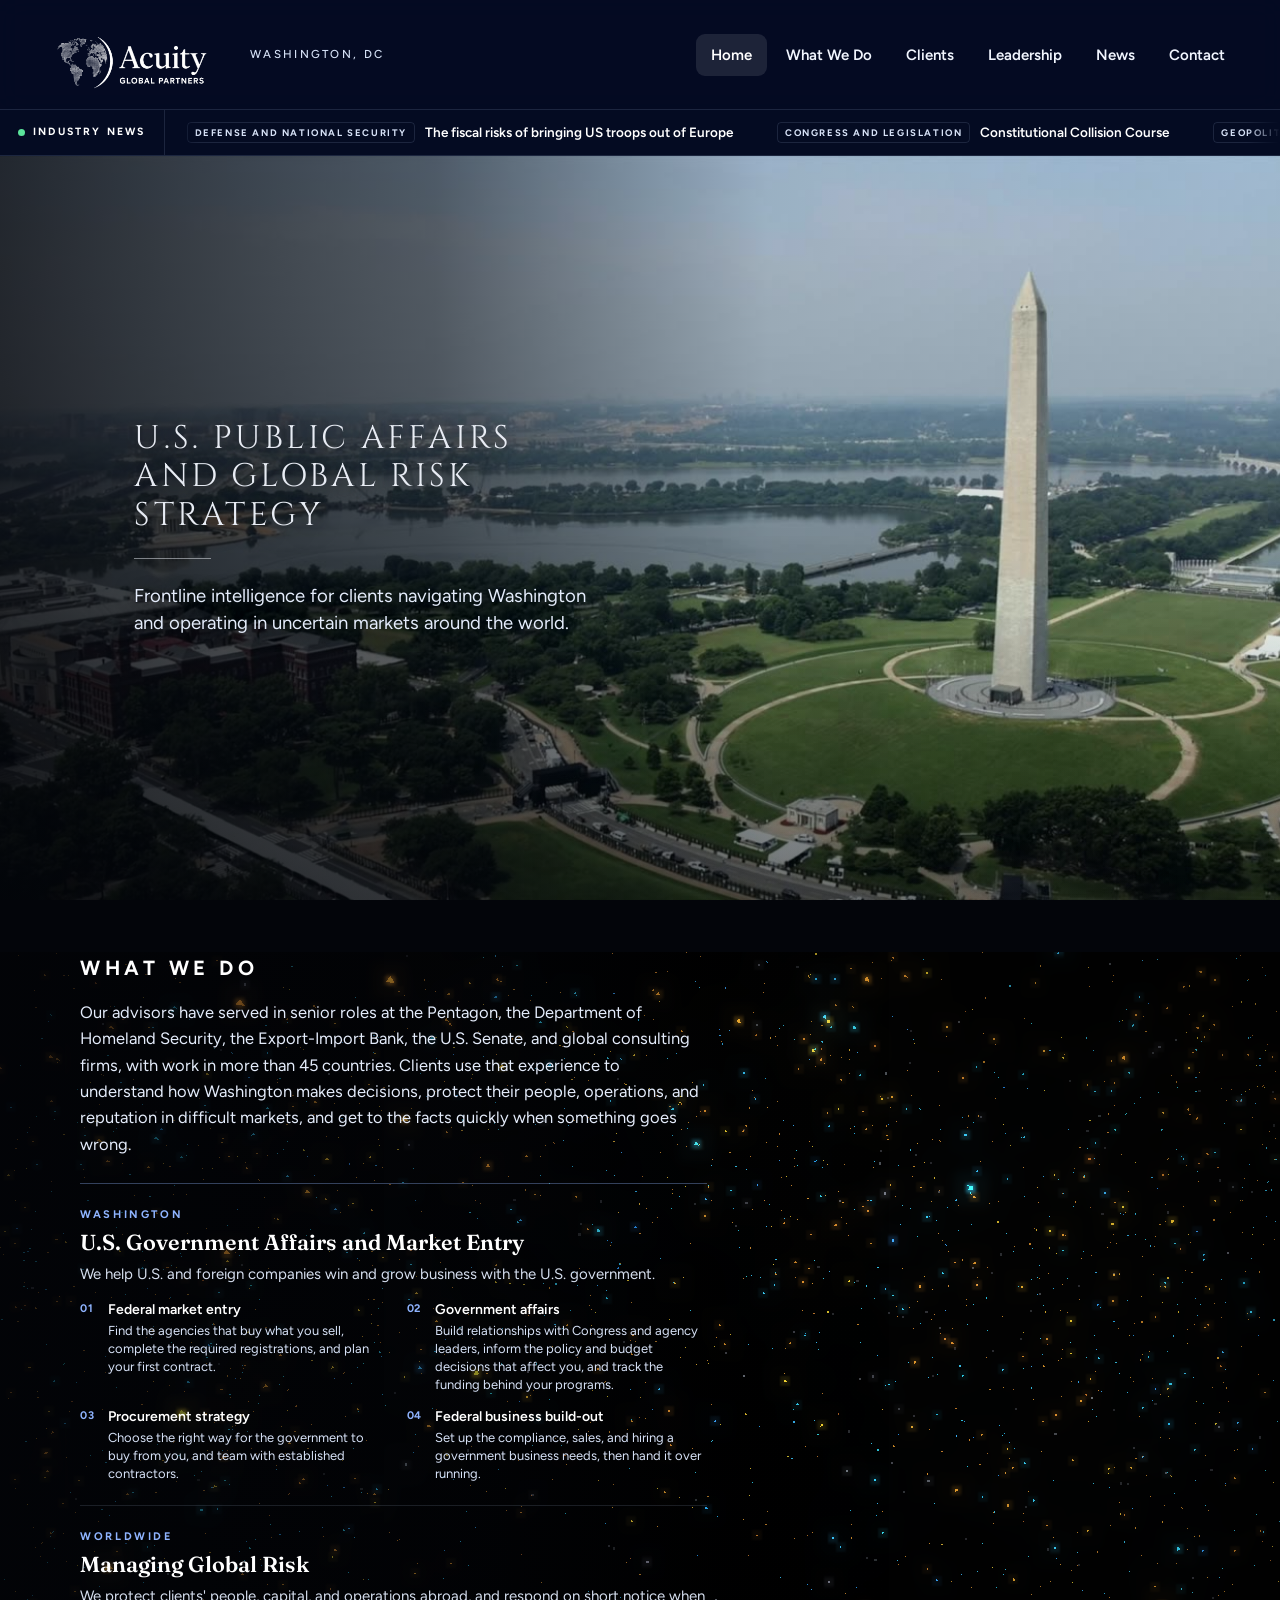
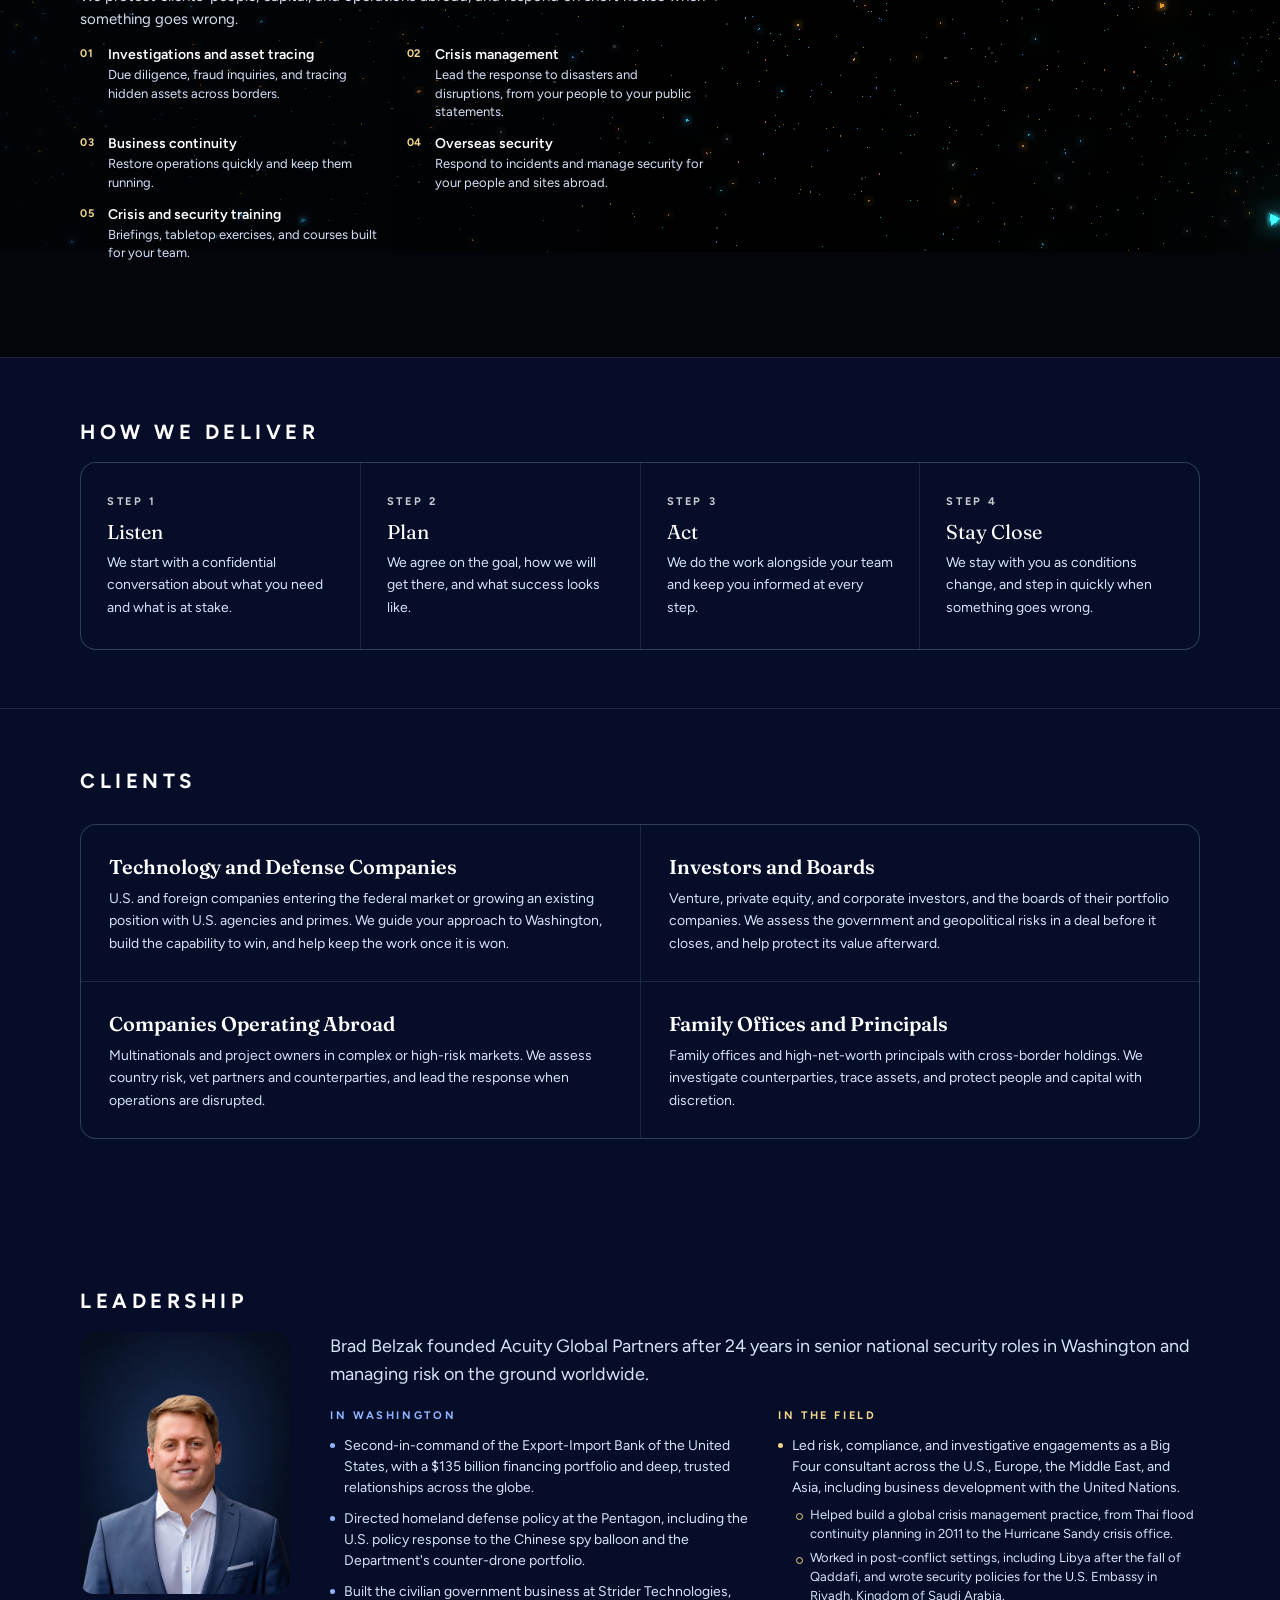
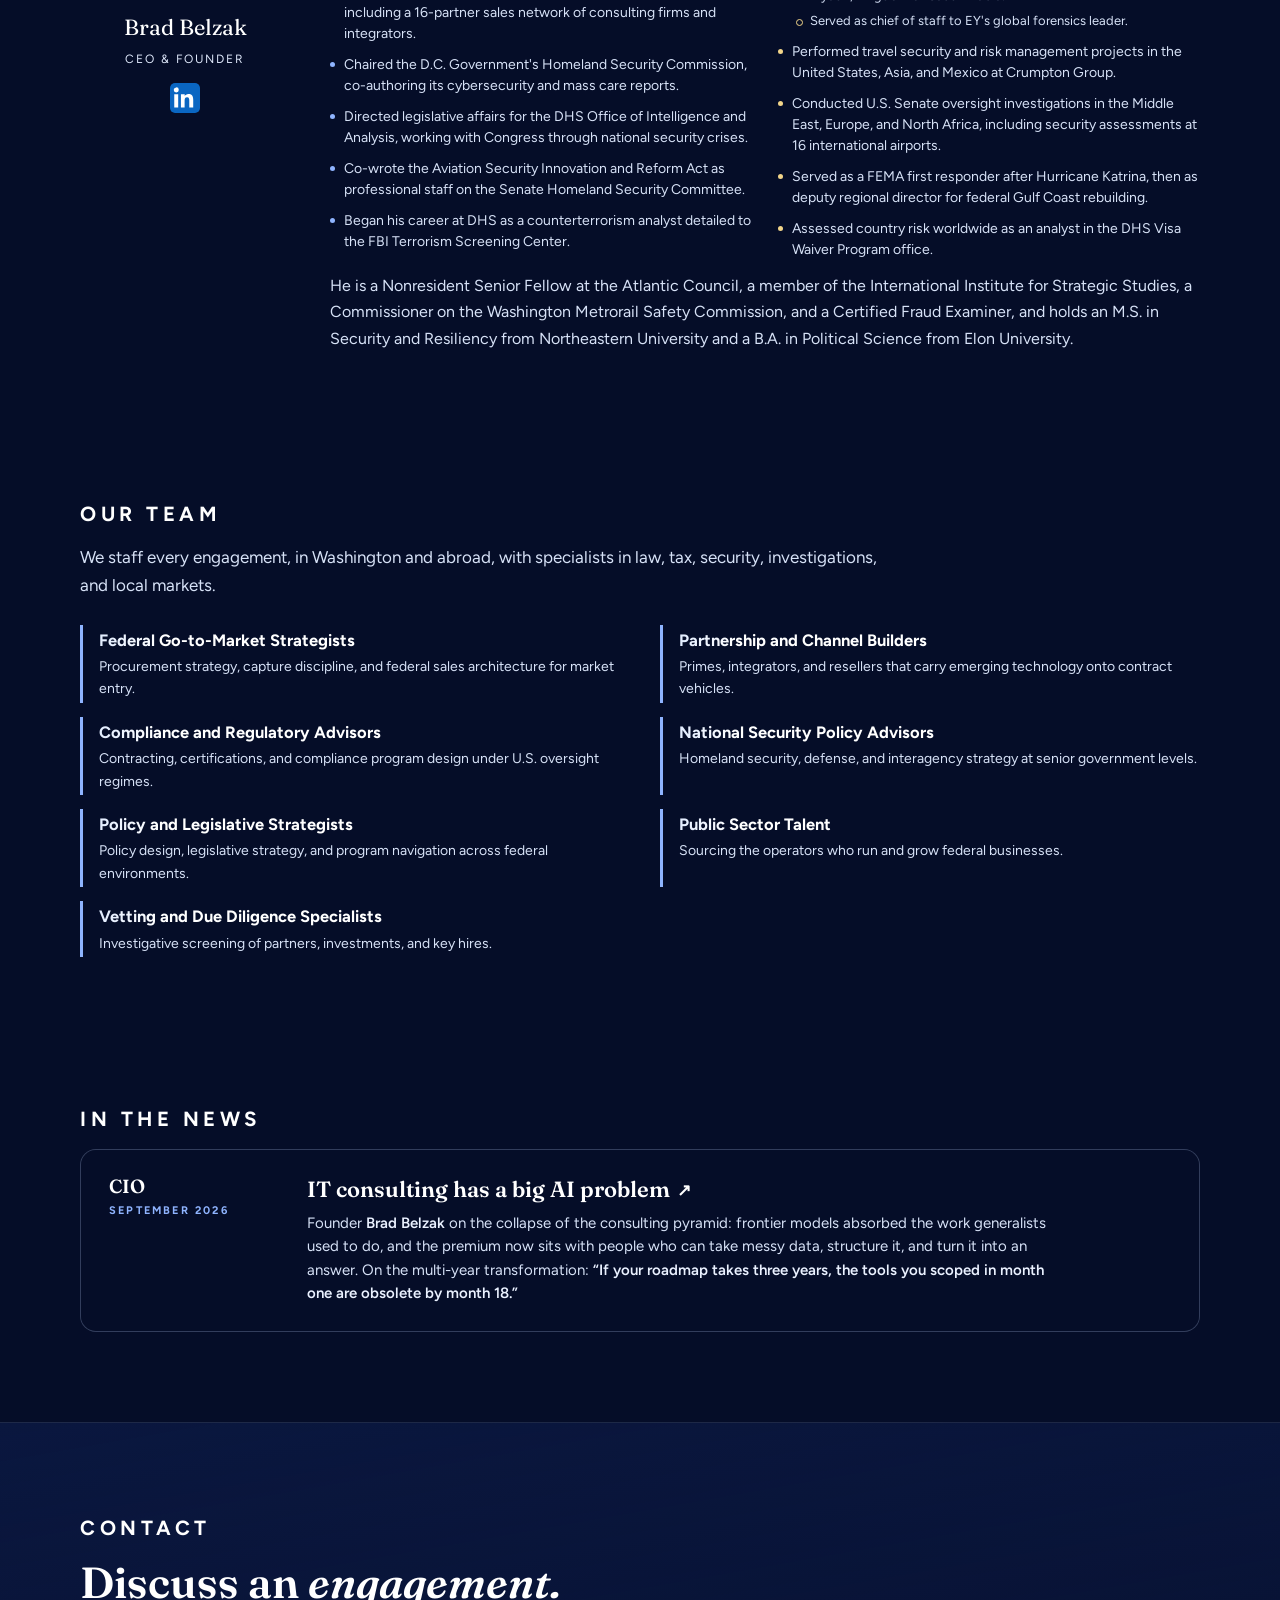
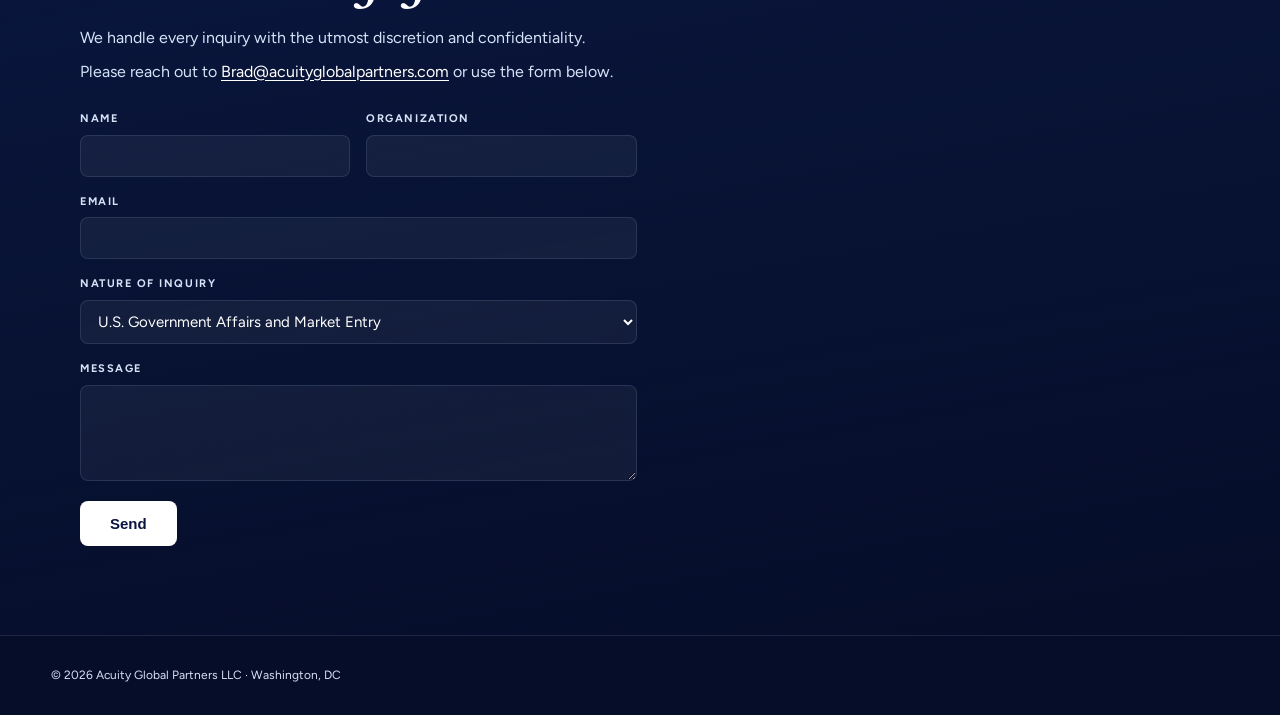
==== commit 569e7951: "seo: rebrand metadata, structured data, headings, sitemap, manifest" ====
--- a/index.html
+++ b/index.html
@@ -4,58 +4,279 @@
 <meta charset="utf-8">
 <meta name="viewport" content="width=device-width, initial-scale=1">
 <title>Acuity Global Partners | U.S. Public Affairs and Global Risk Strategy</title>
-<meta name="description" content="Acuity Global Partners helps U.S. and foreign companies win business with the U.S. government and protects that business from fraud, disruption, and geopolitical risk. Government affairs and market entry in Washington; investigations, crisis response, continuity, and security in the markets where clients operate. Led by founder Brad Belzak, Washington, DC.">
-<meta name="keywords" content="government affairs, federal market entry, federal contracting, procurement strategy, global risk advisory, investigations, asset tracing, due diligence, crisis management, business continuity, overseas security, national security training, Washington DC advisory firm">
-<meta name="author" content="Acuity Global Partners LLC">
-<meta name="robots" content="index, follow, max-image-preview:large">
+<meta name="description" content="We help companies win business with the U.S. government and protect their people, operations, and reputation in difficult markets worldwide. Washington, DC.">
+<meta name="keywords" content="government affairs firm Washington DC, federal market entry, federal procurement strategy, government contracting advisory, global risk advisory, investigations and asset tracing, due diligence, crisis management, business continuity, overseas security, crisis and security training, Brad Belzak">
+<meta name="author" content="Acuity Global Partners">
+<meta name="robots" content="index, follow, max-image-preview:large, max-snippet:-1, max-video-preview:-1">
+<meta name="geo.region" content="US-DC">
+<meta name="geo.placename" content="Washington, DC">
 <meta name="theme-color" content="#050D28">
 <link rel="canonical" href="https://acuityglobalpartners.com/">
-<link rel="icon" href="data:image/svg+xml,%3Csvg xmlns='http://www.w3.org/2000/svg' viewBox='0 0 32 32'%3E%3Crect width='32' height='32' rx='6' fill='%23050D28'/%3E%3Ctext x='16' y='23' font-family='Georgia,serif' font-size='20' fill='white' text-anchor='middle'%3EA%3C/text%3E%3C/svg%3E">
+<link rel="icon" href="/favicon.ico" sizes="48x48">
+<link rel="icon" type="image/png" sizes="32x32" href="agp/assets/favicon-32.png">
+<link rel="icon" type="image/png" sizes="192x192" href="agp/assets/icon-192.png">
+<link rel="apple-touch-icon" sizes="180x180" href="agp/assets/apple-touch-icon.png">
+<link rel="manifest" href="site.webmanifest">
 <meta property="og:type" content="website">
-<meta property="og:site_name" content="Acuity Global Partners LLC">
+<meta property="og:site_name" content="Acuity Global Partners">
 <meta property="og:title" content="Acuity Global Partners | U.S. Public Affairs and Global Risk Strategy">
-<meta property="og:description" content="We help U.S. and foreign companies win business with the U.S. government and protect that business from fraud, disruption, and geopolitical risk.">
+<meta property="og:description" content="We help U.S. and foreign companies win business with the U.S. government, and protect their people, operations, and reputation in difficult markets worldwide.">
 <meta property="og:url" content="https://acuityglobalpartners.com/">
-<meta property="og:image" content="https://acuityglobalpartners.com/agp/assets/agp-logo-white.png">
+<meta property="og:image" content="https://acuityglobalpartners.com/agp/assets/agp-og.jpg">
+<meta property="og:image:secure_url" content="https://acuityglobalpartners.com/agp/assets/agp-og.jpg">
+<meta property="og:image:type" content="image/jpeg">
+<meta property="og:image:width" content="1200">
+<meta property="og:image:height" content="630">
+<meta property="og:image:alt" content="Acuity Global Partners: U.S. Public Affairs and Global Risk Strategy">
 <meta property="og:locale" content="en_US">
 <meta name="twitter:card" content="summary_large_image">
 <meta name="twitter:title" content="Acuity Global Partners | U.S. Public Affairs and Global Risk Strategy">
-<meta name="twitter:description" content="We help U.S. and foreign companies win business with the U.S. government and protect that business from fraud, disruption, and geopolitical risk.">
-<meta name="twitter:image" content="https://acuityglobalpartners.com/agp/assets/agp-logo-white.png">
+<meta name="twitter:description" content="We help U.S. and foreign companies win business with the U.S. government, and protect their people, operations, and reputation in difficult markets worldwide.">
+<meta name="twitter:image" content="https://acuityglobalpartners.com/agp/assets/agp-og.jpg">
+<meta name="twitter:image:alt" content="Acuity Global Partners: U.S. Public Affairs and Global Risk Strategy">
 <script type="application/ld+json">
 {
-  "@context": "https://schema.org",
-  "@type": "ProfessionalService",
-  "name": "Acuity Global Partners LLC",
-  "alternateName": "AGP",
-  "url": "https://acuityglobalpartners.com/",
-  "logo": "https://acuityglobalpartners.com/agp/assets/agp-logo-white.png",
-  "image": "https://acuityglobalpartners.com/agp/assets/agp-logo-white.png",
-  "description": "Acuity Global Partners helps U.S. and foreign companies win business with the U.S. government and protects that business from fraud, disruption, and geopolitical risk.",
-  "slogan": "U.S. Public Affairs and Global Risk Strategy",
-  "email": "Brad@acuityglobalpartners.com",
-  "founder": {
-    "@type": "Person",
-    "name": "Brad Belzak",
-    "jobTitle": "Founder",
-    "sameAs": "https://www.linkedin.com/in/bradbelzak/"
-  },
-  "address": {
+ "@context": "https://schema.org",
+ "@graph": [
+  {
+   "@type": "ProfessionalService",
+   "@id": "https://acuityglobalpartners.com/#org",
+   "name": "Acuity Global Partners",
+   "legalName": "Acuity Global Partners LLC",
+   "alternateName": "AGP",
+   "url": "https://acuityglobalpartners.com/",
+   "logo": {
+    "@type": "ImageObject",
+    "url": "https://acuityglobalpartners.com/agp/assets/icon-512.png",
+    "width": 512,
+    "height": 512
+   },
+   "image": "https://acuityglobalpartners.com/agp/assets/agp-og.jpg",
+   "description": "We help companies win business with the U.S. government and protect their people, operations, and reputation in difficult markets worldwide. Washington, DC.",
+   "slogan": "U.S. Public Affairs and Global Risk Strategy",
+   "email": "Brad@acuityglobalpartners.com",
+   "foundingDate": "2026",
+   "foundingLocation": {
+    "@type": "Place",
+    "name": "Washington, DC"
+   },
+   "founder": {
+    "@id": "https://acuityglobalpartners.com/#brad"
+   },
+   "employee": {
+    "@id": "https://acuityglobalpartners.com/#brad"
+   },
+   "address": {
     "@type": "PostalAddress",
     "addressLocality": "Washington",
     "addressRegion": "DC",
     "addressCountry": "US"
-  },
-  "areaServed": "Worldwide",
-  "knowsAbout": [
+   },
+   "areaServed": [
+    {
+     "@type": "Country",
+     "name": "United States"
+    },
+    {
+     "@type": "Place",
+     "name": "Worldwide"
+    }
+   ],
+   "priceRange": "$$$$",
+   "sameAs": [
+    "https://www.linkedin.com/in/bradbelzak/"
+   ],
+   "knowsAbout": [
     "U.S. government affairs",
     "Federal market entry",
-    "U.S. federal contracting",
+    "U.S. federal procurement",
+    "Government contracting strategy",
     "Investigations and asset tracing",
-    "Crisis management and business continuity",
+    "Fraud risk and due diligence",
+    "Crisis management",
+    "Business continuity",
     "Security for overseas operations",
-    "National security and crisis training"
-  ]
+    "Crisis and security training",
+    "Geopolitical risk"
+   ],
+   "hasOfferCatalog": {
+    "@type": "OfferCatalog",
+    "name": "Advisory services",
+    "itemListElement": [
+     {
+      "@type": "OfferCatalog",
+      "name": "U.S. Government Affairs and Market Entry",
+      "itemListElement": [
+       {
+        "@type": "Offer",
+        "itemOffered": {
+         "@type": "Service",
+         "name": "Federal market entry",
+         "description": "Find the agencies that buy what you sell, complete the required registrations, and plan your first contract."
+        }
+       },
+       {
+        "@type": "Offer",
+        "itemOffered": {
+         "@type": "Service",
+         "name": "Government affairs",
+         "description": "Build relationships with Congress and agency leaders, inform the policy and budget decisions that affect you, and track the funding behind your programs."
+        }
+       },
+       {
+        "@type": "Offer",
+        "itemOffered": {
+         "@type": "Service",
+         "name": "Procurement strategy",
+         "description": "Choose the right way for the government to buy from you, and team with established contractors."
+        }
+       },
+       {
+        "@type": "Offer",
+        "itemOffered": {
+         "@type": "Service",
+         "name": "Federal business build-out",
+         "description": "Set up the compliance, sales, and hiring a government business needs, then hand it over running."
+        }
+       }
+      ]
+     },
+     {
+      "@type": "OfferCatalog",
+      "name": "Managing Global Risk",
+      "itemListElement": [
+       {
+        "@type": "Offer",
+        "itemOffered": {
+         "@type": "Service",
+         "name": "Investigations and asset tracing",
+         "description": "Due diligence, fraud inquiries, and tracing hidden assets across borders."
+        }
+       },
+       {
+        "@type": "Offer",
+        "itemOffered": {
+         "@type": "Service",
+         "name": "Crisis management",
+         "description": "Lead the response to disasters and disruptions, from your people to your public statements."
+        }
+       },
+       {
+        "@type": "Offer",
+        "itemOffered": {
+         "@type": "Service",
+         "name": "Business continuity",
+         "description": "Restore operations quickly and keep them running."
+        }
+       },
+       {
+        "@type": "Offer",
+        "itemOffered": {
+         "@type": "Service",
+         "name": "Overseas security",
+         "description": "Respond to incidents and manage security for your people and sites abroad."
+        }
+       },
+       {
+        "@type": "Offer",
+        "itemOffered": {
+         "@type": "Service",
+         "name": "Crisis and security training",
+         "description": "Briefings, tabletop exercises, and courses built for your team."
+        }
+       }
+      ]
+     }
+    ]
+   }
+  },
+  {
+   "@type": "Person",
+   "@id": "https://acuityglobalpartners.com/#brad",
+   "name": "Brad Belzak",
+   "jobTitle": "CEO & Founder",
+   "worksFor": {
+    "@id": "https://acuityglobalpartners.com/#org"
+   },
+   "image": "https://acuityglobalpartners.com/agp/assets/headshot-clean.jpg",
+   "url": "https://acuityglobalpartners.com/#about",
+   "sameAs": [
+    "https://www.linkedin.com/in/bradbelzak/"
+   ],
+   "alumniOf": [
+    {
+     "@type": "CollegeOrUniversity",
+     "name": "Northeastern University"
+    },
+    {
+     "@type": "CollegeOrUniversity",
+     "name": "Elon University"
+    }
+   ],
+   "hasCredential": {
+    "@type": "EducationalOccupationalCredential",
+    "name": "Certified Fraud Examiner"
+   },
+   "memberOf": [
+    {
+     "@type": "Organization",
+     "name": "Atlantic Council",
+     "description": "Nonresident Senior Fellow"
+    },
+    {
+     "@type": "Organization",
+     "name": "International Institute for Strategic Studies"
+    },
+    {
+     "@type": "GovernmentOrganization",
+     "name": "Washington Metrorail Safety Commission",
+     "description": "Commissioner"
+    }
+   ],
+   "knowsAbout": [
+    "U.S. government affairs",
+    "Federal procurement",
+    "National security policy",
+    "Export finance",
+    "Fraud investigations",
+    "Crisis management",
+    "Business continuity",
+    "Global risk"
+   ],
+   "address": {
+    "@type": "PostalAddress",
+    "addressLocality": "Washington",
+    "addressRegion": "DC",
+    "addressCountry": "US"
+   }
+  },
+  {
+   "@type": "WebSite",
+   "@id": "https://acuityglobalpartners.com/#website",
+   "url": "https://acuityglobalpartners.com/",
+   "name": "Acuity Global Partners",
+   "publisher": {
+    "@id": "https://acuityglobalpartners.com/#org"
+   },
+   "inLanguage": "en-US"
+  },
+  {
+   "@type": "WebPage",
+   "@id": "https://acuityglobalpartners.com/#webpage",
+   "url": "https://acuityglobalpartners.com/",
+   "name": "Acuity Global Partners | U.S. Public Affairs and Global Risk Strategy",
+   "isPartOf": {
+    "@id": "https://acuityglobalpartners.com/#website"
+   },
+   "about": {
+    "@id": "https://acuityglobalpartners.com/#org"
+   },
+   "description": "We help companies win business with the U.S. government and protect their people, operations, and reputation in difficult markets worldwide. Washington, DC.",
+   "primaryImageOfPage": "https://acuityglobalpartners.com/agp/assets/agp-og.jpg",
+   "dateModified": "2026-11-05",
+   "inLanguage": "en-US"
+  }
+ ]
 }
 </script>
 <link rel="preconnect" href="https://fonts.googleapis.com">
@@ -95,7 +316,7 @@
 section{padding:82px 60px}
 #services{padding-top:52px}
 .wrap{max-width:1120px;margin:0 auto}
-.label{font-size:clamp(19px,1.6vw,23px);font-weight:700;letter-spacing:.22em;text-transform:uppercase;color:var(--fg);opacity:1;margin-bottom:14px}
+.label{font-size:clamp(19px,1.6vw,23px);font-weight:700;font-family:inherit;line-height:inherit;margin-top:0;letter-spacing:.22em;text-transform:uppercase;color:var(--fg);opacity:1;margin-bottom:14px}
 h2.t{font-size:clamp(30px,3.4vw,46px);margin-bottom:18px}
 h2.t em,.hero h1 em{font-style:italic}
 .dimp{color:var(--dim)}
@@ -690,7 +911,7 @@
 
 <header class="topbar">
   <div class="brand-group">
-    <a class="brand" href="#top" aria-label="Acuity Global Partners home"><img class="brand-logo" src="agp/assets/agp-logo-white.png" alt="Acuity Global Partners"></a>
+    <a class="brand" href="#top" aria-label="Acuity Global Partners home"><img class="brand-logo" src="agp/assets/agp-logo-white.png" alt="Acuity Global Partners logo"></a>
     <span class="loc">Washington, DC</span>
   </div>
   <button class="navtoggle" aria-label="Menu" aria-expanded="false" aria-controls="primary-nav"><span></span><span></span><span></span></button>
@@ -753,7 +974,7 @@
     </div>
   </div>
   <div class="wrap x-wrap">
-    <p class="label">What We Do</p>
+    <h2 class="label">What We Do</h2>
     <p class="ledex wv-intro">Our advisors have served in senior roles at the Pentagon, the Department of Homeland Security, the Export-Import Bank, the U.S. Senate, and global consulting firms, with work in more than 45 countries. Clients use that experience to understand how Washington makes decisions, protect their people, operations, and reputation in difficult markets, and get to the facts quickly when something goes wrong.</p>
     <div class="wv wv-b">
       <div class="wv-row">
@@ -770,7 +991,7 @@
 
 <section class="deliver" id="deliver">
   <div class="wrap">
-    <p class="label">How We Deliver</p>
+    <h2 class="label">How We Deliver</h2>
     <div class="dphases rv">
       <div class="dstep"><p class="dnum">Step 1</p><p class="dname">Listen</p><p class="dliner">We start with a confidential conversation about what you need and what is at stake.</p></div>
       <div class="dstep"><p class="dnum">Step 2</p><p class="dname">Plan</p><p class="dliner">We agree on the goal, how we will get there, and what success looks like.</p></div>
@@ -782,7 +1003,7 @@
 
 <section id="who" style="padding-top:56px">
   <div class="wrap">
-    <p class="label">Clients</p>
+    <h2 class="label">Clients</h2>
     <div class="serve rv">
       <div><b>Technology and Defense Companies</b><p>U.S. and foreign companies entering the federal market or growing an existing position with U.S. agencies and primes. We guide your approach to Washington, build the capability to win, and help keep the work once it is won.</p></div>
       <div><b>Investors and Boards</b><p>Venture, private equity, and corporate investors, and the boards of their portfolio companies. We assess the government and geopolitical risks in a deal before it closes, and help protect its value afterward.</p></div>
@@ -794,10 +1015,10 @@
 
 <section id="about" style="padding-top:56px">
   <div class="wrap">
-    <p class="label">Leadership</p>
+    <h2 class="label">Leadership</h2>
     <div class="wa-top rv">
       <div class="portrait">
-        <img class="phimg" src="agp/assets/headshot-clean.jpg?v=navy" alt="Brad Belzak">
+        <img class="phimg" src="agp/assets/headshot-clean.jpg?v=navy" alt="Brad Belzak, CEO and Founder of Acuity Global Partners">
         <p class="pname">Brad Belzak</p>
         <p class="ptitle">CEO &amp; Founder</p>
         <a href="https://www.linkedin.com/in/bradbelzak/" target="_blank" rel="noopener" class="li-icon" aria-label="Brad Belzak on LinkedIn"><svg viewBox="0 0 24 24" width="30" height="30" aria-hidden="true"><rect width="24" height="24" rx="4" fill="#0A66C2"/><path fill="#fff" d="M4.98 3.5a2.001 2.001 0 1 1-.02 4.001 2.001 2.001 0 0 1 .02-4.001zM3.4 9h3.16v10.5H3.4V9zm5.34 0h3.03v1.43h.04c.42-.8 1.45-1.64 2.98-1.64 3.19 0 3.78 2.1 3.78 4.83v5.88h-3.15v-5.21c0-1.24-.02-2.84-1.73-2.84-1.73 0-2 1.35-2 2.75v5.3H8.74V9z"/></svg></a>
@@ -842,7 +1063,7 @@
 
 <section id="team" style="padding-top:56px">
   <div class="wrap">
-    <p class="label">Our Team</p>
+    <h2 class="label">Our Team</h2>
     <p class="team-lead rv">We staff every engagement, in Washington and abroad, with specialists in law, tax, security, investigations, and local markets.</p>
     <div class="tgrid rv">
       <div class="trole"><b>Federal Go-to-Market Strategists</b><p>Procurement strategy, capture discipline, and federal sales architecture for market entry.</p></div>
@@ -857,7 +1078,7 @@
 
 <section id="press" style="padding-top:56px">
   <div class="wrap">
-    <p class="label">In the News</p>
+    <h2 class="label">In the News</h2>
     <div class="press rv">
       <div class="pitem">
         <div class="pmeta">
@@ -876,7 +1097,7 @@
 <section id="contact" class="contact">
   <div class="wrap">
     <div class="contact-col">
-    <p class="label">Contact</p>
+    <h2 class="label">Contact</h2>
     <h2 class="t">Discuss an <em>engagement.</em></h2>
     <p class="modal-sub rv" style="font-size:16px;max-width:540px;margin-bottom:8px">We handle every inquiry with the utmost discretion and confidentiality.</p>
     <p class="modal-sub rv" style="font-size:16px;max-width:560px;margin-bottom:26px">Please reach out to <a href="mailto:Brad@acuityglobalpartners.com?subject=Engagement%20Inquiry" style="color:#fff;text-decoration:underline;text-underline-offset:3px">Brad@acuityglobalpartners.com</a> or use the form below.</p>
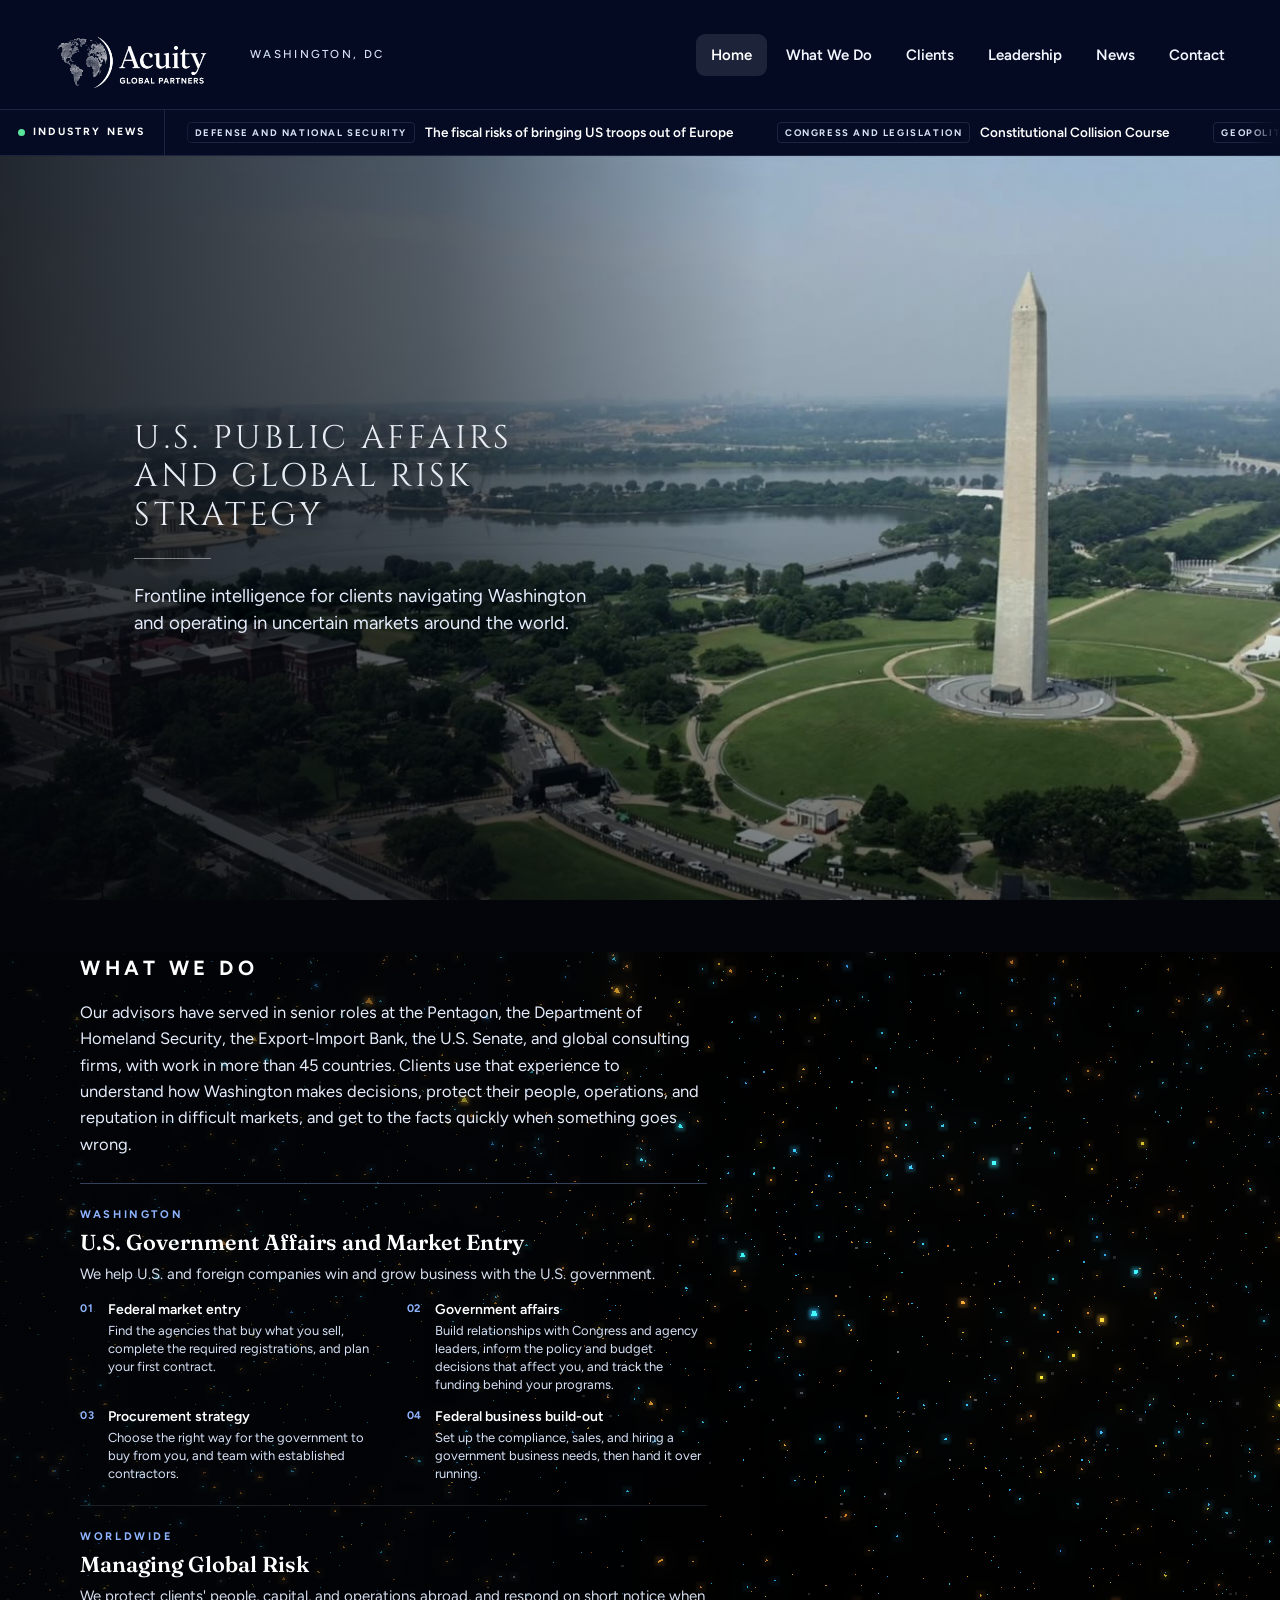
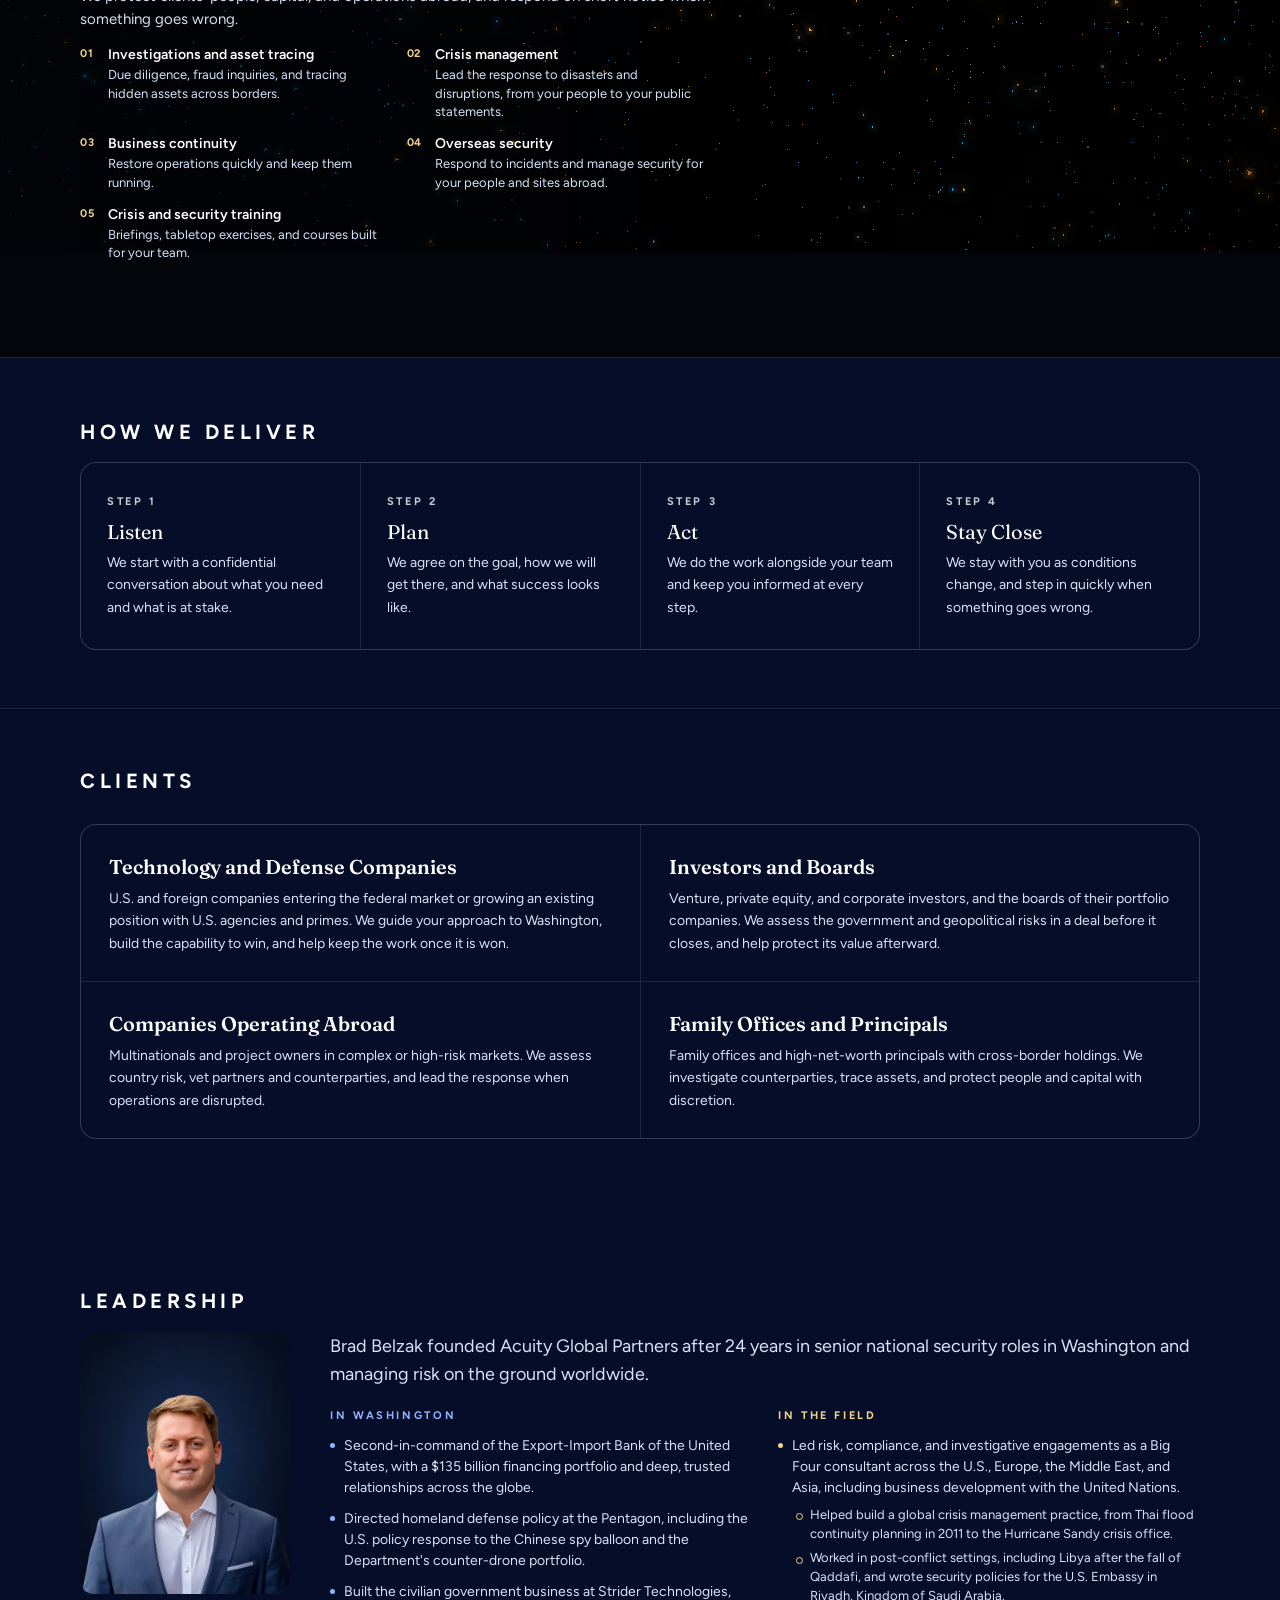
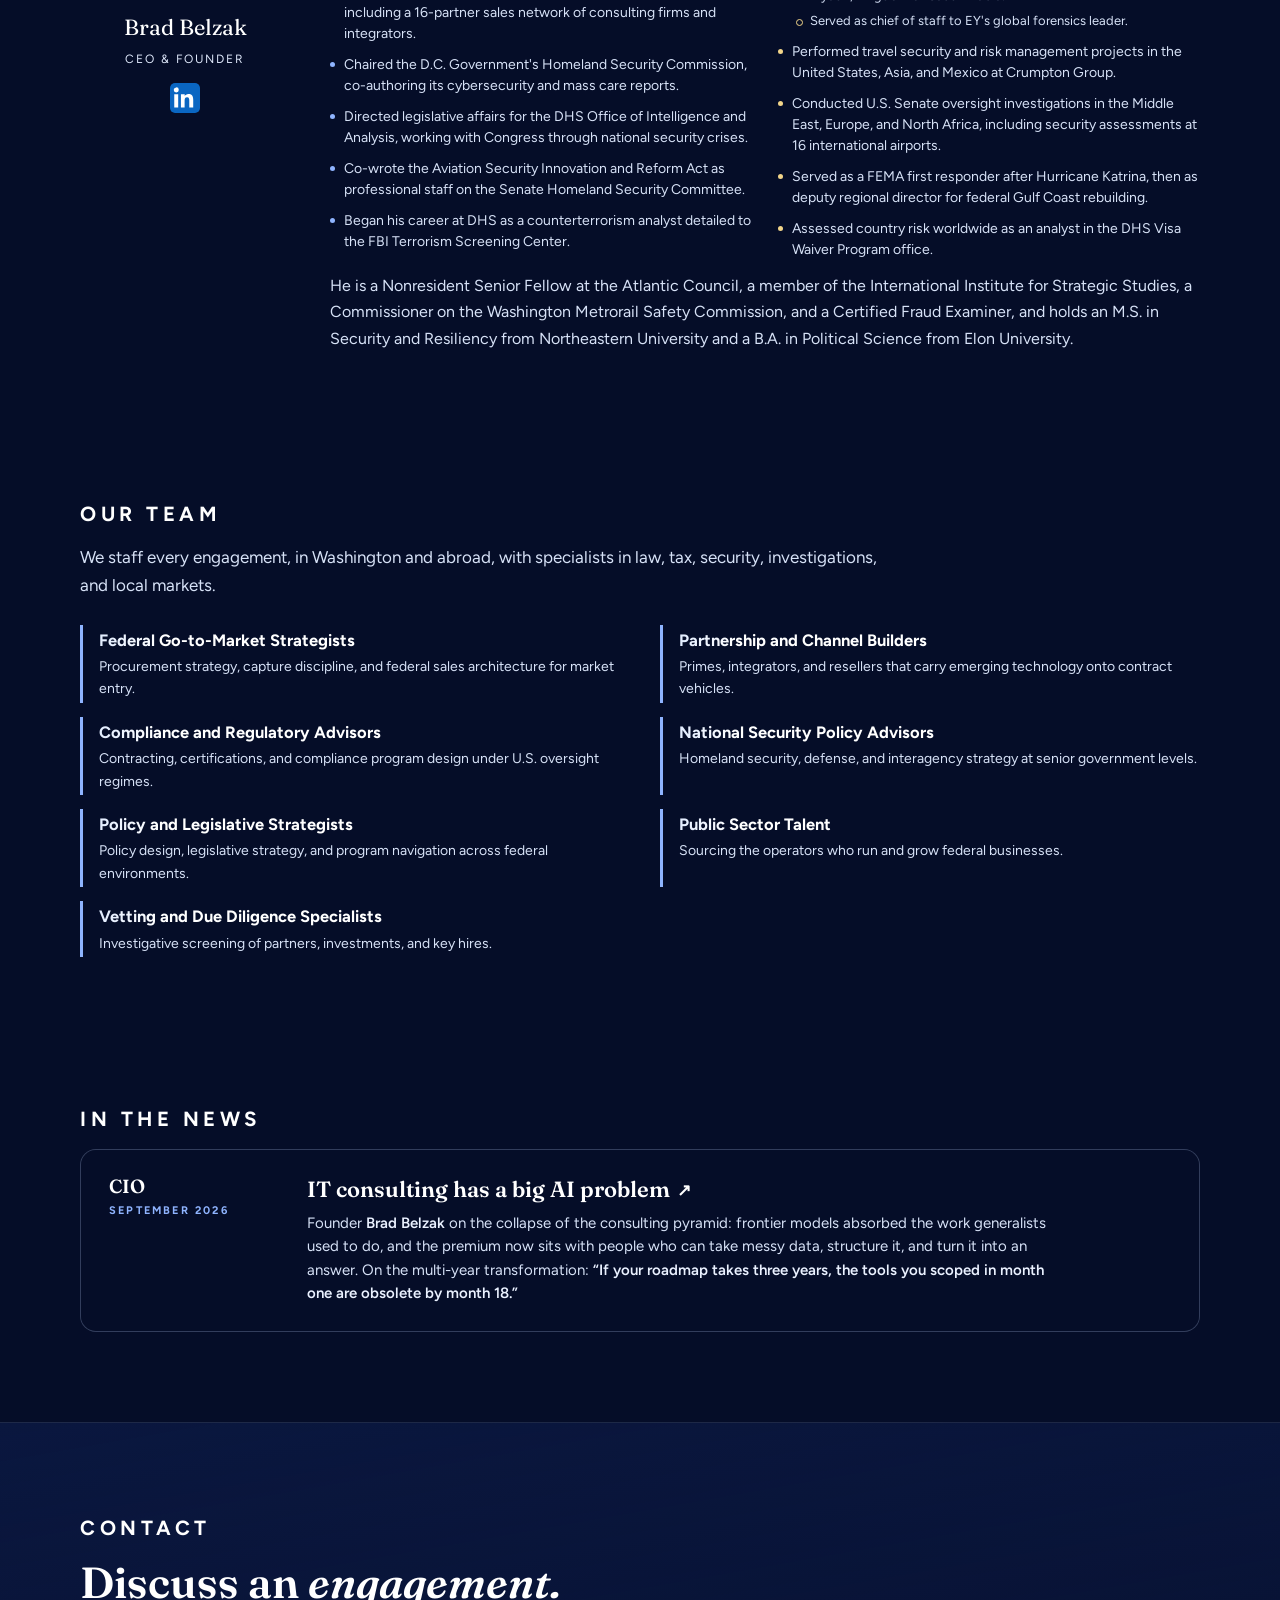
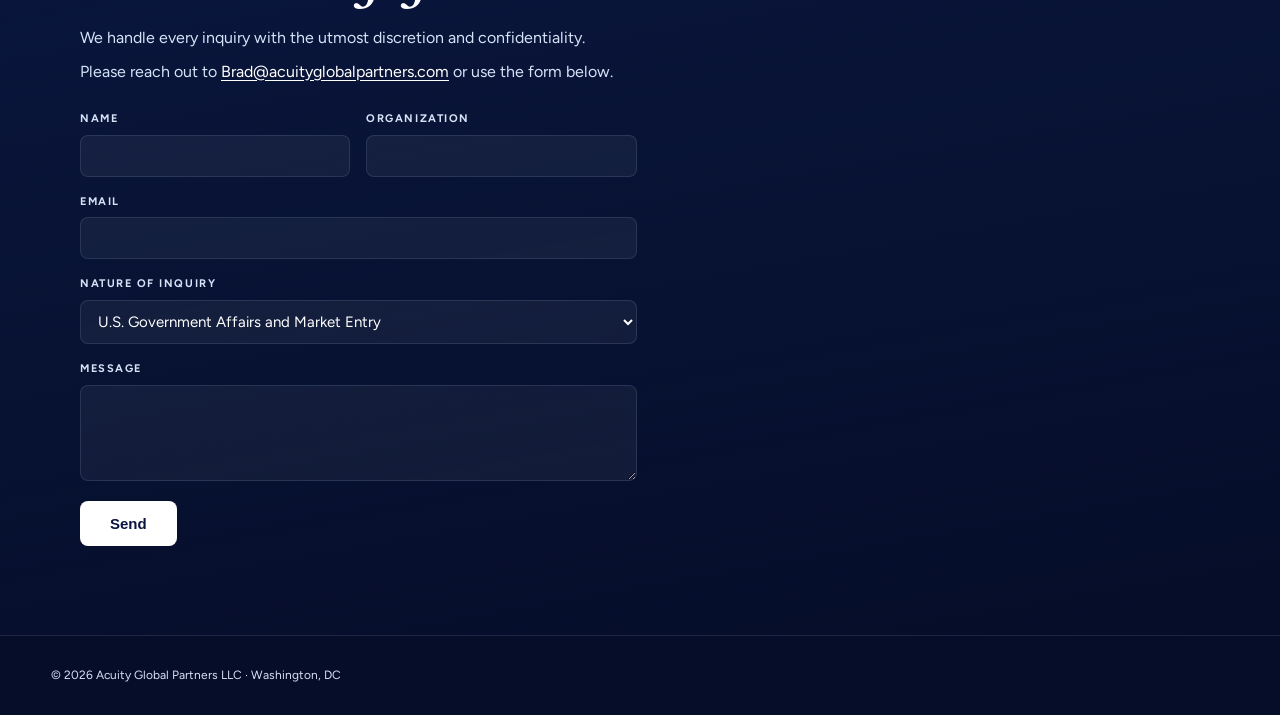
==== commit 62bfb3d9: "seo: Google Search Console verification" ====
--- a/index.html
+++ b/index.html
@@ -11,6 +11,7 @@
 <meta name="geo.region" content="US-DC">
 <meta name="geo.placename" content="Washington, DC">
 <meta name="theme-color" content="#050D28">
+<meta name="google-site-verification" content="sIO444nVohROGV6knM55COvAdEU9f0p_Ke-fJIQJSPI">
 <link rel="canonical" href="https://acuityglobalpartners.com/">
 <link rel="icon" href="/favicon.ico" sizes="48x48">
 <link rel="icon" type="image/png" sizes="32x32" href="agp/assets/favicon-32.png">
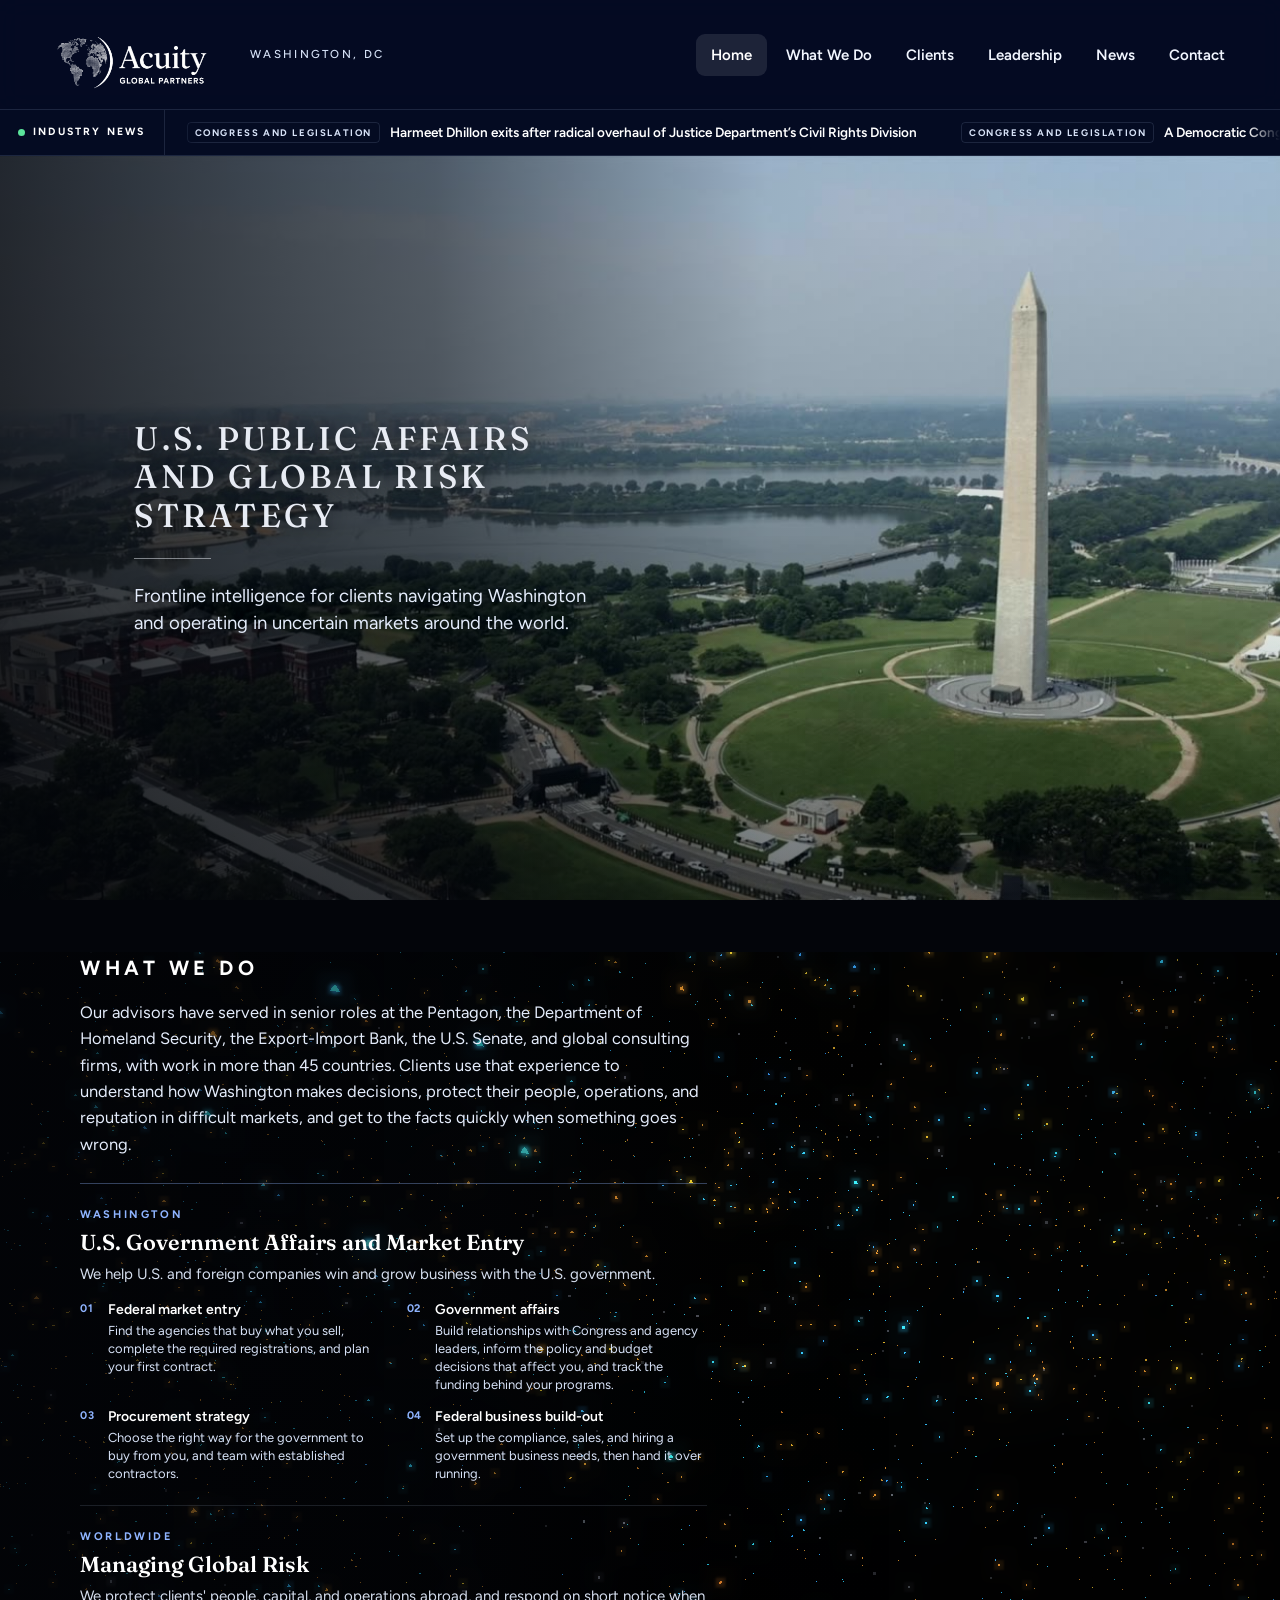
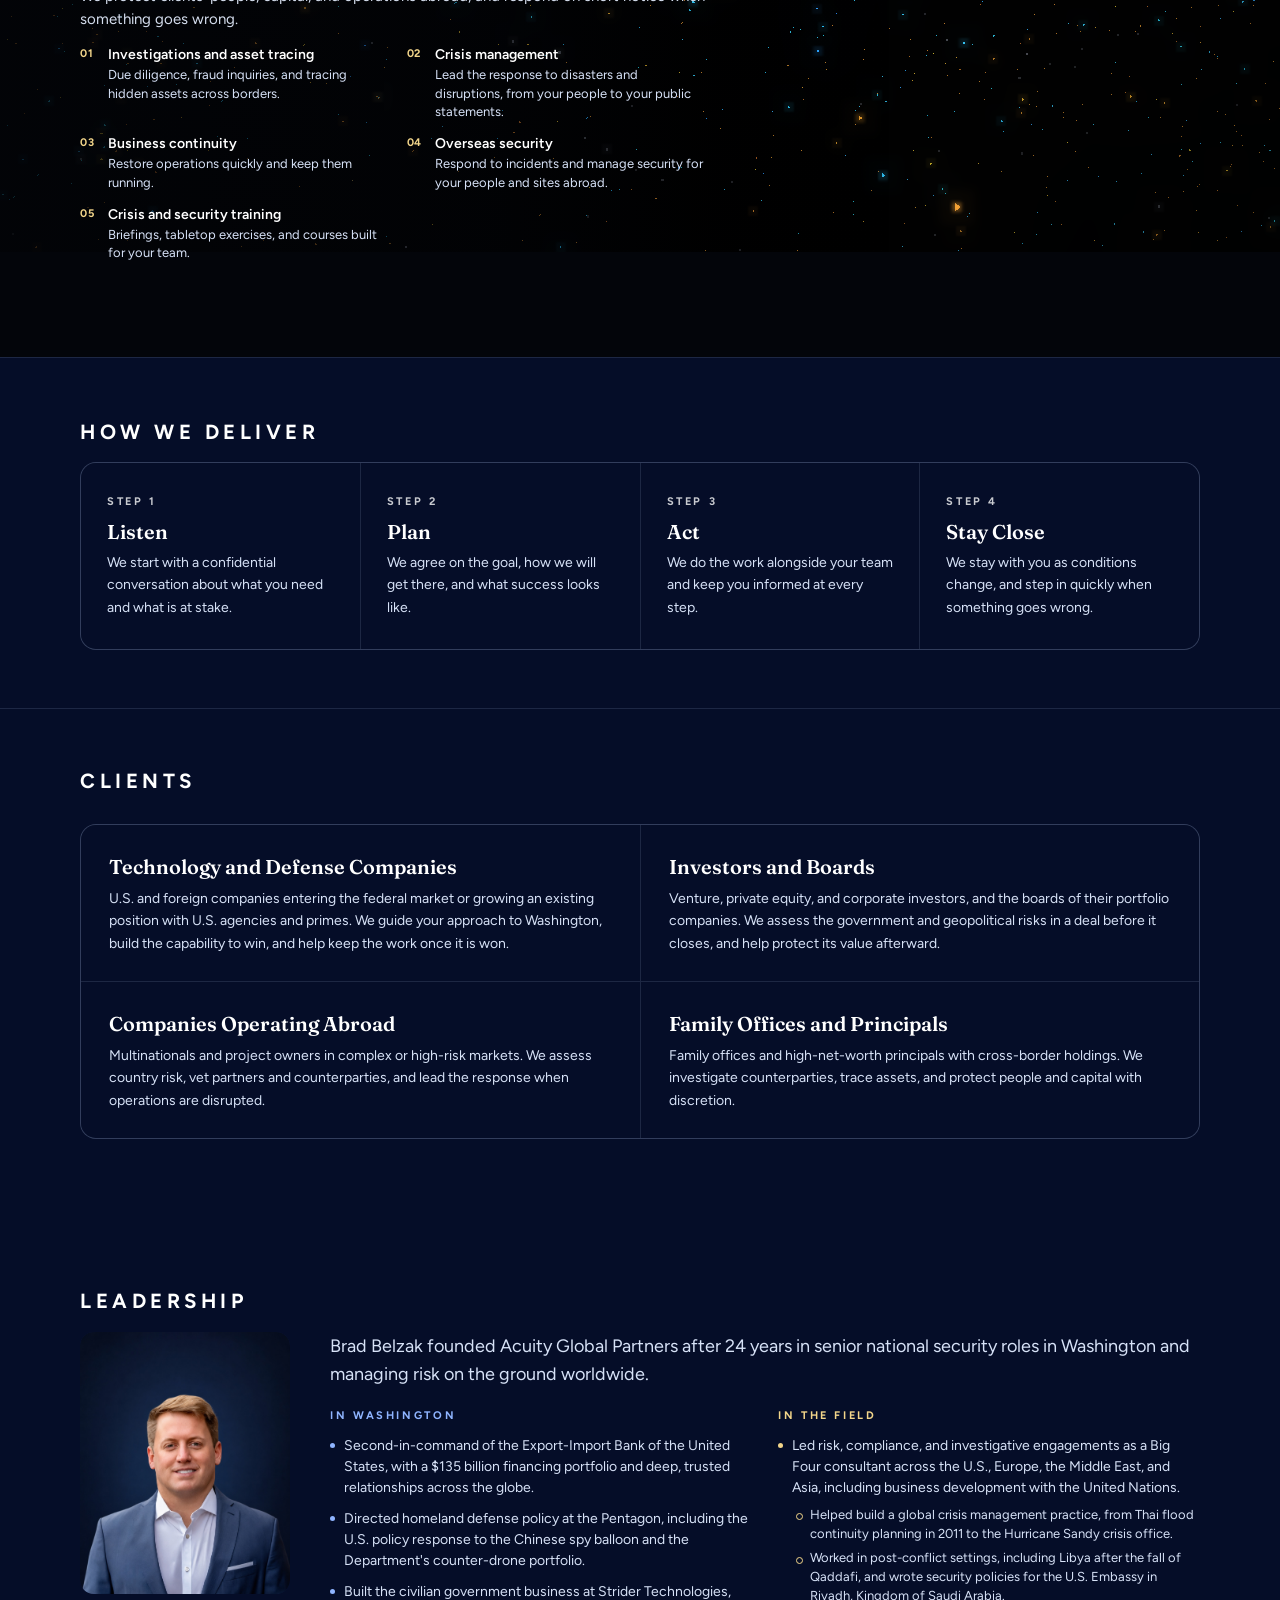
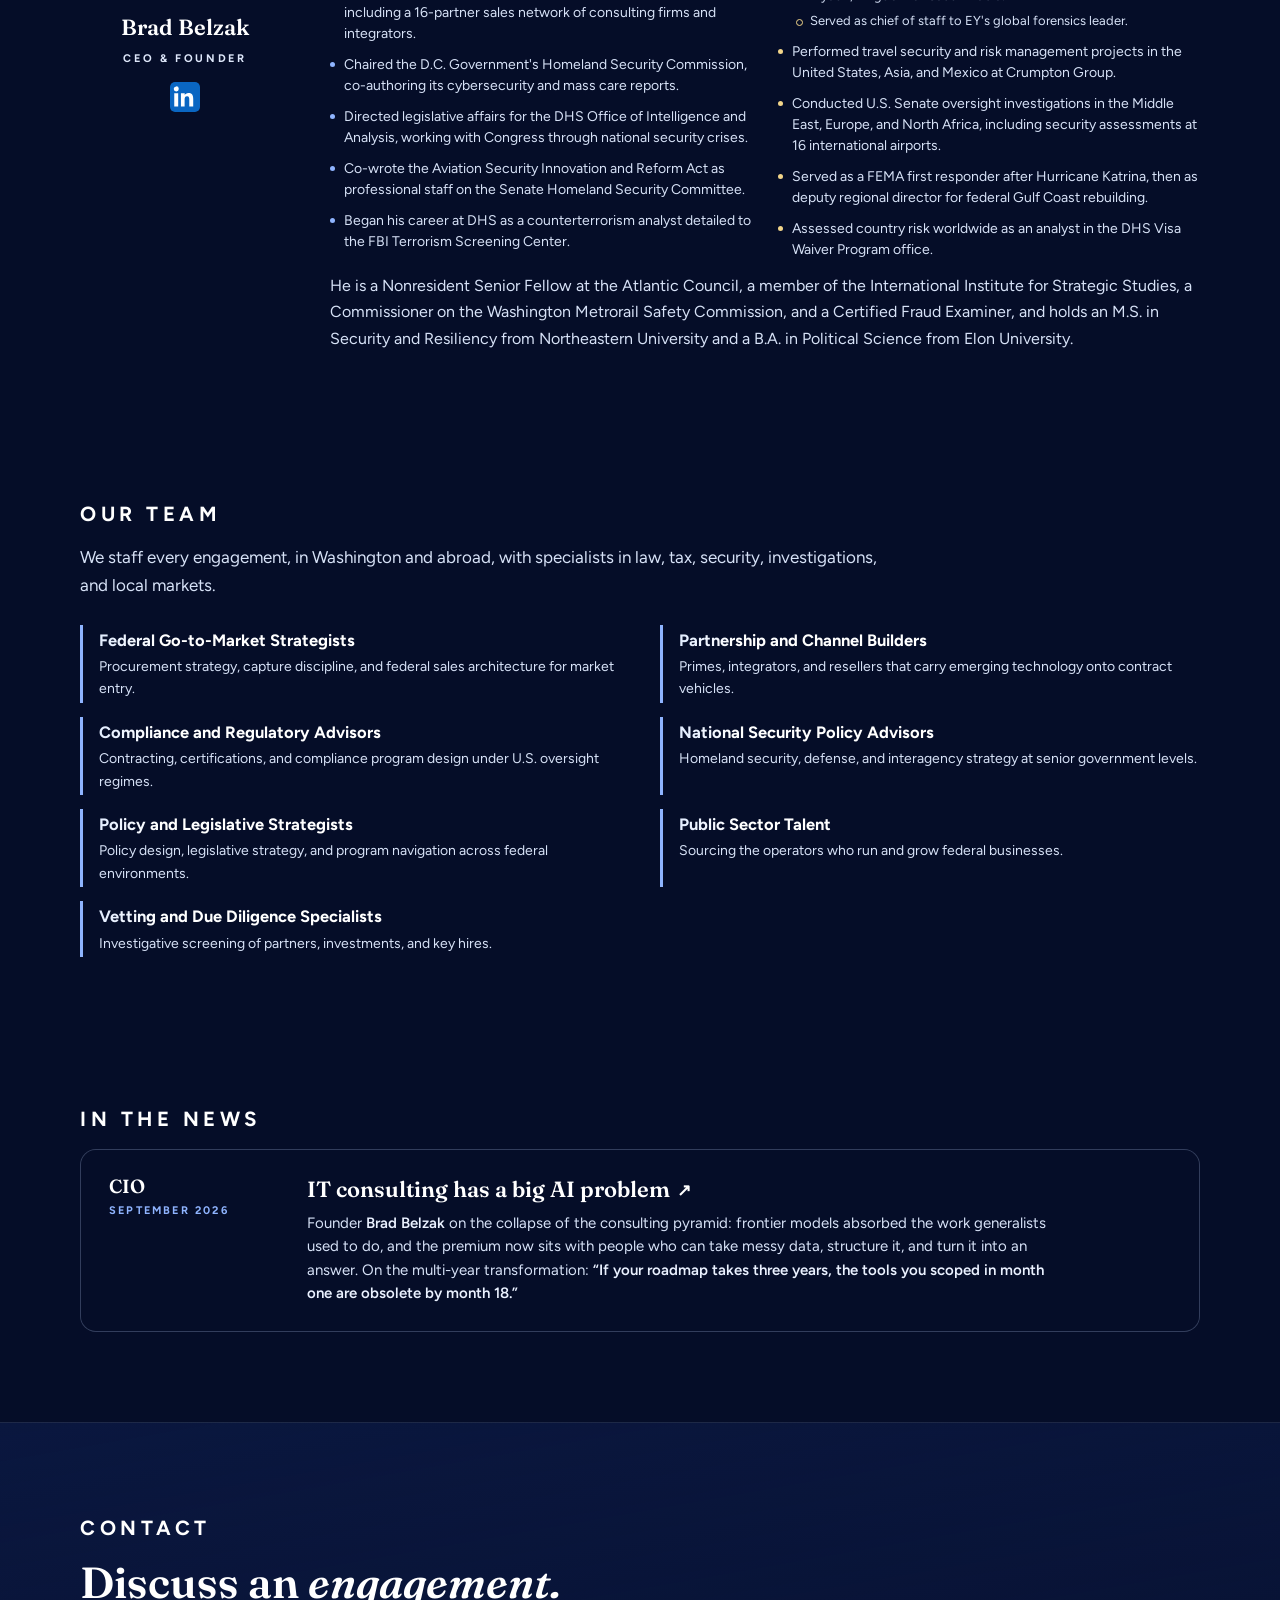
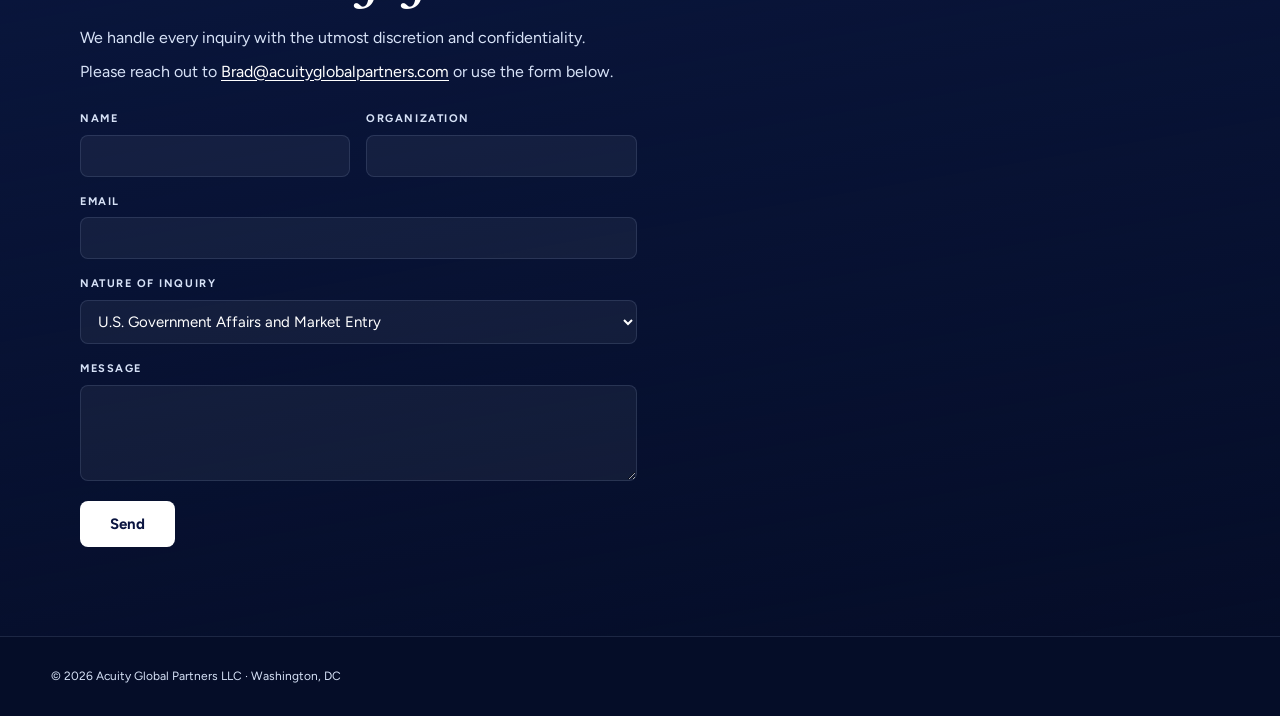
==== commit bca080ae: "site: unify typography (Fraunces + Figtree, drop Cinzel)" ====
--- a/index.html
+++ b/index.html
@@ -282,7 +282,7 @@
 </script>
 <link rel="preconnect" href="https://fonts.googleapis.com">
 <link rel="preconnect" href="https://fonts.gstatic.com" crossorigin>
-<link href="https://fonts.googleapis.com/css2?family=Cinzel:wght@400&family=Fraunces:ital,opsz,wght@0,9..144,500;0,9..144,600;0,9..144,700;1,9..144,500&family=Figtree:wght@400;500;600;700&display=swap" rel="stylesheet">
+<link href="https://fonts.googleapis.com/css2?family=Fraunces:ital,opsz,wght@0,9..144,500;0,9..144,600;0,9..144,700;1,9..144,500&family=Figtree:wght@400;500;600;700&display=swap" rel="stylesheet">
 <style>
 :root{--bg:#050D28;--fg:#FFFFFF;--dim:#D7E2F7;--line:rgba(190,215,255,.13);--line2:rgba(255,255,255,.35);--sidebg:#040B22;--card:linear-gradient(170deg,#0A173F,transparent);--glow:rgba(255,255,255,.35)}
 *{margin:0;padding:0;box-sizing:border-box}
@@ -388,8 +388,8 @@
 .wa-top{display:grid;grid-template-columns:210px 1fr;gap:40px;align-items:start;margin-top:8px}
 .portrait{max-width:210px;text-align:center}
 .phimg{width:100%;aspect-ratio:4/5;object-fit:cover;object-position:center 18%;border-radius:14px;background:#0A173F;display:block}
-.pname{font-family:'Fraunces',Georgia,serif;font-size:22px;color:#fff;margin-top:16px;text-align:center}
-.ptitle{font-size:12px;letter-spacing:.16em;text-transform:uppercase;color:#DEE7FA;margin-top:5px;text-align:center}
+.pname{font-family:'Fraunces',Georgia,serif;font-weight:600;font-size:22px;color:#fff;margin-top:16px;text-align:center}
+.ptitle{font-size:11px;font-weight:700;letter-spacing:.24em;text-transform:uppercase;color:#DEE7FA;margin-top:5px;text-align:center}
 .li-icon{display:inline-flex;margin-top:14px;border-radius:4px;overflow:hidden;transition:opacity .2s}
 .li-icon:hover{opacity:.85}
 @media(max-width:900px){.wa-top{grid-template-columns:1fr}.portrait{max-width:210px;margin:0 auto}}
@@ -434,7 +434,7 @@
 .dphases{display:grid;grid-template-columns:repeat(4,1fr);gap:1px;margin-top:14px;background:var(--line);border:1px solid var(--line);border-radius:16px;overflow:hidden}
 .dstep{background:var(--bg);padding:30px 26px}
 .dstep .dnum{font-size:11px;font-weight:700;letter-spacing:.24em;text-transform:uppercase;color:var(--fg);opacity:.78}
-.dstep .dname{font-family:'Fraunces',Georgia,serif;font-size:20px;color:var(--fg);margin:9px 0 9px;line-height:1.15}
+.dstep .dname{font-family:'Fraunces',Georgia,serif;font-weight:600;font-size:20px;color:var(--fg);margin:9px 0 9px;line-height:1.15}
 .dstep .dliner{color:var(--dim);font-size:14px;margin:0}
 @media(max-width:900px){.deliver{padding:56px 22px}.dphases{grid-template-columns:1fr}}
 
@@ -465,7 +465,7 @@
 #contactForm input:focus,#contactForm select:focus,#contactForm textarea:focus{outline:none;border-color:rgba(255,255,255,.55)}
 #contactForm select option{color:#0A1440}
 .f-row{display:grid;grid-template-columns:1fr 1fr;gap:16px}
-.modal-send{background:#fff;color:#0A1440;border:none;border-radius:8px;padding:14px 30px;font-weight:700;font-size:15px;cursor:pointer;margin-top:4px;transition:opacity .2s}
+.modal-send{font-family:inherit;background:#fff;color:#0A1440;border:none;border-radius:8px;padding:14px 30px;font-weight:700;font-size:15px;cursor:pointer;margin-top:4px;transition:opacity .2s}
 .modal-send:hover{opacity:.9}
 .modal-note{font-size:12px;color:var(--dim);margin-top:14px}
 @media(max-width:600px){.f-row{grid-template-columns:1fr}.modal-card{padding:28px 22px}}
@@ -847,6 +847,7 @@
   .psum{font-size:15.5px}
 }
 }
+button,input,select,textarea{font-family:inherit}
 </style>
 <link rel="stylesheet" href="agp/assets/news-feed.css?v=2">
 <link rel="stylesheet" href="agp/assets/spacing-audit.css?v=2">
@@ -856,7 +857,7 @@
 .hero--cities .hero__stars{position:absolute;inset:0;z-index:0;background-image:radial-gradient(1px 1px at 12% 18%,rgba(255,255,255,.55) 50%,transparent 51%),radial-gradient(1px 1px at 28% 72%,rgba(255,255,255,.4) 50%,transparent 51%),radial-gradient(1.5px 1.5px at 44% 32%,rgba(255,255,255,.5) 50%,transparent 51%),radial-gradient(1px 1px at 61% 85%,rgba(255,255,255,.35) 50%,transparent 51%),radial-gradient(1px 1px at 73% 14%,rgba(255,255,255,.5) 50%,transparent 51%),radial-gradient(1.5px 1.5px at 86% 52%,rgba(255,255,255,.45) 50%,transparent 51%),radial-gradient(1px 1px at 92% 78%,rgba(255,255,255,.35) 50%,transparent 51%),radial-gradient(1px 1px at 8% 48%,rgba(255,255,255,.4) 50%,transparent 51%),radial-gradient(1px 1px at 52% 60%,rgba(255,255,255,.3) 50%,transparent 51%),radial-gradient(1px 1px at 36% 8%,rgba(255,255,255,.45) 50%,transparent 51%)}
 .hero--cities .hero__grid{position:relative;z-index:2;display:grid;grid-template-columns:minmax(0,1fr) 400px;gap:clamp(32px,5vw,80px);align-items:center;width:100%}
 .hero--cities .htitle{position:relative;left:auto;top:auto;transform:none;max-width:620px;padding:0}
-.hero--cities .hname{font-family:'Cinzel','Palatino Linotype',Palatino,Georgia,serif;font-weight:400;font-size:clamp(22px,2.45vw,38px);letter-spacing:.09em;text-transform:uppercase;color:#E8ECF4;line-height:1.18;margin:0;max-width:none}
+.hero--cities .hname{font-family:'Fraunces',Georgia,serif;font-weight:500;font-size:clamp(22px,2.45vw,38px);letter-spacing:.09em;text-transform:uppercase;color:#E8ECF4;line-height:1.18;margin:0;max-width:none}
 .hero--cities .hdiv{width:clamp(48px,6vw,96px);height:1px;background:rgba(232,236,244,.5);margin:clamp(16px,1.8vw,26px) 0}
 .hero--cities .hsub{margin:0;max-width:540px;font-size:clamp(15px,1.45vw,19px);color:#E4ECFB;line-height:1.5}
 .hero--cities .wwd-anim{position:relative;top:auto}
@@ -866,7 +867,7 @@
 .hero--video .hero__video{position:absolute;inset:0;width:100%;height:100%;object-fit:cover;z-index:0}
 .hero--video .tint{z-index:1;pointer-events:none;background:linear-gradient(90deg,rgba(3,5,10,.84) 0%,rgba(3,5,10,.6) 34%,rgba(3,5,10,.18) 60%,rgba(3,5,10,.05) 100%),linear-gradient(0deg,rgba(3,5,10,.5) 0%,rgba(3,5,10,0) 40%)}
 .hero--video .htitle{z-index:3;max-width:min(640px,54vw)}
-.hero--video .hname{font-family:'Cinzel','Palatino Linotype',Palatino,Georgia,serif;font-weight:400;font-size:clamp(22px,2.55vw,40px);letter-spacing:.1em;text-transform:uppercase;color:#E8ECF4;line-height:1.18;margin:0;max-width:none;text-shadow:0 2px 24px rgba(0,0,0,.75)}
+.hero--video .hname{font-family:'Fraunces',Georgia,serif;font-weight:500;font-size:clamp(22px,2.55vw,40px);letter-spacing:.1em;text-transform:uppercase;color:#E8ECF4;line-height:1.18;margin:0;max-width:none;text-shadow:0 2px 24px rgba(0,0,0,.75)}
 .hero--video .hdiv{width:clamp(48px,6vw,96px);height:1px;background:rgba(232,236,244,.5);margin:clamp(16px,1.8vw,26px) 0}
 .hero--video .hsub{margin:0;max-width:540px;font-size:clamp(15px,1.45vw,19px);color:#E4ECFB;line-height:1.5;text-shadow:0 2px 20px rgba(0,0,0,.7)}
 @media(max-width:760px){.hero.hero--video{align-items:flex-end;min-height:max(calc(100svh - var(--agp-chrome,180px)),430px)}.hero--video .tint{background:linear-gradient(0deg,rgba(3,5,10,.92) 0%,rgba(3,5,10,.62) 40%,rgba(3,5,10,.15) 70%)}.hero--video .htitle{max-width:none;padding:0 22px clamp(22px,4vh,40px)}.hero--video .hname{font-size:clamp(20px,6.4vw,30px)}.hero--video .hsub{font-size:14px}}
@@ -876,7 +877,7 @@
 /* keep the left side dark enough for the words while the energy passes behind them */
 .hero--globe .tint{z-index:1;pointer-events:none;background:linear-gradient(90deg,rgba(3,5,10,.82) 0%,rgba(3,5,10,.55) 30%,rgba(3,5,10,.12) 52%,rgba(3,5,10,0) 64%)}
 .hero--globe .htitle{z-index:3;max-width:min(620px,52vw)}
-.hero--globe .hname{font-family:'Cinzel','Palatino Linotype',Palatino,Georgia,serif;font-weight:400;font-size:clamp(22px,2.55vw,40px);letter-spacing:.1em;text-transform:uppercase;color:#E8ECF4;line-height:1.18;margin:0;max-width:none;text-shadow:0 2px 24px rgba(0,0,0,.75)}
+.hero--globe .hname{font-family:'Fraunces',Georgia,serif;font-weight:500;font-size:clamp(22px,2.55vw,40px);letter-spacing:.1em;text-transform:uppercase;color:#E8ECF4;line-height:1.18;margin:0;max-width:none;text-shadow:0 2px 24px rgba(0,0,0,.75)}
 .hero--globe .hdiv{width:clamp(48px,6vw,96px);height:1px;background:rgba(232,236,244,.5);margin:clamp(16px,1.8vw,26px) 0}
 .hero--globe .htag{font-family:'Figtree',sans-serif;font-weight:600;font-size:clamp(13px,1.3vw,18px);letter-spacing:.26em;text-transform:uppercase;color:#fff;line-height:1.45;margin:0;max-width:none;text-shadow:0 2px 20px rgba(0,0,0,.7)}
 .hero--globe .hsub{margin:0;max-width:520px;font-size:clamp(15px,1.45vw,19px)}
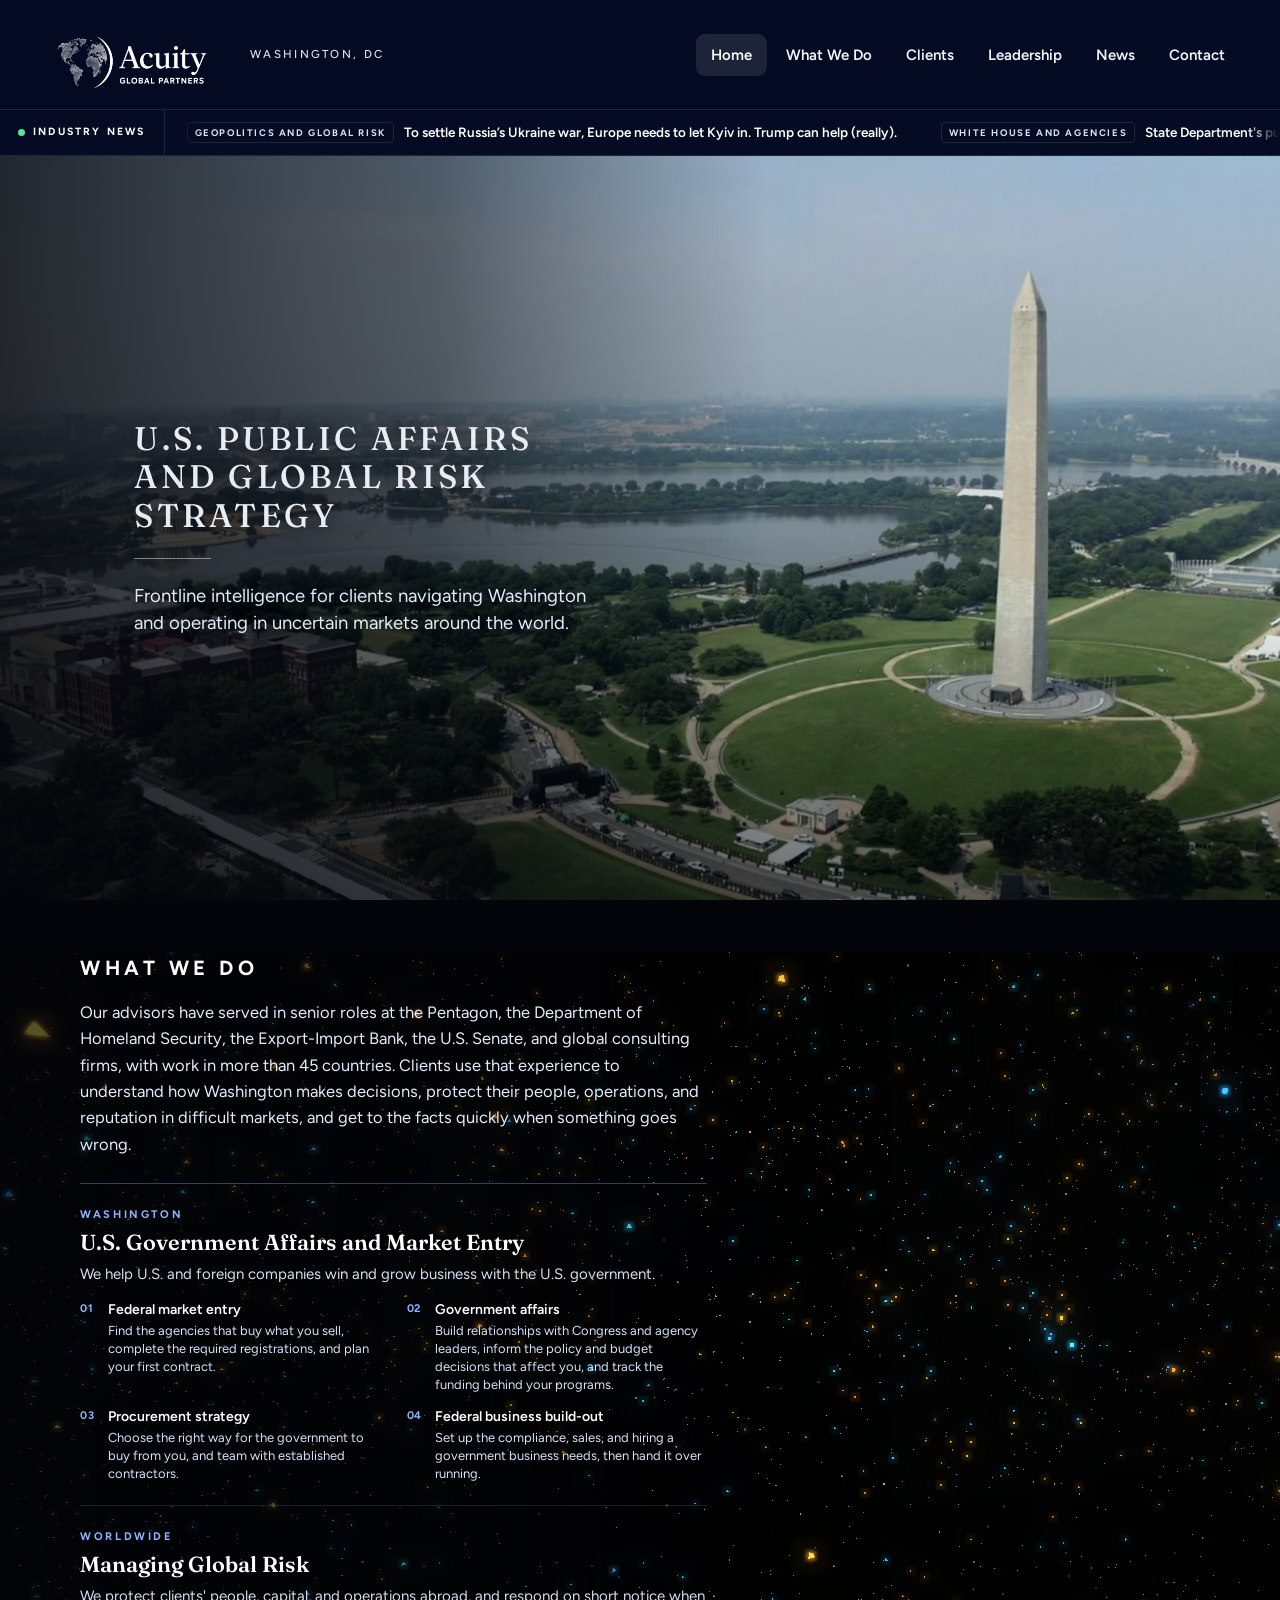
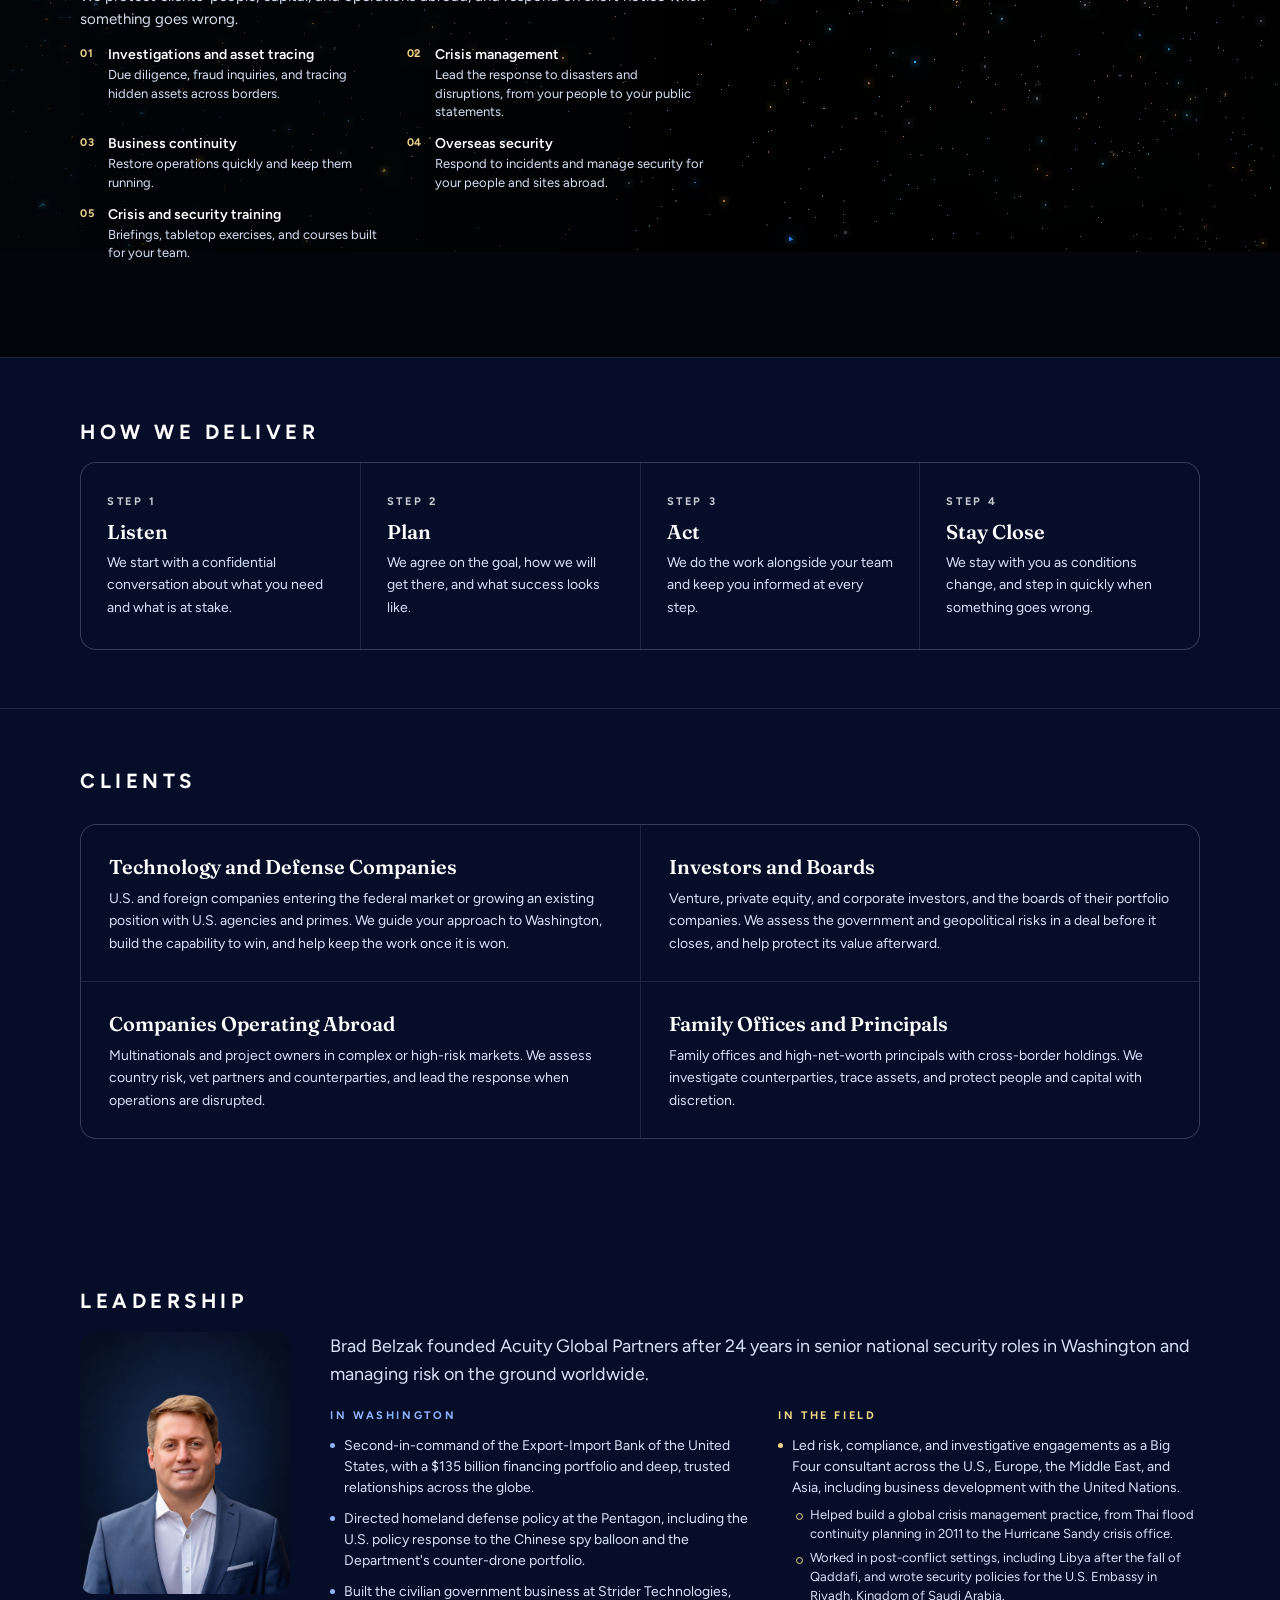
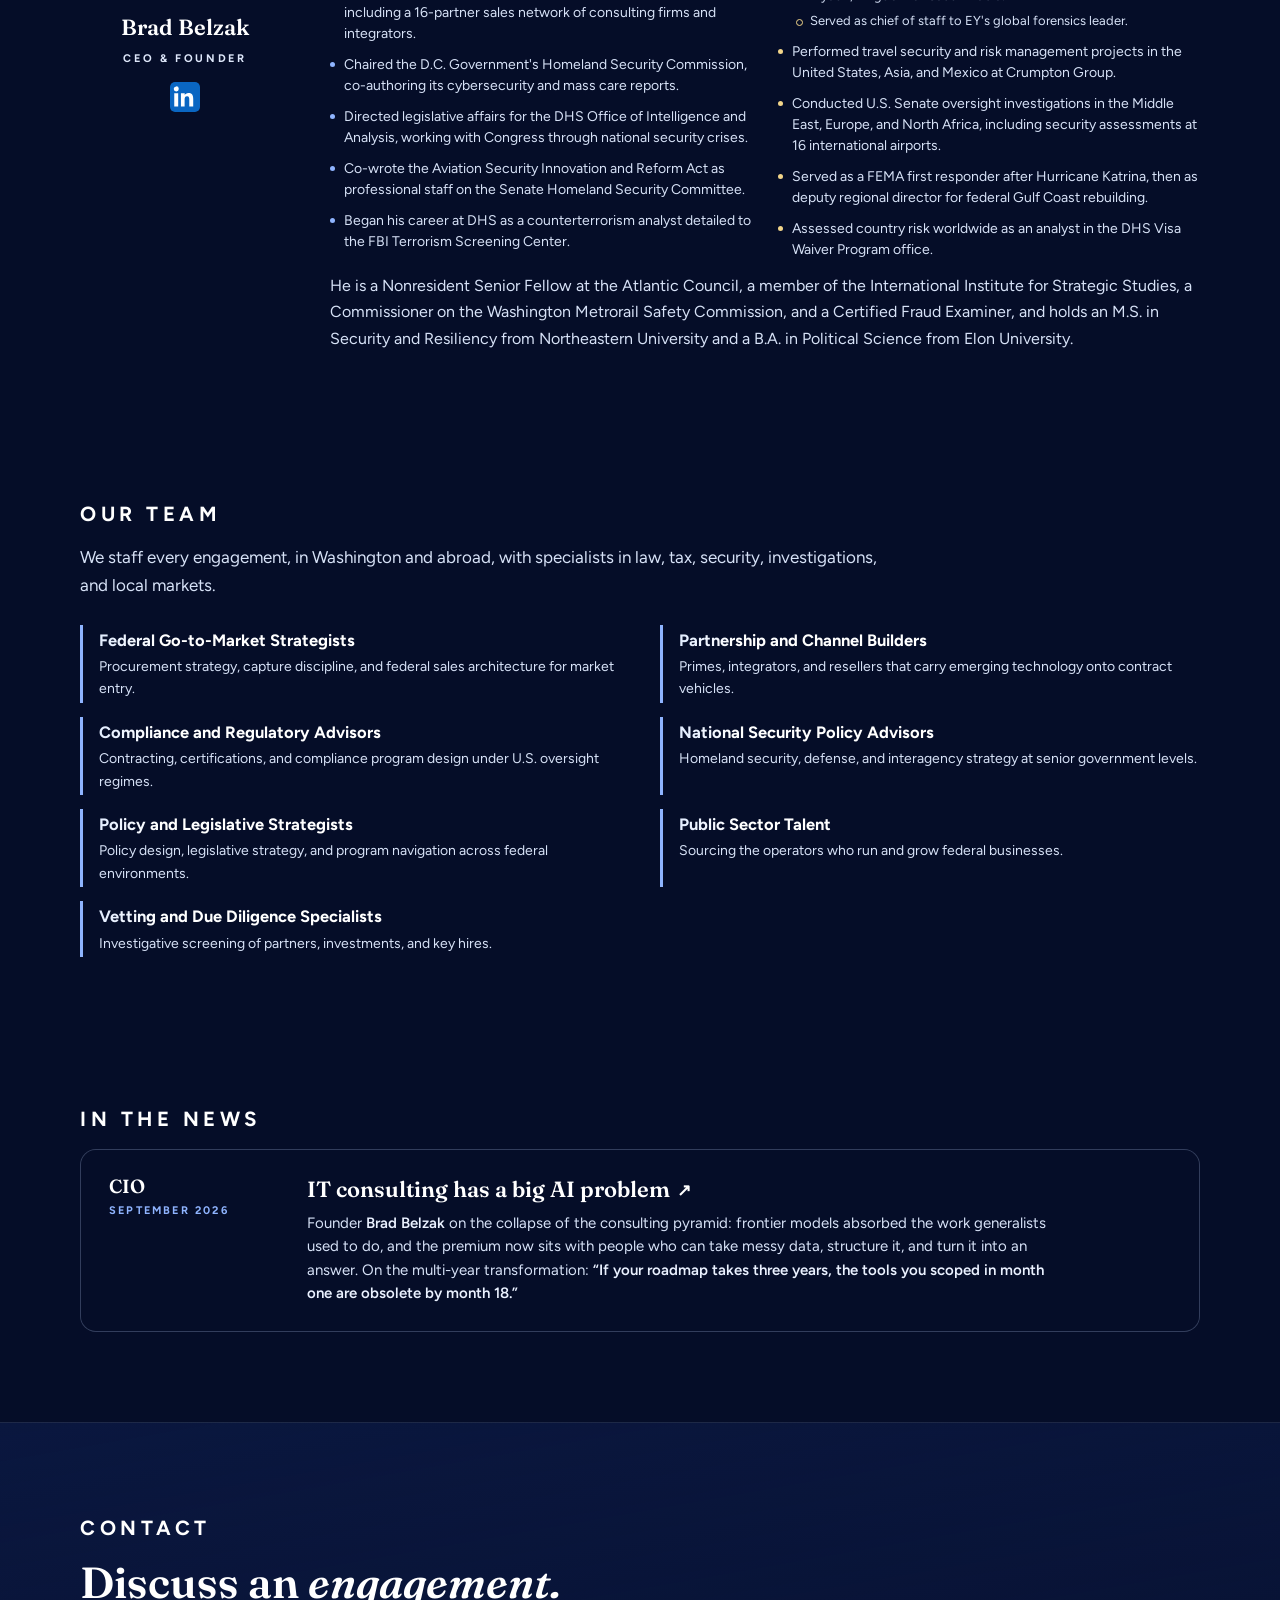
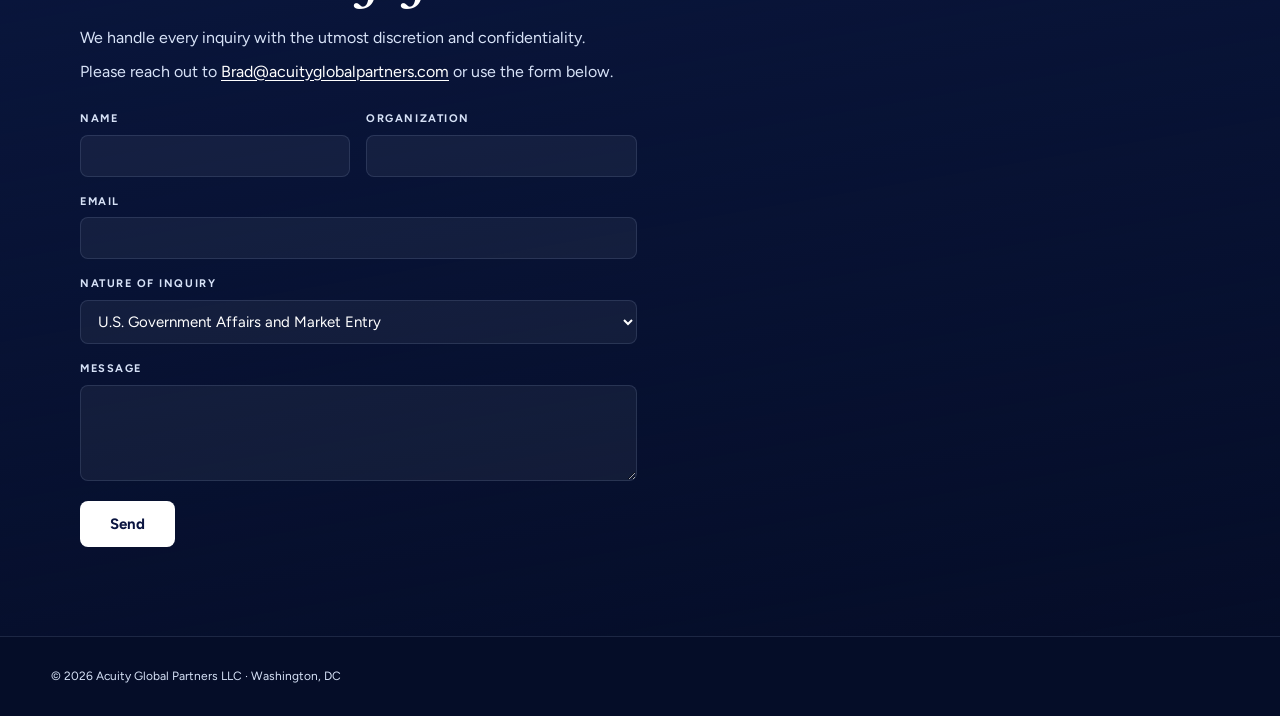
==== commit 29608dbc: "site: hero starts on landing, loops without gaps" ====
--- a/index.html
+++ b/index.html
@@ -12,6 +12,8 @@
 <meta name="geo.placename" content="Washington, DC">
 <meta name="theme-color" content="#050D28">
 <meta name="google-site-verification" content="sIO444nVohROGV6knM55COvAdEU9f0p_Ke-fJIQJSPI">
+<link rel="preload" as="video" href="agp/assets/agp-hero.mp4?v=2" type="video/mp4" media="(min-width: 761px)">
+<link rel="preload" as="video" href="agp/assets/agp-hero-m.mp4" type="video/mp4" media="(max-width: 760px)">
 <link rel="canonical" href="https://acuityglobalpartners.com/">
 <link rel="icon" href="/favicon.ico" sizes="48x48">
 <link rel="icon" type="image/png" sizes="32x32" href="agp/assets/favicon-32.png">
@@ -932,7 +934,7 @@
        and change src below to "agp/assets/agp-hero.mp4". The draft streams it from Higgsfield's CDN. -->
   <video class="hero__video" autoplay muted loop playsinline preload="auto" aria-hidden="true" poster="agp/assets/agp-hero-poster.jpg">
     <source src="agp/assets/agp-hero-m.mp4" type="video/mp4" media="(max-width: 760px)">
-    <source src="agp/assets/agp-hero.mp4" type="video/mp4">
+    <source src="agp/assets/agp-hero.mp4?v=2" type="video/mp4">
   </video>
   <div class="tint"></div>
   <div class="htitle">
@@ -1364,16 +1366,25 @@
 <script>
 (function(){
   var v=document.querySelector('.hero__video'); if(!v) return;
-  v.muted=true; v.defaultMuted=true; v.setAttribute('muted','');
+  v.muted=true; v.defaultMuted=true; v.setAttribute('muted',''); v.loop=true;
   function go(){ try{ var p=v.play(); if(p&&p.catch) p.catch(function(){}); }catch(e){} }
+  // start the moment enough is buffered, not only at the autoplay check
+  ['loadedmetadata','loadeddata','canplay','canplaythrough'].forEach(function(e){ v.addEventListener(e,function(){ if(v.paused) go(); }); });
+  // guarantee the loop even where the loop attribute is ignored
+  v.addEventListener('ended',function(){ v.currentTime=0; go(); });
+  // recover from stalls and silent pauses
+  v.addEventListener('stalled',function(){ setTimeout(go,800); });
+  v.addEventListener('suspend',function(){ if(v.paused && v.readyState>=3) go(); });
+  v.addEventListener('pause',function(){ if(!document.hidden && !v.ended) setTimeout(go,300); });
+  document.addEventListener('visibilitychange',function(){ if(!document.hidden) go(); });
+  window.addEventListener('pageshow',go);
+  // last resort where the browser blocks autoplay: first touch or scroll starts it
   var evs=['touchstart','touchend','pointerdown','scroll','click','keydown'];
   function kick(){ go(); if(!v.paused){ evs.forEach(function(e){ window.removeEventListener(e,kick); }); } }
   evs.forEach(function(e){ window.addEventListener(e,kick,{passive:true}); });
-  document.addEventListener('visibilitychange',function(){ if(!document.hidden) go(); });
-  window.addEventListener('pageshow',go);
-  v.addEventListener('loadeddata',go);
-  v.addEventListener('stalled',function(){ setTimeout(go,800); });
-  v.addEventListener('pause',function(){ if(!document.hidden) setTimeout(go,300); });
+  // watchdog: if nothing is playing a few seconds in, nudge again
+  var tries=0, t=setInterval(function(){ if(!v.paused || ++tries>10){ clearInterval(t); return; } v.load&&v.readyState===0&&v.load(); go(); },1500);
+  if(v.readyState>=2) go(); else v.load();
   go();
 })();
 </script>
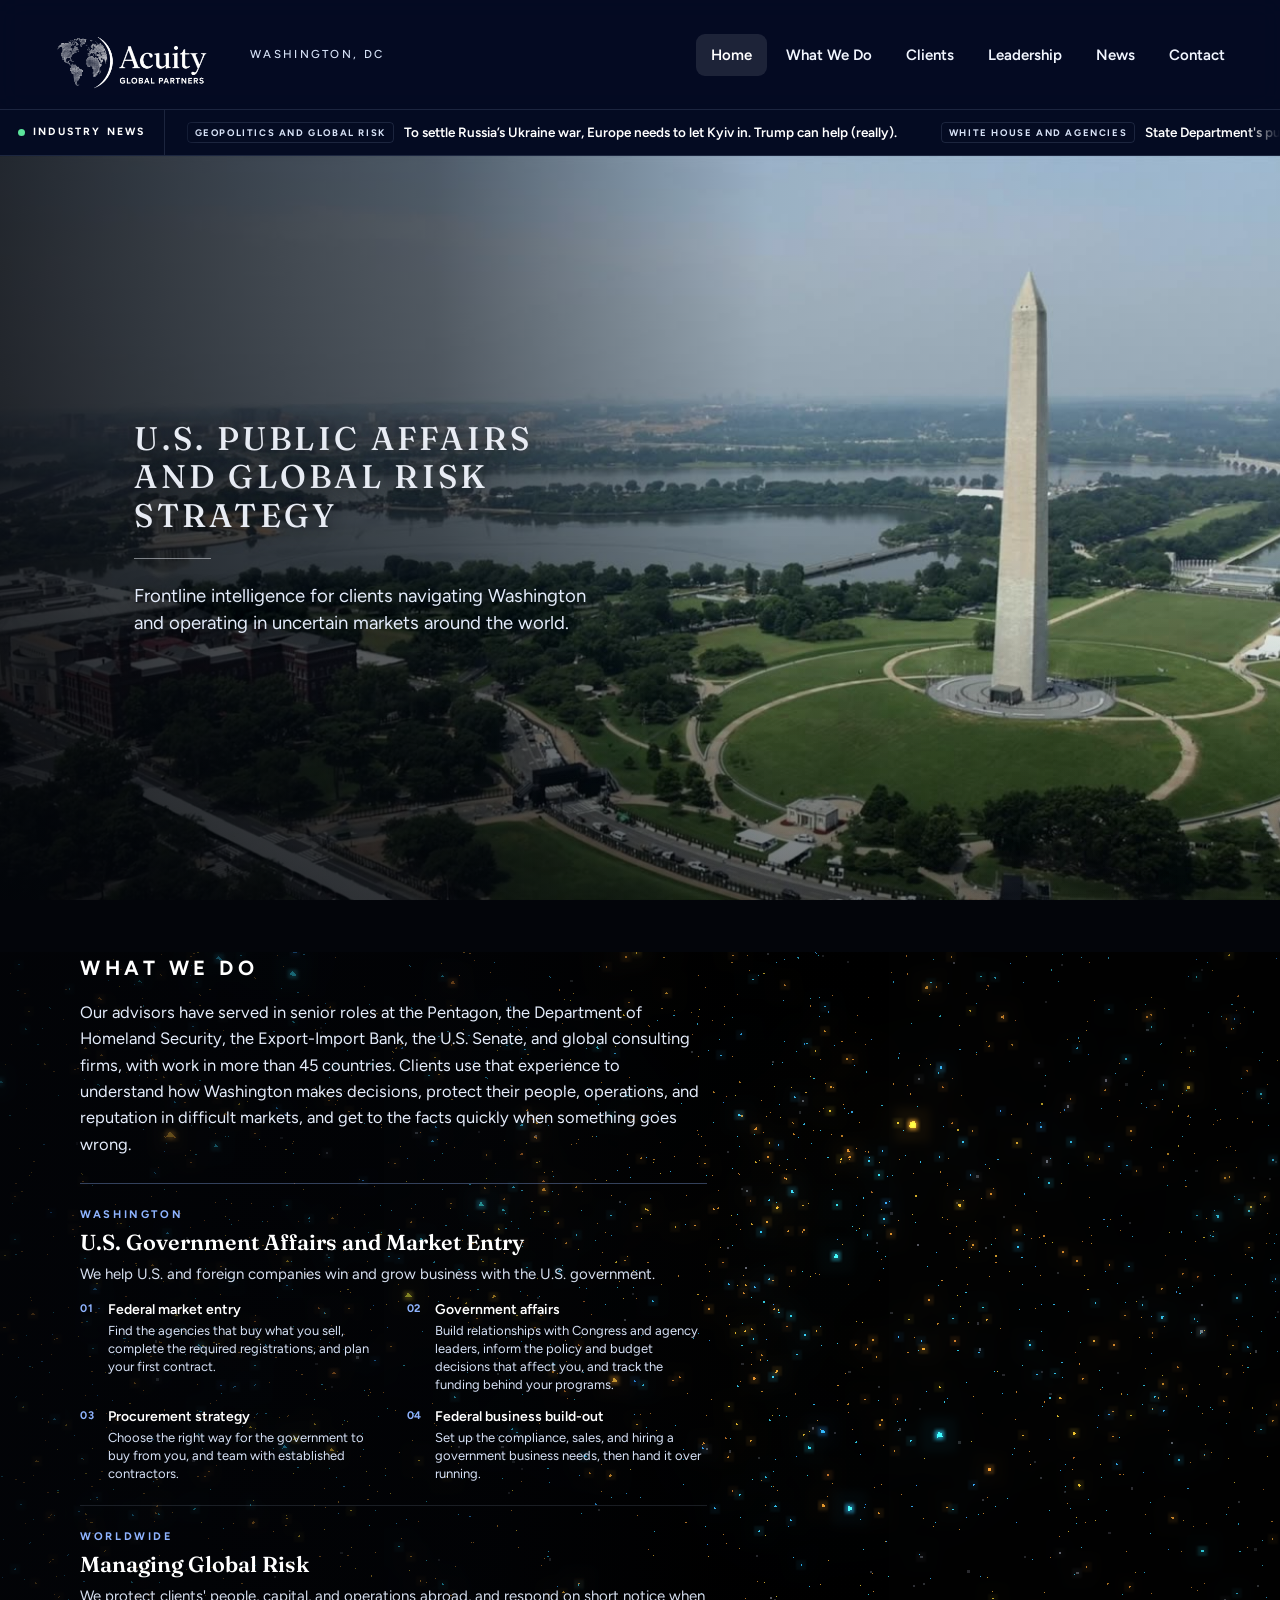
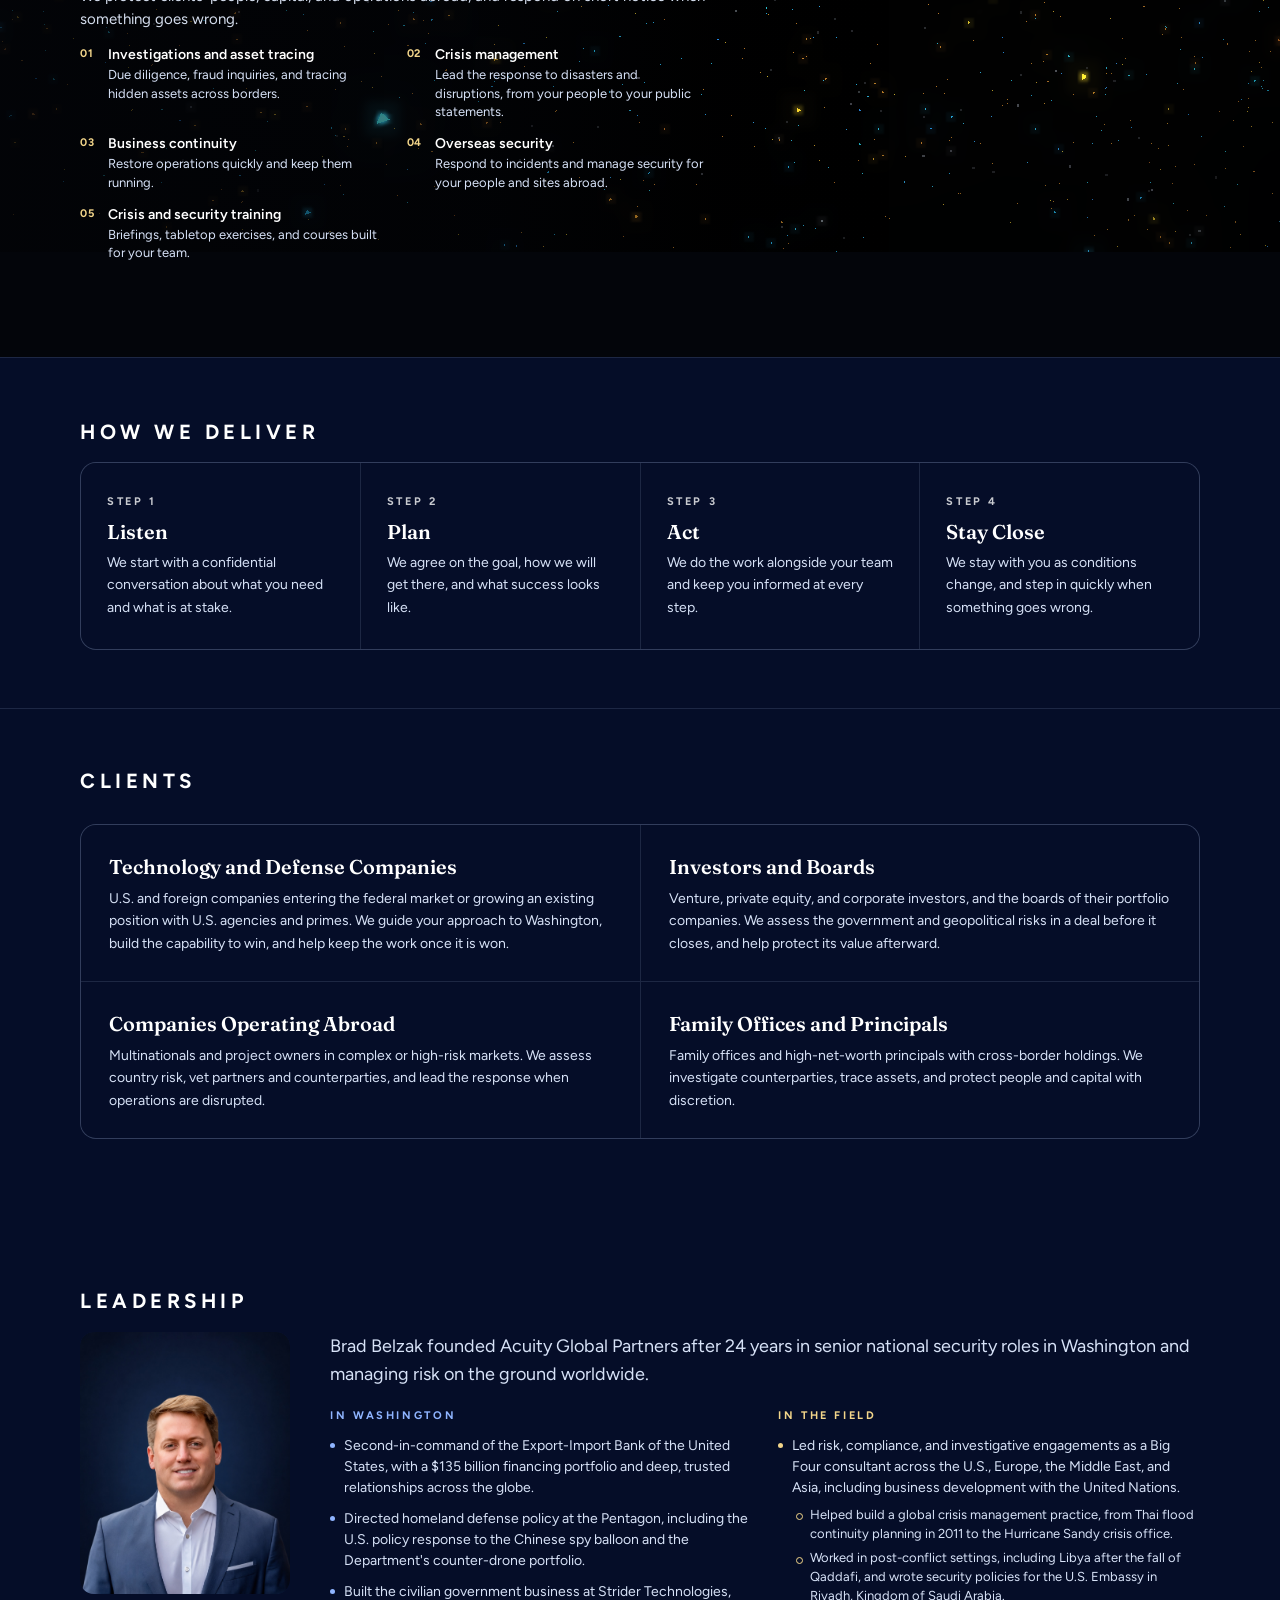
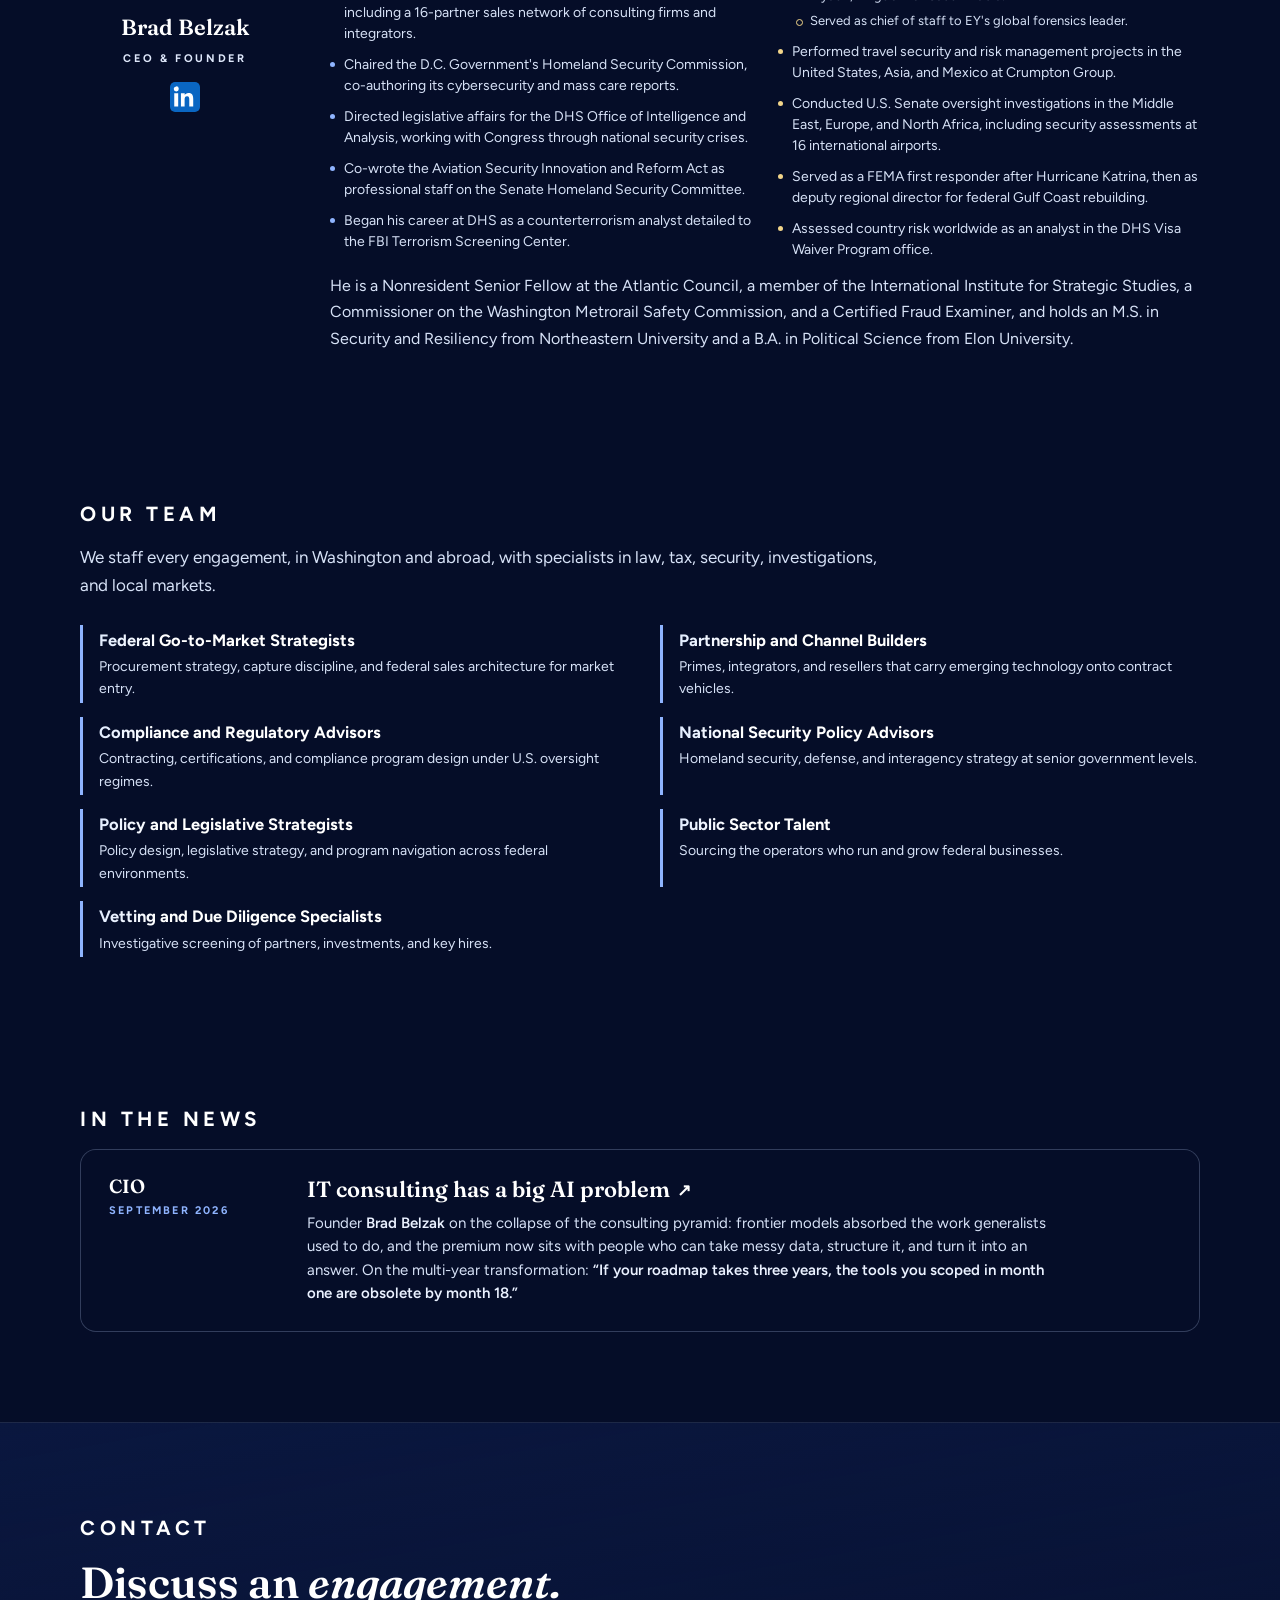
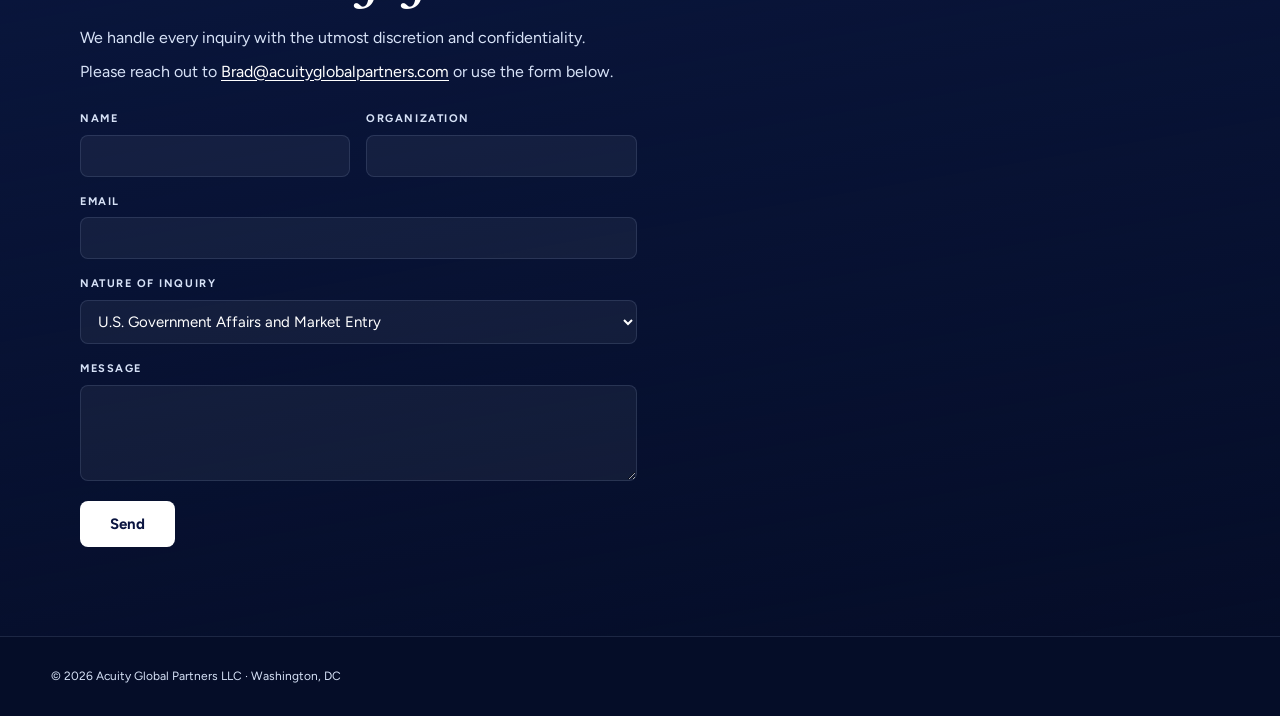
==== commit 953cfd8c: "site: hero plays on landing even when autoplay is blocked" ====
--- a/index.html
+++ b/index.html
@@ -850,6 +850,8 @@
 }
 }
 button,input,select,textarea{font-family:inherit}
+.hero__video::-webkit-media-controls,.hero__video::-webkit-media-controls-start-playback-button{display:none!important;-webkit-appearance:none}
+img.hero__anim{object-fit:cover}
 </style>
 <link rel="stylesheet" href="agp/assets/news-feed.css?v=2">
 <link rel="stylesheet" href="agp/assets/spacing-audit.css?v=2">
@@ -1367,7 +1369,21 @@
 (function(){
   var v=document.querySelector('.hero__video'); if(!v) return;
   v.muted=true; v.defaultMuted=true; v.setAttribute('muted',''); v.loop=true;
-  function go(){ try{ var p=v.play(); if(p&&p.catch) p.catch(function(){}); }catch(e){} }
+  var swapped=false;
+  function swap(){
+    if(swapped) return; swapped=true;
+    var img=document.createElement('img');
+    img.className=v.className+' hero__anim'; img.alt=''; img.setAttribute('aria-hidden','true');
+    img.decoding='async'; img.src='agp/assets/agp-hero.webp';
+    v.parentNode.insertBefore(img,v); v.remove();
+  }
+  var denied=0;
+  function go(){
+    if(swapped) return;
+    try{ var p=v.play(); if(p&&p.catch) p.catch(function(err){ if(err&&err.name==='NotAllowedError'&&++denied>=2) swap(); }); }catch(e){}
+  }
+  // if the browser blocks autoplay, confirm quickly with a second attempt, then swap
+  v.addEventListener('canplay',function(){ if(v.paused) setTimeout(go,400); },{once:true});
   // start the moment enough is buffered, not only at the autoplay check
   ['loadedmetadata','loadeddata','canplay','canplaythrough'].forEach(function(e){ v.addEventListener(e,function(){ if(v.paused) go(); }); });
   // guarantee the loop even where the loop attribute is ignored
@@ -1380,10 +1396,10 @@
   window.addEventListener('pageshow',go);
   // last resort where the browser blocks autoplay: first touch or scroll starts it
   var evs=['touchstart','touchend','pointerdown','scroll','click','keydown'];
-  function kick(){ go(); if(!v.paused){ evs.forEach(function(e){ window.removeEventListener(e,kick); }); } }
+  function kick(){ if(swapped){ evs.forEach(function(e){ window.removeEventListener(e,kick); }); return; } go(); if(!v.paused){ evs.forEach(function(e){ window.removeEventListener(e,kick); }); } }
   evs.forEach(function(e){ window.addEventListener(e,kick,{passive:true}); });
   // watchdog: if nothing is playing a few seconds in, nudge again
-  var tries=0, t=setInterval(function(){ if(!v.paused || ++tries>10){ clearInterval(t); return; } v.load&&v.readyState===0&&v.load(); go(); },1500);
+  var tries=0, t=setInterval(function(){ if(swapped || !v.paused || ++tries>10){ clearInterval(t); return; } v.load&&v.readyState===0&&v.load(); go(); },1500);
   if(v.readyState>=2) go(); else v.load();
   go();
 })();
